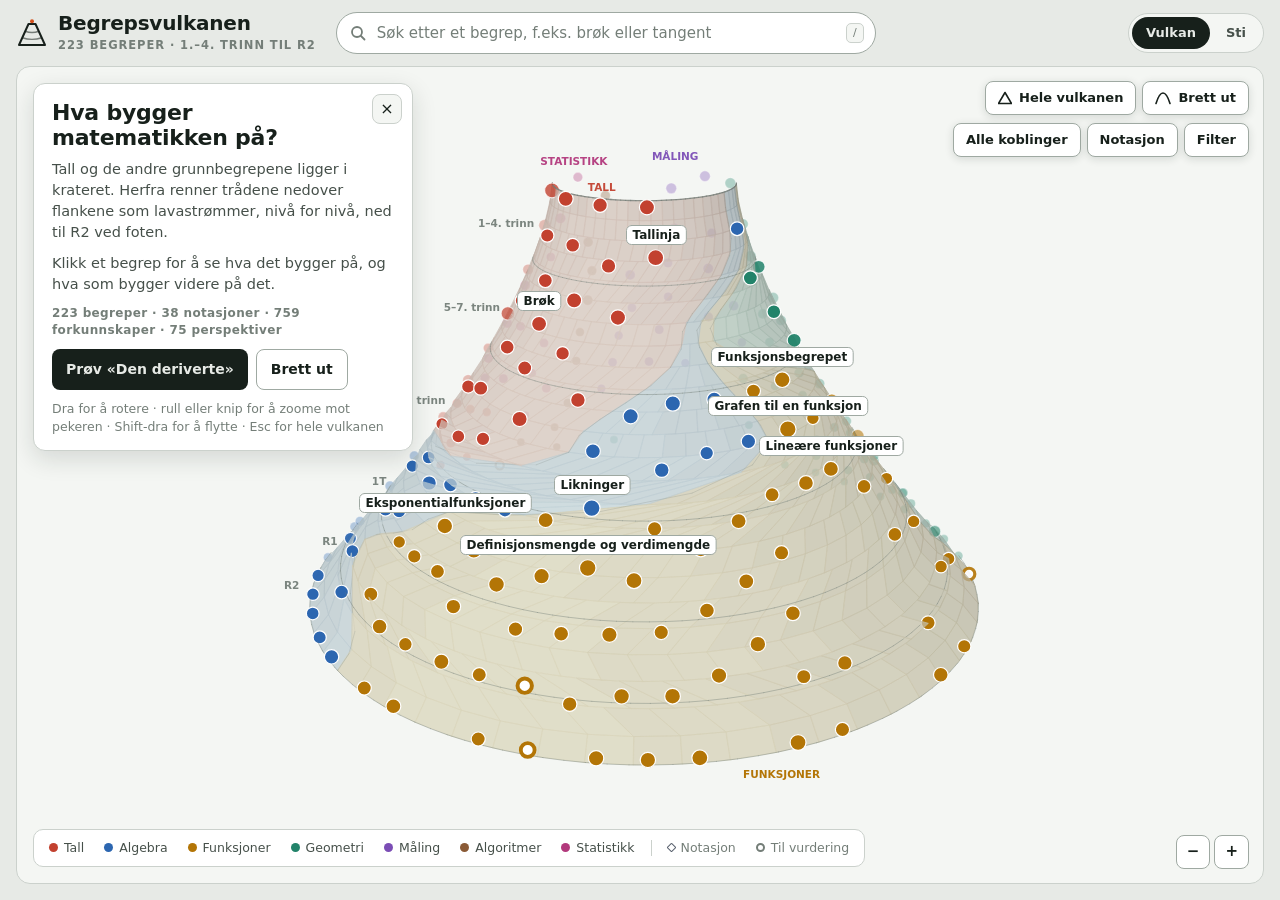
==== Begrepsvulkanen/index.html @ 9641c972 "Create index.html" ====
<!doctype html>
<html lang="nb">
<head>
<meta charset="utf-8">
<meta name="viewport" content="width=device-width,initial-scale=1,viewport-fit=cover">
<title>Begrepsvulkanen</title>
<style>
/* Begrepsvulkanen: 3D-vulkan med lavastrømmer per tråd, utbretting til fjellside,
   og 2D-sti med panel når et begrep velges. Alt i én fil, uten eksterne ressurser. */
:root{
  --bg:#E7EAE6; --surface:#F4F6F3; --raised:#FFFFFF; --ink:#17201B; --ink-2:#46504A; --ink-3:#747E78;
  --line:#CBD1CC; --line-2:#9FA9A2; --sel:#17201B; --focus:#2C66B0; --shadow:rgba(23,32,27,.14);
  --mount:#D3D9D1; --mount-a:.74; --lava:#D4511C; --ice:#1F6FB8;
  --T:#C2412F; --M:#7B4DB5; --G:#22836A; --A:#2C66B0; --F:#B37506; --S:#B2397C; --P:#8A5A36; --N:#59616E;
  --f-display:ui-sans-serif,system-ui,-apple-system,"Segoe UI",Roboto,"Helvetica Neue",Arial,sans-serif;
  --f-body:ui-sans-serif,system-ui,-apple-system,"Segoe UI",Roboto,"Helvetica Neue",Arial,sans-serif;
  --f-math:"STIX Two Text","Cambria Math","Cambria","Times New Roman",serif;
  color-scheme:light;
}
@media (prefers-color-scheme: dark){
  :root:not([data-theme="light"]){
    --bg:#0F1311; --surface:#161B18; --raised:#1D2420; --ink:#E2E8E3; --ink-2:#AEB8B1; --ink-3:#7D8881;
    --line:#2B332F; --line-2:#4C5751; --sel:#F2F6F3; --focus:#6EA3EA; --shadow:rgba(0,0,0,.45);
    --mount:#26302B; --mount-a:.72; --lava:#FF7A45; --ice:#6CB4F0;
    --T:#EC6E5E; --M:#AA8CE4; --G:#4DC29D; --A:#6EA3EA; --F:#E6B047; --S:#E57AB5; --P:#C99A72; --N:#A6AEBA;
    color-scheme:dark;
  }
}
:root[data-theme="dark"]{
  --bg:#0F1311; --surface:#161B18; --raised:#1D2420; --ink:#E2E8E3; --ink-2:#AEB8B1; --ink-3:#7D8881;
  --line:#2B332F; --line-2:#4C5751; --sel:#F2F6F3; --focus:#6EA3EA; --shadow:rgba(0,0,0,.45);
  --mount:#26302B; --mount-a:.72; --lava:#FF7A45; --ice:#6CB4F0;
  --T:#EC6E5E; --M:#AA8CE4; --G:#4DC29D; --A:#6EA3EA; --F:#E6B047; --S:#E57AB5; --P:#C99A72; --N:#A6AEBA;
  color-scheme:dark;
}
*{box-sizing:border-box}
html,body{height:100%;margin:0}
body{background:var(--bg);color:var(--ink);font-family:var(--f-body);font-size:15px;line-height:1.45}
button{font:inherit;color:inherit}
:focus-visible{outline:2px solid var(--focus);outline-offset:2px}
[hidden]{display:none!important}
.sr{position:absolute;width:1px;height:1px;overflow:hidden;clip:rect(0 0 0 0);white-space:nowrap}

.app{height:100%;display:grid;grid-template-rows:auto minmax(0,1fr);gap:12px;
  padding-left:max(16px,env(safe-area-inset-left,0px));padding-right:max(16px,env(safe-area-inset-right,0px));padding-block:12px 16px}

/* Topplinje */
.bar{display:flex;align-items:center;gap:12px 20px;flex-wrap:wrap}
.brand{display:flex;align-items:center;gap:10px;min-width:0;border:0;background:none;padding:0;cursor:pointer;text-align:left}
.brand svg{flex:none;color:var(--ink)}
.wordmark{font-family:var(--f-display);font-weight:780;font-size:20px;letter-spacing:-.01em;line-height:1}
.sub{font-family:var(--f-display);font-weight:600;font-size:11.5px;letter-spacing:.08em;text-transform:uppercase;color:var(--ink-3);margin-top:4px}
.search{position:relative;flex:1 1 300px;max-width:540px;min-width:0}
.search input{width:100%;height:42px;border-radius:999px;border:1px solid var(--line-2);background:var(--raised);color:var(--ink);font:inherit;font-size:15px;padding:0 44px 0 40px}
.search input::placeholder{color:var(--ink-3)}
.search .ico{position:absolute;left:14px;top:50%;transform:translateY(-50%);color:var(--ink-3);pointer-events:none}
.search kbd{position:absolute;right:12px;top:50%;transform:translateY(-50%);font-family:var(--f-display);font-size:11px;color:var(--ink-3);border:1px solid var(--line);border-radius:5px;padding:1px 6px;background:var(--surface)}
.treff{position:absolute;top:48px;left:0;right:0;z-index:40;background:var(--raised);border:1px solid var(--line-2);border-radius:12px;list-style:none;margin:0;padding:6px;box-shadow:0 14px 34px var(--shadow);max-height:60vh;overflow:auto}
.treff li{display:flex;gap:10px;align-items:center;padding:8px 10px;border-radius:8px;cursor:pointer}
.treff li[aria-selected="true"]{background:var(--surface);outline:1px solid var(--line)}
.treff li.tom{cursor:default;color:var(--ink-3);font-size:14px}
.dot{flex:none;width:9px;height:9px;border-radius:50%;background:var(--c)}
.dot.n{border-radius:1px;transform:rotate(45deg);background:none;border:1.6px solid var(--N);width:7px;height:7px}
.dot.v{background:none;border:2px solid var(--c)}
.treff .nm{flex:1;min-width:0;font-weight:600}
.treff .via{font-weight:400;color:var(--ink-3);font-size:13px}
.treff .lv{font-family:var(--f-display);font-size:11px;font-weight:650;color:var(--ink-3);letter-spacing:.04em}
.views{display:flex;gap:2px;padding:3px;border-radius:999px;background:var(--surface);border:1px solid var(--line);margin-left:auto}
.views button{border:0;background:none;padding:7px 14px;border-radius:999px;cursor:pointer;font-family:var(--f-display);font-weight:650;font-size:13px;color:var(--ink-2)}
.views button[aria-pressed="true"]{background:var(--ink);color:var(--bg)}

/* Scene */
.stage{position:relative;min-height:0;display:grid;gap:12px}
.frame{position:relative;border:1px solid var(--line);border-radius:14px;background:var(--surface);overflow:hidden;min-height:0;min-width:0}
.app[data-view="vulkan"] .stage{grid-template-columns:minmax(0,1fr)}
.app[data-view="vulkan"] #kart,.app[data-view="vulkan"] #panel{display:none}
.app[data-view="kart"] .stage{grid-template-columns:minmax(0,1fr) minmax(290px,360px)}
.app[data-view="kart"] #vulkanFull{display:none}

.vwrap{position:absolute;inset:0}
.vwrap canvas{display:block;width:100%;height:100%;touch-action:none;cursor:grab}
.vwrap canvas.pek{cursor:pointer}
.vwrap canvas.dra{cursor:grabbing}

.intro{position:absolute;top:16px;left:16px;width:min(380px,calc(100% - 32px));background:var(--raised);border:1px solid var(--line);border-radius:12px;padding:16px 18px 14px;box-shadow:0 8px 24px var(--shadow)}
.intro h1{font-family:var(--f-display);font-weight:780;font-size:22px;line-height:1.15;letter-spacing:-.01em;margin:0 30px 8px 0;text-wrap:balance}
.intro p{margin:0 0 10px;color:var(--ink-2);font-size:14.5px}
.intro .stats{font-family:var(--f-display);font-size:12px;font-weight:600;letter-spacing:.03em;color:var(--ink-3);font-variant-numeric:tabular-nums}
.intro .x{position:absolute;right:10px;top:10px;width:30px;height:30px;border-radius:8px;border:1px solid var(--line);background:var(--surface);cursor:pointer;font-size:16px;line-height:1}
.btn{display:inline-flex;align-items:center;gap:8px;border:0;border-radius:8px;padding:9px 14px;background:var(--ink);color:var(--bg);font-family:var(--f-display);font-weight:650;font-size:14px;cursor:pointer}
.btn.ghost{background:none;color:var(--ink);border:1px solid var(--line-2)}
.btns{display:flex;flex-wrap:wrap;gap:8px}
.hint{font-size:12.5px;color:var(--ink-3);margin-top:10px}

.vcard{position:absolute;right:14px;bottom:60px;width:min(340px,calc(100% - 28px));background:var(--raised);border:1px solid var(--line);border-radius:12px;padding:14px 16px;box-shadow:0 8px 24px var(--shadow);z-index:5}
.vcard .x{position:absolute;right:10px;top:10px;width:30px;height:30px;border-radius:8px;border:1px solid var(--line);background:var(--surface);cursor:pointer;font-size:16px;line-height:1}
.vcard h2{font-family:var(--f-display);font-weight:780;font-size:19px;line-height:1.15;letter-spacing:-.01em;margin:4px 36px 10px 0;text-wrap:balance}
.vcard h2 .sym{font-family:var(--f-math);font-weight:400;color:var(--N);margin-right:6px}
.vcard .badge{margin:-4px 0 10px}
.vcard .d{margin:10px 0 6px;color:var(--ink-2);font-size:14px;display:-webkit-box;-webkit-line-clamp:3;-webkit-box-orient:vertical;overflow:hidden}
.vcard .cnt{margin:0 0 12px;font-family:var(--f-display);font-size:12px;font-weight:600;letter-spacing:.03em;color:var(--ink-3);font-variant-numeric:tabular-nums}
.vtools{position:absolute;top:14px;right:14px;display:flex;flex-direction:column;align-items:flex-end;gap:8px;z-index:5}
.vtools .row{display:flex;flex-wrap:wrap;justify-content:flex-end;gap:6px}
.tb{display:inline-flex;align-items:center;gap:7px;height:34px;border-radius:8px;border:1px solid var(--line-2);background:var(--raised);cursor:pointer;font-family:var(--f-display);font-weight:650;font-size:13px;padding:0 12px;color:var(--ink);box-shadow:0 2px 8px var(--shadow)}
.tb[aria-pressed="true"]{background:var(--ink);color:var(--bg);border-color:var(--ink)}
.tb svg{flex:none}
.pop{background:var(--raised);border:1px solid var(--line-2);border-radius:12px;padding:12px 14px;box-shadow:0 14px 34px var(--shadow);width:300px;max-width:calc(100vw - 60px)}
.pop h4{font-family:var(--f-display);font-size:11px;letter-spacing:.1em;text-transform:uppercase;color:var(--ink-3);margin:0 0 8px;font-weight:700}
.pop h4+*{margin-bottom:12px}
.pop .seg{flex-wrap:wrap}
.tlist{display:flex;flex-wrap:wrap;gap:6px}

.legend{position:absolute;left:16px;bottom:16px;display:flex;flex-wrap:wrap;align-items:center;gap:4px 6px;max-width:calc(100% - 140px);font-size:12.5px;color:var(--ink-2);background:var(--raised);border:1px solid var(--line);border-radius:10px;padding:6px 8px;z-index:4}
.legend button{display:inline-flex;align-items:center;gap:6px;border:0;background:none;border-radius:6px;padding:3px 7px;cursor:pointer;font-size:12.5px;color:var(--ink-2)}
.legend button:hover{background:var(--surface);color:var(--ink)}
.legend .k{display:inline-flex;align-items:center;gap:6px;padding:3px 7px;color:var(--ink-3)}
.legend i{width:9px;height:9px;border-radius:50%;background:var(--c);display:inline-block}
.legend i.n{background:none;border:1.6px solid var(--N);transform:rotate(45deg);width:7px;height:7px;border-radius:1px}
.legend i.v{background:none;border:2px solid var(--ink-3)}
.legend .sep{width:1px;height:16px;background:var(--line);margin:0 3px}
.zoom3{position:absolute;right:14px;bottom:14px;display:flex;gap:4px;z-index:4}
.zoom3 button,.zoom button{min-width:34px;height:34px;border-radius:8px;border:1px solid var(--line-2);background:var(--raised);cursor:pointer;font-family:var(--f-display);font-weight:700;font-size:15px;padding:0 10px}

/* Kart (2D-sti) */
#kart{display:grid;grid-template-rows:auto auto minmax(0,1fr)}
.kbar{display:flex;flex-wrap:wrap;gap:8px 14px;align-items:center;padding:10px 12px;border-bottom:1px solid var(--line);background:var(--raised)}
.seg{display:inline-flex;align-items:center;gap:2px;border:1px solid var(--line);border-radius:8px;padding:2px;background:var(--surface)}
.seg-l{font-family:var(--f-display);font-weight:700;font-size:10.5px;letter-spacing:.08em;text-transform:uppercase;color:var(--ink-3);padding:0 6px}
.seg button{border:0;background:none;border-radius:6px;padding:4px 9px;cursor:pointer;font-family:var(--f-display);font-weight:650;font-size:12.5px;color:var(--ink-2);font-variant-numeric:tabular-nums}
.seg button[aria-pressed="true"]{background:var(--ink);color:var(--bg)}
.tog{border:1px solid var(--line-2);background:var(--raised);border-radius:999px;padding:4px 11px 4px 8px;cursor:pointer;font-family:var(--f-display);font-weight:600;font-size:12.5px;color:var(--ink-3);display:inline-flex;align-items:center;gap:6px}
.tog::before{content:"";width:12px;height:12px;border-radius:3px;border:1.5px solid var(--line-2);box-sizing:border-box}
.tog[aria-pressed="true"]{color:var(--ink)}
.tog[aria-pressed="true"]::before{background:var(--ink);border-color:var(--ink);box-shadow:inset 0 0 0 2px var(--raised)}
.tog .sw{display:inline-block;width:8px;height:8px;border-radius:50%;background:var(--c)}
.toggles{display:flex;flex-wrap:wrap;gap:6px}
.strip{display:flex;flex-wrap:wrap;align-items:center;gap:6px 14px;padding:8px 12px;border-bottom:1px solid var(--line);font-size:13px;color:var(--ink-2)}
.strip .sum{font-variant-numeric:tabular-nums}
.strip .sum b{color:var(--ink);font-weight:700}
.lnk{border:0;background:none;padding:0;color:var(--focus);font-weight:600;cursor:pointer;text-decoration:underline;text-underline-offset:2px}
.strip .key{margin-left:auto;display:flex;gap:12px;align-items:center;font-size:12px;color:var(--ink-3)}
.strip .key svg{vertical-align:middle;margin-right:4px}
.key-line{stroke:var(--ink-2);stroke-width:1.6}
.key-soft{stroke:var(--ink-2);stroke-width:1.6;stroke-dasharray:4 3}
.key-persp{stroke:var(--ink-3);stroke-width:1.8;stroke-dasharray:1.5 4;stroke-linecap:round}
.mapbox{position:relative;min-height:0;overflow:hidden}
#map{position:absolute;inset:0;width:100%;height:100%;display:block;touch-action:none;cursor:default;user-select:none;-webkit-user-select:none}
.zoom{position:absolute;right:12px;bottom:12px;display:flex;gap:4px}
.mini{position:absolute;left:12px;bottom:12px;width:250px;height:180px;border:1px solid var(--line-2);border-radius:10px;background:var(--surface);overflow:hidden;box-shadow:0 6px 18px var(--shadow)}
.mini-host{position:absolute;inset:0}
.mini .mini-btn{position:absolute;right:6px;top:6px;z-index:2;border:1px solid var(--line-2);background:var(--raised);border-radius:6px;font-family:var(--f-display);font-weight:650;font-size:11.5px;padding:3px 8px;cursor:pointer}
.mini .mini-tag{position:absolute;left:8px;top:7px;z-index:2;font-family:var(--f-display);font-weight:700;font-size:10px;letter-spacing:.1em;text-transform:uppercase;color:var(--ink-3);pointer-events:none}

.rowline{stroke:var(--line);stroke-width:1;stroke-dasharray:2 6}
.rowlbl{font-family:var(--f-display);font-weight:700;font-size:10px;letter-spacing:.1em;text-transform:uppercase;fill:var(--ink-3)}
.edge{fill:none;stroke:var(--line-2);stroke-width:1.4}
.edge.soft{stroke-dasharray:5 4}
.edge.near{stroke:var(--ink-2);stroke-width:1.9}
.edge.hot{stroke:var(--ink);stroke-width:2.4}
.edge.persp{stroke:var(--ink-3);stroke-dasharray:1.5 5;stroke-width:2;stroke-linecap:round}
.pbadge circle{fill:var(--raised);stroke:var(--ink-3);stroke-width:1}
.pbadge text{font-family:var(--f-math);font-size:14px;fill:var(--ink-2)}
.node{cursor:pointer;outline:none}
.n-box{fill:var(--raised);stroke:var(--line-2);stroke-width:1}
.node:hover .n-box{stroke:var(--ink-2)}
.node:focus-visible .n-box{stroke:var(--focus);stroke-width:2.5}
.node.is-n .n-box{fill:var(--bg);stroke:var(--N);stroke-dasharray:3 3}
.node.is-v .n-box{stroke-dasharray:6 3}
.node.is-sel .n-box{stroke:var(--sel);stroke-width:2.2;stroke-dasharray:none}
.n-halo{fill:none;stroke-width:4;opacity:.4;display:none}
.node.is-sel .n-halo{display:inline}
.n-label{font-family:var(--f-body);font-size:13.5px;font-weight:600;fill:var(--ink)}
.node.is-sel .n-label{font-weight:700}
.n-sym{font-family:var(--f-math);font-size:15px;fill:var(--N)}
.n-lvl{font-family:var(--f-display);font-size:10px;font-weight:650;letter-spacing:.04em;fill:var(--ink-3)}
.n-dia{fill:none;stroke:var(--N);stroke-width:1.6}
.n-ring{fill:none;stroke-width:2.4}
.pie{stroke:var(--raised);stroke-width:1}

/* Panel */
.panel{overflow:auto;padding:20px 20px 16px}
.eyebrow{font-family:var(--f-display);font-size:11.5px;letter-spacing:.1em;text-transform:uppercase;color:var(--ink-3);font-weight:700}
.ptitle{font-family:var(--f-display);font-weight:780;font-size:25px;line-height:1.12;margin:6px 0 14px;text-wrap:balance;letter-spacing:-.01em}
.ptitle .sym{font-family:var(--f-math);font-weight:400;color:var(--N);margin-right:8px}
.badge{display:inline-block;font-family:var(--f-display);font-size:11px;font-weight:700;letter-spacing:.06em;text-transform:uppercase;border:1px dashed var(--ink-3);color:var(--ink-2);border-radius:999px;padding:2px 9px;margin:-6px 0 12px}
.mixbar{display:flex;height:8px;border-radius:4px;overflow:hidden;gap:2px}
.mixbar span{background:var(--c)}
.mixlegend{display:flex;flex-wrap:wrap;gap:4px 12px;margin-top:6px;font-size:12.5px;color:var(--ink-2);font-variant-numeric:tabular-nums}
.mixlegend i{display:inline-block;width:8px;height:8px;border-radius:2px;background:var(--c);margin-right:5px}
.pdesc{margin:14px 0 4px;font-size:15.5px;line-height:1.5}
.pkw{font-size:13px;color:var(--ink-3);margin:6px 0 0}
.psec{border-top:1px solid var(--line);padding-top:12px;margin-top:14px}
.psec h3{font-family:var(--f-display);font-size:11.5px;letter-spacing:.1em;text-transform:uppercase;color:var(--ink-3);font-weight:700;margin:0 0 8px}
.chips{display:flex;flex-wrap:wrap;gap:6px}
.chip{display:inline-flex;align-items:center;gap:6px;font-size:13.5px;padding:5px 10px;border-radius:999px;border:1px solid var(--line-2);background:var(--raised);color:var(--ink);cursor:pointer;text-align:left}
.chip:hover{border-color:var(--ink-2)}
.chip.soft{border-style:dashed}
.chip .dot{width:8px;height:8px}
.chip.n .dot{width:6px;height:6px}
.chip .csym{font-family:var(--f-math);color:var(--N)}
.chip .tag{font-size:11px;color:var(--ink-3)}
.none{font-size:13.5px;color:var(--ink-3);margin:0}
.cone{display:grid;grid-template-columns:1fr 1fr;gap:10px}
.cone div{border:1px solid var(--line);border-radius:10px;padding:10px 12px;background:var(--raised)}
.cone b{display:block;font-family:var(--f-display);font-weight:780;font-size:26px;line-height:1;font-variant-numeric:tabular-nums}
.cone span{font-size:12.5px;color:var(--ink-2)}
.roots{font-size:13px;color:var(--ink-2);margin:10px 0 0}
.pnote{font-size:12.5px;color:var(--ink-3);border-top:1px solid var(--line);margin-top:18px;padding-top:12px}

/* Læringssti */
.dlg{position:fixed;inset:0;z-index:100;background:rgba(10,14,12,.45);display:grid;place-items:center;padding:16px}
.dlg-box{background:var(--raised);color:var(--ink);border-radius:14px;border:1px solid var(--line-2);box-shadow:0 24px 60px rgba(0,0,0,.3);width:min(680px,100%);max-height:min(86vh,900px);display:grid;grid-template-rows:auto auto minmax(0,1fr) auto}
.dlg-h{padding:18px 20px 6px;position:relative}
.dlg-h h2{font-family:var(--f-display);font-weight:780;font-size:22px;line-height:1.15;margin:4px 40px 4px 0}
.dlg-h p{margin:0;color:var(--ink-2);font-size:14px}
.dlg-x{position:absolute;right:14px;top:14px;width:32px;height:32px;border-radius:8px;border:1px solid var(--line);background:var(--surface);cursor:pointer;font-size:16px}
.dlg-opts{display:flex;flex-wrap:wrap;gap:8px;padding:8px 20px 10px;border-bottom:1px solid var(--line)}
.dlg-body{overflow:auto;padding:6px 20px 14px}
.dlg-f{display:flex;flex-wrap:wrap;gap:8px;justify-content:flex-end;padding:12px 20px;border-top:1px solid var(--line)}
.sti-lv{font-family:var(--f-display);font-size:11.5px;letter-spacing:.1em;text-transform:uppercase;color:var(--ink-3);font-weight:700;margin:14px 0 6px;display:flex;justify-content:space-between}
.sti-ol{margin:0;padding:0 0 0 1.9em}
.sti-ol li{padding:3px 0;font-size:14.5px}
.sti-ol li button{border:0;background:none;padding:0;cursor:pointer;text-align:left;font-weight:600;color:var(--ink)}
.sti-ol li button:hover{text-decoration:underline}
.sti-ol .dot{display:inline-block;margin-right:7px;vertical-align:1px}
.sti-ol .meta{color:var(--ink-3);font-size:12.5px;margin-left:6px}
.sti-ol .csym{font-family:var(--f-math);color:var(--N);margin-right:5px}
.sti-goal{margin-top:16px;padding:10px 12px;border:1.5px solid var(--ink);border-radius:10px;font-weight:700}

@media (max-width:760px){
  html,body{height:auto}
  .app{height:auto;min-height:100%}
  .search{order:3;flex-basis:100%;max-width:none}
  .search kbd{display:none}
  .app[data-view="vulkan"] .stage{height:calc(100svh - 150px);min-height:460px}
  .app[data-view="kart"] .stage{grid-template-columns:minmax(0,1fr)}
  #kart{height:66svh;min-height:420px}
  .mini{display:none}
  .intro{top:auto;bottom:48px;left:8px;width:calc(100% - 16px);padding:12px 14px;z-index:6}
  .intro h1{font-size:19px}
  .intro p:not(.stats){font-size:13.5px}
  .hint{display:none}
  .legend{left:8px;bottom:8px;max-width:calc(100% - 16px);padding:4px 6px;gap:2px}
  .legend button{font-size:11.5px;padding:2px 5px;gap:4px}
  .legend .k,.legend .sep{display:none}
  .vtools{top:8px;right:8px;left:8px;align-items:stretch}
  .vtools .row{justify-content:flex-end;gap:4px}
  .tb{height:30px;font-size:12px;padding:0 9px;gap:5px}
  .vtools .pop{align-self:flex-end}
  .zoom3{display:none}
  .vcard{left:8px;right:8px;bottom:48px;width:auto;z-index:7;padding:12px 14px}
  .vcard .d{-webkit-line-clamp:2}
  #vulkanFull.has-card .intro{display:none}
  .strip .key{margin-left:0}
}
@media print{
  body{background:#fff;color:#000}
  .app{display:none!important}
  .dlg{position:static;background:none;padding:0;display:block}
  .dlg-box{box-shadow:none;border:0;max-height:none;width:100%;display:block}
  .dlg-x,.dlg-opts,.dlg-f{display:none!important}
  .dlg-body{overflow:visible}
}
</style>
</head>
<body>
<div class="app" id="app" data-view="vulkan">
  <header class="bar">
    <button class="brand" id="home" aria-label="Til hele vulkanen">
      <svg width="32" height="30" viewBox="0 0 32 30" aria-hidden="true"><path d="M12.5 6h7L29 27H3z" fill="none" stroke="currentColor" stroke-width="2" stroke-linejoin="round"/><path d="M10 13.5c3 1.4 9 1.4 12 0M7.2 20c4.5 1.8 13.1 1.8 17.6 0" fill="none" stroke="currentColor" stroke-width="1.4" stroke-linecap="round" opacity=".55"/><circle cx="16" cy="3.2" r="2" fill="var(--lava)"/></svg>
      <div><div class="wordmark">Begrepsvulkanen</div><div class="sub" id="sub"></div></div>
    </button>
    <div class="search" role="combobox" aria-haspopup="listbox" aria-owns="treff" aria-expanded="false" id="searchBox">
      <svg class="ico" width="16" height="16" viewBox="0 0 16 16" aria-hidden="true"><circle cx="7" cy="7" r="5" fill="none" stroke="currentColor" stroke-width="1.8"/><path d="M11 11l3.5 3.5" stroke="currentColor" stroke-width="1.8" stroke-linecap="round"/></svg>
      <label for="sok" class="sr">Søk etter begrep</label>
      <input id="sok" type="search" autocomplete="off" spellcheck="false" placeholder="Søk etter et begrep, f.eks. brøk eller tangent" aria-autocomplete="list" aria-controls="treff">
      <kbd>/</kbd>
      <ul class="treff" id="treff" role="listbox" hidden></ul>
    </div>
    <nav class="views" aria-label="Visning">
      <button id="vBtn" aria-pressed="true">Vulkan</button>
      <button id="kBtn" aria-pressed="false">Sti</button>
    </nav>
  </header>

  <main class="stage">
    <section class="frame" id="vulkanFull" aria-label="3D-vulkan">
      <div id="fullHost" style="position:absolute;inset:0"><div class="vwrap" id="vwrap"></div></div>
      <div class="intro" id="intro">
        <button class="x" id="introX" aria-label="Lukk">×</button>
        <h1>Hva bygger matematikken på?</h1>
        <p>Tall og de andre grunnbegrepene ligger i krateret. Herfra renner trådene nedover flankene som lavastrømmer, nivå for nivå, ned til R2 ved foten.</p>
        <p>Klikk et begrep for å se hva det bygger på, og hva som bygger videre på det.</p>
        <p class="stats" id="stats"></p>
        <div class="btns"><button class="btn" id="startBtn">Prøv «Den deriverte»</button><button class="btn ghost" id="introUnroll">Brett ut</button></div>
        <div class="hint">Dra for å rotere · rull eller knip for å zoome mot pekeren · Shift-dra for å flytte · Esc for hele vulkanen</div>
      </div>
      <div class="vtools" id="vtools">
        <div class="row">
          <button class="tb" id="tReset" title="Hele vulkanen (Esc)"><svg width="14" height="14" viewBox="0 0 14 14" aria-hidden="true"><path d="M6 1.5L12.5 12.5H-.5z" transform="translate(1 0)" fill="none" stroke="currentColor" stroke-width="1.6" stroke-linejoin="round"/></svg>Hele vulkanen</button>
          <button class="tb" id="tUnroll" aria-pressed="false" title="Rull vulkanen ut til en fjellside (B)"><svg width="16" height="14" viewBox="0 0 16 14" aria-hidden="true"><path d="M1 12.5C3 6 5.5 2 8 2s5 4 7 10.5" fill="none" stroke="currentColor" stroke-width="1.6" stroke-linecap="round"/></svg>Brett ut</button>
        </div>
        <div class="row">
          <button class="tb" id="tEdges" aria-pressed="false" title="Vis alle koblinger svakt">Alle koblinger</button>
          <button class="tb" id="tNota" aria-pressed="false" title="Vis notasjonslaget">Notasjon</button>
          <button class="tb" id="tFilter" aria-pressed="false" aria-expanded="false" aria-controls="filterPop">Filter</button>
        </div>
        <div class="pop" id="filterPop" hidden>
          <h4>Vis nivå til og med</h4>
          <div class="seg" id="lvlSeg" role="group" aria-label="Høyeste nivå"></div>
          <h4>Tråder</h4>
          <div class="tlist" id="thrList"></div>
        </div>
      </div>
      <div class="legend" id="legend" aria-label="Tråder. Klikk for å snu tråden mot deg."></div>
      <div class="zoom3"><button id="z3Out" aria-label="Zoom ut">−</button><button id="z3In" aria-label="Zoom inn">+</button></div>
      <div class="vcard" id="vcard" hidden aria-live="polite"></div>
    </section>

    <section class="frame" id="kart" aria-label="2D-sti">
      <div class="kbar">
        <div class="seg" role="group" aria-label="Forkunnskaper oppover"><span class="seg-l">Oppover</span>
          <button data-up="1">1</button><button data-up="2">2</button><button data-up="3">3</button><button data-up="99">Alle</button></div>
        <div class="seg" role="group" aria-label="Begreper nedover"><span class="seg-l">Nedover</span>
          <button data-down="0">0</button><button data-down="1">1</button><button data-down="2">2</button><button data-down="99">Alle</button></div>
        <div class="toggles">
          <button class="tog" data-tog="soft">Hjelpsomme koblinger</button>
          <button class="tog" data-tog="persp">Perspektiver</button>
          <button class="tog" data-tog="nota">Notasjon</button>
        </div>
      </div>
      <div class="strip" id="strip"></div>
      <div class="mapbox" id="mapbox">
        <svg id="map" role="img" aria-label="Sti med forkunnskaper over og videre begreper under"><g id="vp"><g id="gRows"></g><g id="gEdges"></g><g id="gNodes"></g></g></svg>
        <div class="zoom"><button id="zOut" aria-label="Zoom ut">−</button><button id="zIn" aria-label="Zoom inn">+</button><button id="zFit">Tilpass</button></div>
        <div class="mini" id="mini"><span class="mini-tag">Plassering i vulkanen</span><div class="mini-host" id="miniHost"></div><button class="mini-btn" id="miniBtn">Utvid</button></div>
      </div>
    </section>

    <aside class="frame panel" id="panel" aria-live="polite">
      <div id="panelBody"></div>
      <div class="pnote">Heltrukket linje betyr nødvendig forkunnskap, stiplet betyr hjelpsom, og ≈ betyr et annet perspektiv på samme idé. Begreper med stiplet ramme er til vurdering og ligger utenfor læreplanen.</div>
    </aside>
  </main>
</div>

<div class="dlg" id="sti" hidden role="dialog" aria-modal="true" aria-labelledby="stiTitle">
  <div class="dlg-box">
    <div class="dlg-h"><button class="dlg-x" id="stiX" aria-label="Lukk">×</button>
      <div class="eyebrow">Læringssti</div><h2 id="stiTitle"></h2><p id="stiSub"></p></div>
    <div class="dlg-opts"><button class="tog" id="stiSoft" aria-pressed="false">Ta med hjelpsomme</button><button class="tog" id="stiNota" aria-pressed="true">Ta med notasjon</button></div>
    <div class="dlg-body" id="stiBody"></div>
    <div class="dlg-f"><button class="btn ghost" id="stiCopy">Kopier som tekst</button><button class="btn" id="stiPrint">Skriv ut</button></div>
  </div>
</div>

<script>
(function(){
"use strict";
const DATA={"geo":{"rTop":0.34,"rBot":1.36,"H":1.62,"exp":1.45,"levels":["1–4","5–7","8–10","1T","R1","R2"],"threads":["Algoritmer og programmering","Statistikk og sannsynlighet","Tall og operasjoner","Algebra","Funksjoner og endring","Geometri og rom","Måling og størrelser"],"bandEdge":[0.0,0.2818,0.6216,0.9916,1.2646,1.4716,1.62],"bandMid":[0.1409,0.4517,0.8066,1.1281,1.3681,1.5458],"bounds":[[-3.1416,-2.8202,-2.1774,0.7151,1.0365,1.2132,1.856,3.1416],[-3.1416,-2.5544,-1.9672,-0.0098,0.0979,0.2055,1.9672,3.1416],[-3.1416,-2.8798,-2.0944,-0.6545,0.3927,1.4399,2.0944,3.1416],[-3.1416,-3.0079,-2.7405,-2.4732,-1.27,1.4037,3.0079,3.1416],[-3.1416,-2.8566,-2.7783,-2.3509,-1.6385,1.211,3.0632,3.1416],[-3.1416,-2.7987,-2.7044,-2.6101,-1.2386,1.3329,3.0473,3.1416]]},"nodes":[{"id":"addisjon","n":"Addisjon og subtraksjon","t":"b","sym":"","s":"Tall og operasjoner","s2":[],"l":"1–4","st":"Koblet (prototype)","d":"Å slå sammen og ta fra mengder, og å se subtraksjon som avstand eller differanse.","k":["pluss","minus","legge sammen","trekke fra","differanse"],"th":-1.7344,"v":0.0225,"dp":2},{"id":"multiplikasjon","n":"Multiplikasjon","t":"b","sym":"","s":"Tall og operasjoner","s2":[],"l":"1–4","st":"Koblet (prototype)","d":"Gjentatt addisjon, like grupper og skalering: 3 · 4 som tre grupper med fire.","k":["gange","ganging","gangetabell"],"th":-1.9481,"v":0.1685,"dp":3},{"id":"partall","n":"Partall og oddetall","t":"b","sym":"","s":"Tall og operasjoner","s2":[],"l":"1–4","st":"Koblet","d":"Partall kan deles i to like store grupper, oddetall får én til overs. Sistesifferet avgjør.","k":["partall","oddetall","delelig med 2","annenhver"],"th":-1.4967,"v":0.1692,"dp":4},{"id":"plassverdi","n":"Posisjonssystemet og plassverdi","t":"b","sym":"","s":"Tall og operasjoner","s2":[],"l":"1–4","st":"Koblet","d":"Verdien til et siffer avhenger av plassen: i 352 betyr 3 tre hundrere. Ti på én plass blir én på neste.","k":["posisjonssystem","plassverdi","enere","tiere","hundrere","siffer","titallsystemet"],"th":-1.2428,"v":0.0225,"dp":2},{"id":"hoderegning","n":"Regnestrategier og hoderegning","t":"b","sym":"","s":"Tall og operasjoner","s2":[],"l":"1–4","st":"Koblet","d":"Å regne fleksibelt ved å dele opp, runde av og kompensere, for eksempel 39 + 26 = 40 + 25.","k":["hoderegning","regnestrategier","tierovergang","dobling","kompensering","dele opp tall"],"th":-1.0165,"v":0.1704,"dp":3},{"id":"sammenligne","n":"Sammenligne og ordne tall","t":"b","sym":"","s":"Tall og operasjoner","s2":[],"l":"1–4","st":"Koblet","d":"Å avgjøre hvilket tall som er størst, og ordne tall i stigende eller synkende rekkefølge.","k":["størst","minst","ordne tall","stigende","synkende","rekkefølge"],"th":-0.6001,"v":0.2213,"dp":3},{"id":"tall","n":"Tallforståelse","t":"b","sym":"","s":"Tall og operasjoner","s2":[],"l":"1–4","st":"Koblet (prototype)","d":"Å forstå at et tall beskriver en mengde, og at tall kan sammenlignes, ordnes og deles opp.","k":["tall og mengder","antall","mengder","tallbegrep"],"th":-0.7484,"v":0.0225,"dp":1},{"id":"tallinja","n":"Tallinja","t":"b","sym":"","s":"Tall og operasjoner","s2":["Geometri og rom"],"l":"1–4","st":"Koblet (prototype)","d":"Tall som punkter på en linje, der rekkefølge og avstand har mening.","k":["tallinje","tallinjen"],"th":-0.1758,"v":0.1901,"dp":2},{"id":"telling","n":"Telling og antall","t":"b","sym":"","s":"Tall og operasjoner","s2":[],"l":"1–4","st":"Koblet","d":"Å telle med én-til-én-korrespondanse og forstå at det siste tallordet gir antallet.","k":["telle","telling","antall","tallord","telle videre","telle bakover"],"th":-0.2527,"v":0.0225,"dp":0},{"id":"avrunding","n":"Avrunding og overslag","t":"b","sym":"","s":"Tall og operasjoner","s2":[],"l":"5–7","st":"Koblet","d":"Å erstatte et tall med et enklere tall i nærheten, og bruke det til å anslå svaret før man regner.","k":["avrunde","avrunding","overslag","anslag","gjeldende siffer","desimaler"],"th":-1.4118,"v":0.5623,"dp":7},{"id":"brok","n":"Brøk","t":"b","sym":"","s":"Tall og operasjoner","s2":[],"l":"5–7","st":"Koblet (prototype)","d":"Brøk som del av en helhet, som divisjon og som et eget tall på tallinja.","k":["brøker","teller","nevner"],"th":-1.1453,"v":0.4476,"dp":5},{"id":"delelighet","n":"Delelighet og faktorer","t":"b","sym":"","s":"Tall og operasjoner","s2":[],"l":"5–7","st":"Koblet","d":"Et tall er delelig med et annet når divisjonen går opp. Faktorene i et tall er tallene som går opp i det.","k":["delelig","faktor","divisor","går opp","delelighetsregler"],"th":-1.2571,"v":0.309,"dp":5},{"id":"desimaltall","n":"Desimaltall","t":"b","sym":"","s":"Tall og operasjoner","s2":[],"l":"5–7","st":"Koblet (prototype)","d":"Posisjonssystemet utvidet til tideler og hundredeler, og at det alltid finnes et tall mellom to tall.","k":["komma","tideler","hundredeler"],"th":-0.8658,"v":0.3463,"dp":6},{"id":"divisjon","n":"Divisjon","t":"b","sym":"","s":"Tall og operasjoner","s2":[],"l":"5–7","st":"Koblet (prototype)","d":"Å dele i like store deler, og å spørre hvor mange ganger noe går opp i noe annet.","k":["dele","deling"],"th":-1.8471,"v":0.3287,"dp":4},{"id":"mfm","n":"Felles faktorer og felles multiplum","t":"b","sym":"","s":"Tall og operasjoner","s2":[],"l":"5–7","st":"Koblet","d":"Største felles faktor og minste felles multiplum, brukt blant annet til forkorting og fellesnevner.","k":["SFF","MFM","felles faktor","felles multiplum","fellesnevner"],"th":-0.8491,"v":0.5184,"dp":6},{"id":"brokekv","n":"Likeverdige brøker og forkorting","t":"b","sym":"","s":"Tall og operasjoner","s2":[],"l":"5–7","st":"Koblet","d":"Ulike brøker kan beskrive samme tall: 2/4 = 1/2. Å utvide eller forkorte er å gange eller dele teller og nevner med samme tall.","k":["likeverdige brøker","forkorte","utvide","forkorting","utviding"],"th":-1.5324,"v":0.4091,"dp":7},{"id":"negative","n":"Negative tall","t":"b","sym":"","s":"Tall og operasjoner","s2":[],"l":"5–7","st":"Koblet (prototype)","d":"Tall til venstre for null, og regning der fortegnet betyr retning.","k":["minustall","fortegn"],"th":-0.4775,"v":0.385,"dp":3},{"id":"prosent","n":"Prosent","t":"b","sym":"","s":"Tall og operasjoner","s2":[],"l":"5–7","st":"Koblet","d":"Prosent betyr hundredeler: 25 % = 25/100 = 0,25. En prosent er alltid prosent av noe.","k":["prosent","%","hundredeler"],"th":-1.1202,"v":0.5944,"dp":8},{"id":"regnealgoritmer","n":"Skriftlige regnemetoder","t":"b","sym":"","s":"Tall og operasjoner","s2":[],"l":"5–7","st":"Koblet","d":"Oppstilte metoder for de fire regneartene, der plassverdi forklarer hvorfor man veksler og låner.","k":["oppstilling","skriftlig regning","låne","minnetall","lang divisjon","algoritme"],"th":-1.8101,"v":0.4956,"dp":5},{"id":"forhold","n":"Forhold og proporsjonalitet","t":"b","sym":"","s":"Tall og operasjoner","s2":["Funksjoner og endring"],"l":"8–10","st":"Koblet (prototype)","d":"Å sammenligne størrelser multiplikativt, og se at dobbelt så mye av den ene gir dobbelt så mye av den andre.","k":["proporsjonal","proporsjonalitet","forholdstall","skalering"],"th":-1.0027,"v":0.7467,"dp":9},{"id":"irrasjonale","n":"Irrasjonale tall","t":"b","sym":"","s":"Tall og operasjoner","s2":[],"l":"8–10","st":"Koblet","d":"Tall som ikke kan skrives som en brøk av to hele tall, som √2 og π. Desimalene verken stopper eller gjentar seg.","k":["irrasjonal","irrasjonalt tall","√2","π","ikke-periodisk"],"th":-1.9668,"v":0.962,"dp":11},{"id":"rot","n":"Kvadratrot og andre røtter","t":"b","sym":"","s":"Tall og operasjoner","s2":["Algebra"],"l":"8–10","st":"Koblet","d":"√a er det ikke-negative tallet som ganget med seg selv gir a. Generelt er ⁿ√a tallet som opphøyd i n gir a.","k":["kvadratrot","rot","tredjerot","n-te rot","kvadrattall"],"th":-0.6672,"v":0.6517,"dp":5},{"id":"omvprop","n":"Omvendt proporsjonalitet","t":"b","sym":"","s":"Tall og operasjoner","s2":["Funksjoner og endring"],"l":"8–10","st":"Koblet","d":"To størrelser er omvendt proporsjonale når produktet er konstant: dobles den ene, halveres den andre.","k":["omvendt proporsjonal","omvendt proporsjonalitet","konstant produkt","x · y = k"],"th":-1.7666,"v":0.9308,"dp":10},{"id":"potenser","n":"Potenser","t":"b","sym":"","s":"Tall og operasjoner","s2":["Algebra"],"l":"8–10","st":"Koblet (prototype)","d":"Gjentatt multiplikasjon, aⁿ, og regnereglene som følger direkte av det.","k":["eksponent","opphøyd i","kvadrat"],"th":-1.9744,"v":0.8029,"dp":4},{"id":"potensregler","n":"Potensreglene","t":"b","sym":"","s":"Tall og operasjoner","s2":["Algebra"],"l":"8–10","st":"Koblet","d":"Reglene aᵐ · aⁿ = aᵐ⁺ⁿ, aᵐ / aⁿ = aᵐ⁻ⁿ og (aᵐ)ⁿ = aᵐⁿ, og hvorfor de gir a⁰ = 1 og a⁻ⁿ = 1/aⁿ.","k":["potensregler","regneregler for potenser","negativ eksponent","null som eksponent","a^0"],"th":-1.4811,"v":0.7233,"dp":7},{"id":"primtall","n":"Primtall og primtallsfaktorisering","t":"b","sym":"","s":"Tall og operasjoner","s2":[],"l":"8–10","st":"Koblet","d":"Et primtall har nøyaktig to faktorer, 1 og seg selv. Alle hele tall større enn 1 kan skrives som et produkt av primtall på én måte.","k":["primtall","primtallsfaktorisering","primfaktor","faktortre"],"th":-1.9037,"v":0.6512,"dp":6},{"id":"prosentregning","n":"Prosentregning og prosentpoeng","t":"b","sym":"","s":"Tall og operasjoner","s2":[],"l":"8–10","st":"Koblet","d":"Å finne prosentdelen, det hele eller prosenten, og skille prosentvis endring fra endring i prosentpoeng.","k":["prosentregning","prosentpoeng","prosentvis endring","finne det hele","rabatt"],"th":-1.4189,"v":0.8851,"dp":9},{"id":"brokregning","n":"Regning med brøk","t":"b","sym":"","s":"Tall og operasjoner","s2":[],"l":"8–10","st":"Koblet","d":"De fire regneartene med brøk: fellesnevner ved addisjon, teller ganger teller ved multiplikasjon og divisjon som multiplikasjon med den omvendte brøken.","k":["regning med brøk","brøkregning","fellesnevner","gange brøk","dele brøk","omvendt brøk"],"th":-2.1693,"v":0.962,"dp":8},{"id":"standardform","n":"Tall på standardform","t":"b","sym":"","s":"Tall og operasjoner","s2":[],"l":"8–10","st":"Koblet","d":"Tall skrevet som a · 10ⁿ med 1 ≤ a < 10, for å håndtere svært store og svært små tall.","k":["standardform","tierpotens","vitenskapelig notasjon","10^n","E-notasjon"],"th":-1.7212,"v":0.768,"dp":8},{"id":"vekstfaktor","n":"Vekstfaktor","t":"b","sym":"","s":"Tall og operasjoner","s2":["Funksjoner og endring"],"l":"8–10","st":"Koblet","d":"Tallet man ganger med ved en prosentvis endring: 1 + p/100 ved økning og 1 − p/100 ved nedgang. Endres verdien n ganger, ganger man med kⁿ.","k":["vekstfaktor","prosentvis endring","renters rente","rente","økning","nedgang"],"th":-1.1992,"v":0.8451,"dp":10},{"id":"log","n":"Logaritmer","t":"b","sym":"","s":"Tall og operasjoner","s2":["Funksjoner og endring"],"l":"R1","st":"Koblet (prototype)","d":"Logaritmen svarer på spørsmålet «hvilken eksponent gir dette tallet?».","k":["lg","ln","logaritme"],"th":-2.4671,"v":1.2812,"dp":16},{"id":"logregler","n":"Logaritmereglene","t":"b","sym":"","s":"Tall og operasjoner","s2":["Algebra"],"l":"R1","st":"Koblet","d":"lg(a · b) = lg a + lg b, lg(a/b) = lg a − lg b og lg aˣ = x · lg a. Reglene er potensreglene sett fra eksponentens side.","k":["logaritmeregler","regneregler for logaritmer","lg ab","lg a^x"],"th":-2.6578,"v":1.4551,"dp":19},{"id":"tallmengder","n":"Tallmengder","t":"b","sym":"","s":"Tall og operasjoner","s2":[],"l":"1T","st":"Koblet","d":"Naturlige tall, hele tall, rasjonale tall og reelle tall, der hver mengde utvider den forrige.","k":["tallmengder","naturlige tall","hele tall","rasjonale tall","reelle tall"],"th":-2.5914,"v":1.1438,"dp":12},{"id":"eulertall","n":"Tallet e","t":"b","sym":"","s":"Tall og operasjoner","s2":["Funksjoner og endring"],"l":"R1","st":"Koblet","d":"Det irrasjonale tallet e ≈ 2,718, grunntallet der eˣ har stigningstall 1 i x = 0. Kan også sees som grensen for (1 + 1/n)ⁿ.","k":["e","Eulers tall","naturlig grunntall","2","718","kontinuerlig forrentning"],"th":-2.5174,"v":1.4413,"dp":15},{"id":"lengde","n":"Lengde og avstand","t":"b","sym":"","s":"Måling og størrelser","s2":["Geometri og rom"],"l":"1–4","st":"Koblet (prototype)","d":"Å måle lengde med en enhet, og at avstanden mellom to tall på tallinja er en lengde.","k":["meter","avstand"],"th":2.5564,"v":0.0866,"dp":3},{"id":"masse","n":"Masse og vekt","t":"b","sym":"","s":"Måling og størrelser","s2":[],"l":"1–4","st":"Koblet","d":"Å måle hvor tungt noe er i gram og kilogram, og sammenligne masser med skålvekt.","k":["masse","vekt","gram","kilogram","g","kg","veie"],"th":2.5623,"v":0.2564,"dp":2},{"id":"maling","n":"Størrelser og måling","t":"b","sym":"","s":"Måling og størrelser","s2":[],"l":"1–4","st":"Koblet (prototype)","d":"Å forstå at en størrelse måles ved å sammenligne med en enhet. Målet sier hvor mange enheter som får plass.","k":["måling","enheter","størrelser","måle"],"th":2.1045,"v":0.0225,"dp":1},{"id":"tid","n":"Tid og klokka","t":"b","sym":"","s":"Måling og størrelser","s2":[],"l":"1–4","st":"Koblet","d":"Å lese analog og digital klokke og regne med tidsintervaller, der 60 minutter er én time.","k":["klokka","tid","timer","minutter","sekunder","tidsintervall"],"th":2.1489,"v":0.2592,"dp":2},{"id":"areal","n":"Areal","t":"b","sym":"","s":"Måling og størrelser","s2":["Geometri og rom"],"l":"5–7","st":"Koblet (prototype)","d":"Hvor mange enhetskvadrater som dekker en flate. Lengde ganger bredde er en opptelling av ruter.","k":["flateinnhold","kvadratmeter"],"th":2.2927,"v":0.4277,"dp":4},{"id":"arealformler","n":"Arealformler for mangekanter","t":"b","sym":"","s":"Måling og størrelser","s2":["Geometri og rom"],"l":"5–7","st":"Koblet","d":"Formler for areal av rektangel, parallellogram, trekant og trapes, utledet ved å klippe og flytte deler av figuren.","k":["arealformel","areal av trekant","grunnlinje","høyde","parallellogram","trapes"],"th":2.1593,"v":0.5944,"dp":6},{"id":"enheter","n":"Måleenheter og omgjøring","t":"b","sym":"","s":"Måling og størrelser","s2":[],"l":"5–7","st":"Koblet","d":"Å velge passende enhet og gjøre om ved å gange eller dele med 10, 100 eller 1000.","k":["måleenheter","omgjøring","gjøre om","mm","cm","m","km","dl","l","kilo","milli"],"th":2.9767,"v":0.4812,"dp":7},{"id":"malestokk","n":"Målestokk","t":"b","sym":"","s":"Måling og størrelser","s2":["Geometri og rom"],"l":"5–7","st":"Koblet","d":"Forholdet mellom lengder på et kart eller en tegning og lengdene i virkeligheten, skrevet som 1 : 50 000.","k":["målestokk","kart","tegning","1:100","forminskning","forstørrelse"],"th":2.6577,"v":0.4207,"dp":8},{"id":"omkrets","n":"Omkrets","t":"b","sym":"","s":"Måling og størrelser","s2":["Geometri og rom"],"l":"5–7","st":"Koblet","d":"Lengden rundt en figur, funnet ved å legge sammen sidelengdene.","k":["omkrets","lengden rundt","sidelengder"],"th":2.6841,"v":0.5897,"dp":4},{"id":"volummal","n":"Volum og hulmål","t":"b","sym":"","s":"Måling og størrelser","s2":[],"l":"5–7","st":"Koblet","d":"Hvor mange enhetskuber som fyller en gjenstand, og hulmål som liter og desiliter.","k":["volum","hulmål","liter","desiliter","enhetskube","cm³"],"th":2.9455,"v":0.3118,"dp":5},{"id":"fart","n":"Fart som strekning per tid","t":"b","sym":"","s":"Måling og størrelser","s2":["Funksjoner og endring"],"l":"8–10","st":"Koblet (prototype)","d":"Fart som en sammensatt størrelse: meter per sekund. For mange elever den første vekstfarten de møter.","k":["hastighet","km/h","m/s"],"th":3.0378,"v":0.962,"dp":10},{"id":"sirkelmal","n":"Omkrets og areal av sirkel","t":"b","sym":"","s":"Måling og størrelser","s2":["Geometri og rom"],"l":"8–10","st":"Koblet","d":"O = 2πr og A = πr². Arealformelen kan begrunnes ved å dele sirkelen i sektorer og legge dem som et parallellogram.","k":["omkrets av sirkel","areal av sirkel","2πr","πr²","radius","diameter"],"th":2.4084,"v":0.6788,"dp":11},{"id":"overflate","n":"Overflate av romfigurer","t":"b","sym":"","s":"Måling og størrelser","s2":["Geometri og rom"],"l":"8–10","st":"Koblet","d":"Summen av arealene av alle sideflatene til en romfigur, ofte funnet fra utbrettingen.","k":["overflate","overflateareal","utbretting","sideflater"],"th":2.215,"v":0.7901,"dp":12},{"id":"sammensatte","n":"Sammensatte størrelser","t":"b","sym":"","s":"Måling og størrelser","s2":["Tall og operasjoner"],"l":"8–10","st":"Koblet","d":"Størrelser som er et forhold mellom to andre størrelser, som km/h, kr/kg og g/cm³. Enheten forteller hvordan de regnes ut.","k":["sammensatte størrelser","enhetspris","tetthet","kr per kg","per"],"th":2.7656,"v":0.7713,"dp":11},{"id":"pi","n":"Tallet π","t":"b","sym":"","s":"Måling og størrelser","s2":["Tall og operasjoner"],"l":"8–10","st":"Koblet","d":"Forholdet mellom omkretsen og diameteren i enhver sirkel, π ≈ 3,14. Tallet er irrasjonalt.","k":["pi","π","3","14","omkrets delt på diameter"],"th":2.9486,"v":0.6512,"dp":10},{"id":"volumkjegle","n":"Volum av kjegle, pyramide og kule","t":"b","sym":"","s":"Måling og størrelser","s2":["Geometri og rom"],"l":"8–10","st":"Koblet","d":"V = G · h/3 for kjegle og pyramide og V = 4πr³/3 for kule. En kjegle er en tredel av sylinderen med samme grunnflate og høyde.","k":["volum av kjegle","volum av pyramide","volum av kule","G · h/3"],"th":2.6321,"v":0.962,"dp":13},{"id":"volum","n":"Volum av prismer og sylindre","t":"b","sym":"","s":"Måling og størrelser","s2":["Geometri og rom"],"l":"8–10","st":"Koblet","d":"V = G · h for prismer og sylindre: grunnflaten stablet lag på lag opp til høyden.","k":["volum av prisme","volum av sylinder","grunnflate","G · h","πr²h"],"th":2.835,"v":0.962,"dp":12},{"id":"oyeblikksfart","n":"Fart i et øyeblikk","t":"b","sym":"","s":"Måling og størrelser","s2":["Funksjoner og endring"],"l":"1T","st":"Koblet (prototype)","d":"Det speedometeret viser: farten akkurat nå, ikke snittet over hele turen. Den fysiske versjonen av den deriverte.","k":["speedometer","momentan fart","øyeblikksfart"],"th":3.0747,"v":1.1277,"dp":12},{"id":"former","n":"Geometriske former","t":"b","sym":"","s":"Geometri og rom","s2":[],"l":"1–4","st":"Koblet","d":"Å kjenne igjen og beskrive figurer og gjenstander ut fra egenskaper som sider, hjørner og flater, ikke bare utseendet. En snudd trekant er fortsatt en trekant.","k":["former","figurer","trekant","firkant","sirkel","kube","kule","hjørner","sider"],"th":1.6075,"v":0.0225,"dp":1},{"id":"symmetri","n":"Symmetri","t":"b","sym":"","s":"Geometri og rom","s2":[],"l":"1–4","st":"Koblet","d":"En figur er speilsymmetrisk når den kan brettes langs en symmetrilinje slik at halvdelene dekker hverandre, og rotasjonssymmetrisk når den ser lik ut etter en dreining.","k":["symmetri","symmetrilinje","speilsymmetri","speilakse","rotasjonssymmetri"],"th":1.4208,"v":0.1654,"dp":2},{"id":"firkanter","n":"Firkanter og egenskaper","t":"b","sym":"","s":"Geometri og rom","s2":[],"l":"5–7","st":"Koblet","d":"Kvadrat, rektangel, parallellogram, rombe og trapes defineres ved egenskaper ved sider, vinkler og diagonaler. Et kvadrat er derfor også et rektangel og en rombe.","k":["firkant","kvadrat","rektangel","parallellogram","rombe","trapes","diagonal"],"th":1.0291,"v":0.4568,"dp":5},{"id":"koordinat","n":"Koordinatsystemet","t":"b","sym":"","s":"Geometri og rom","s2":["Funksjoner og endring"],"l":"5–7","st":"Koblet (prototype)","d":"To tallinjer på tvers gir hvert punkt et tallpar (x, y).","k":["koordinater","akser","punkt"],"th":1.2126,"v":0.5944,"dp":4},{"id":"parvink","n":"Parallelle og vinkelrette linjer","t":"b","sym":"","s":"Geometri og rom","s2":[],"l":"5–7","st":"Koblet","d":"To linjer er parallelle når de har samme retning og aldri møtes, og vinkelrette når de danner en vinkel på 90°.","k":["parallell","parallelle linjer","vinkelrett","normal","rett vinkel","90°"],"th":0.8312,"v":0.3116,"dp":4},{"id":"punktlinje","n":"Punkt, linje og plan","t":"b","sym":"","s":"Geometri og rom","s2":[],"l":"5–7","st":"Koblet","d":"Grunnbegrepene punkt, linje, linjestykke, stråle og plan. En linje er uendelig lang, mens et linjestykke har to endepunkter.","k":["punkt","linje","linjestykke","stråle","plan","endepunkt"],"th":1.2076,"v":0.309,"dp":2},{"id":"romfigurer","n":"Romfigurer og utbrettinger","t":"b","sym":"","s":"Geometri og rom","s2":[],"l":"5–7","st":"Koblet","d":"Prisme, sylinder, pyramide, kjegle og kule beskrevet ved flater, kanter og hjørner, og sammenhengen mellom en romfigur og utbrettingen av den.","k":["romfigur","prisme","sylinder","pyramide","kjegle","kule","kube","utbretting","kant","hjørne","sideflate"],"th":1.5742,"v":0.5747,"dp":6},{"id":"sirkel","n":"Sirkelen","t":"b","sym":"","s":"Geometri og rom","s2":[],"l":"5–7","st":"Koblet","d":"Alle punkter med samme avstand, radien, fra et sentrum. Diameteren er to radier, og en korde forbinder to punkter på sirkelen.","k":["sirkel","radius","diameter","sentrum","korde","sirkelbue","passer"],"th":1.794,"v":0.4374,"dp":4},{"id":"transform","n":"Speiling, rotasjon og parallellforskyvning","t":"b","sym":"","s":"Geometri og rom","s2":[],"l":"5–7","st":"Koblet","d":"Å flytte en figur ved speiling, rotasjon eller parallellforskyvning, slik at form og størrelse bevares. Kan også gjøres i koordinatsystemet.","k":["speiling","rotasjon","parallellforskyvning","translasjon","avbildning","flytte figur"],"th":1.8641,"v":0.5925,"dp":5},{"id":"trekanter","n":"Trekanter og egenskaper","t":"b","sym":"","s":"Geometri og rom","s2":[],"l":"5–7","st":"Koblet","d":"Trekanter sortert etter sider (likesidet, likebeint, ulikesidet) og vinkler (spiss, rett, stump). Høyden står vinkelrett på grunnlinjen og kan ligge utenfor trekanten.","k":["trekant","likesidet","likebeint","rettvinklet","spissvinklet","stumpvinklet","høyde","hypotenus","katet"],"th":1.3767,"v":0.4508,"dp":5},{"id":"vinkel","n":"Vinkler","t":"b","sym":"","s":"Geometri og rom","s2":["Måling og størrelser"],"l":"5–7","st":"Koblet (prototype)","d":"Vinkel som mål på dreiningen mellom to linjer, målt i grader.","k":["grader","vinkel"],"th":1.5954,"v":0.309,"dp":3},{"id":"formlikhet","n":"Formlikhet","t":"b","sym":"","s":"Geometri og rom","s2":[],"l":"8–10","st":"Koblet","d":"To figurer er formlike når vinklene er parvis like og forholdet mellom samsvarende sider er det samme. For trekanter holder det at to vinkler er like.","k":["formlik","formlikhet","samsvarende sider","skalafaktor","forstørrelse","forminskning"],"th":1.8109,"v":0.8662,"dp":10},{"id":"kongruens","n":"Kongruens","t":"b","sym":"","s":"Geometri og rom","s2":[],"l":"8–10","st":"Koblet","d":"To figurer er kongruente når de har samme form og størrelse, slik at den ene kan flyttes over i den andre med speiling, rotasjon og parallellforskyvning.","k":["kongruent","kongruens","kongruenssetninger","dekker hverandre","like store"],"th":1.9573,"v":0.7444,"dp":6},{"id":"pytagoras","n":"Pytagoras' setning","t":"b","sym":"","s":"Geometri og rom","s2":[],"l":"8–10","st":"Koblet","d":"I en rettvinklet trekant er a² + b² = c², der c er hypotenusen. Den omvendte setningen avgjør om en trekant er rettvinklet.","k":["Pytagoras","pytagorassetningen","hypotenus","katet","a² + b² = c²","pytagoreiske tripler"],"th":1.5527,"v":0.8512,"dp":9},{"id":"vinkelsum","n":"Vinkelsum i mangekanter","t":"b","sym":"","s":"Geometri og rom","s2":[],"l":"8–10","st":"Koblet","d":"Vinkelsummen i en trekant er 180°. En n-kant kan deles i n − 2 trekanter, så vinkelsummen er (n − 2) · 180°.","k":["vinkelsum","180°","360°","mangekant","n-kant","regulær mangekant"],"th":1.6975,"v":0.7215,"dp":6},{"id":"arealsetning","n":"Arealsetningen","t":"b","sym":"","s":"Geometri og rom","s2":[],"l":"1T","st":"Koblet","d":"Arealet av en trekant er ½ · a · b · sin C, der C er vinkelen mellom sidene a og b. Det er grunnlinje ganger høyde, der høyden er b · sin C.","k":["arealformel for trekant","½ab sin C","areal av trekant"],"th":2.3292,"v":1.1819,"dp":13},{"id":"avstandkoord","n":"Avstand mellom punkter i planet","t":"b","sym":"","s":"Geometri og rom","s2":["Algebra"],"l":"1T","st":"Koblet","d":"Avstanden mellom (x₁, y₁) og (x₂, y₂) er √((x₂ − x₁)² + (y₂ − y₁)²), altså Pytagoras brukt på koordinatforskjellene.","k":["avstandsformelen","avstand mellom to punkter","Pytagoras i koordinatsystemet"],"th":2.1184,"v":1.0134,"dp":10},{"id":"cosinussetning","n":"Cosinussetningen","t":"b","sym":"","s":"Geometri og rom","s2":[],"l":"1T","st":"Koblet","d":"c² = a² + b² − 2ab · cos C knytter sammen tre sider og én vinkel i en vilkårlig trekant. Når C = 90°, blir den Pytagoras' setning.","k":["cosinus-setningen","tre sider","generalisert Pytagoras"],"th":1.9911,"v":1.1642,"dp":13},{"id":"zoom","n":"Lokal linearitet","t":"b","sym":"","s":"Geometri og rom","s2":["Funksjoner og endring"],"l":"1T","st":"Koblet (prototype)","d":"Zoomer man langt nok inn på en glatt graf, ser den ut som en rett linje. Den deriverte er stigningstallet til den linja.","k":["zoome inn","grafen ser rett ut","lokalt lineær"],"th":1.7422,"v":1.0134,"dp":15},{"id":"sekant","n":"Sekant","t":"b","sym":"","s":"Geometri og rom","s2":["Funksjoner og endring"],"l":"1T","st":"Koblet (prototype)","d":"En rett linje gjennom to punkter på grafen. Stigningstallet er den gjennomsnittlige vekstfarten mellom punktene.","k":["sekantlinje"],"th":1.4772,"v":1.1674,"dp":15},{"id":"trigrett","n":"Sinus, cosinus og tangens i rettvinklet trekant","t":"b","sym":"","s":"Geometri og rom","s2":[],"l":"1T","st":"Koblet","d":"Sinus, cosinus og tangens til en spiss vinkel er forholdene mellom sidene i en rettvinklet trekant. Forholdene er like i alle formlike trekanter, så de avhenger bare av vinkelen.","k":["sinus","cosinus","tangens","katet","hypotenus","sin","cos","tan"],"th":1.603,"v":1.2427,"dp":11},{"id":"sinussetning","n":"Sinussetningen","t":"b","sym":"","s":"Geometri og rom","s2":[],"l":"1T","st":"Koblet","d":"I enhver trekant er forholdet mellom en side og sinus til motstående vinkel det samme: a/sin A = b/sin B = c/sin C. Når man finner en vinkel, kan det finnes to mulige trekanter.","k":["sinus-setningen","motstående vinkel","to løsninger"],"th":1.9275,"v":1.0134,"dp":14},{"id":"tangent","n":"Tangent til en kurve","t":"b","sym":"","s":"Geometri og rom","s2":["Funksjoner og endring"],"l":"1T","st":"Koblet (prototype)","d":"Linjen som berører grafen i ett punkt og har samme retning som grafen der.","k":["tangentlinje","berøringslinje"],"th":1.6463,"v":1.1174,"dp":16},{"id":"vektoraddisjon","n":"Addisjon og subtraksjon av vektorer","t":"b","sym":"","s":"Geometri og rom","s2":[],"l":"R1","st":"Koblet","d":"Å legge vektorer etter hverandre, pil etter pil, slik at summen går fra start til slutt. a − b er vektoren man må legge til b for å få a.","k":["vektorsum","sum av vektorer","differanse","hode til hale","parallellogramregelen"],"th":1.5774,"v":1.4551,"dp":13},{"id":"vektorlengde","n":"Lengden av en vektor","t":"b","sym":"","s":"Geometri og rom","s2":[],"l":"R1","st":"Koblet","d":"Lengden av [x, y] er √(x² + y²), funnet med Pytagoras. En enhetsvektor har lengde 1.","k":["lengde","|a|","absoluttverdi","enhetsvektor"],"th":2.2035,"v":1.317,"dp":15},{"id":"parallellort","n":"Parallelle og ortogonale vektorer","t":"b","sym":"","s":"Geometri og rom","s2":[],"l":"R1","st":"Koblet","d":"To vektorer er parallelle når den ene er et tall ganget med den andre, og ortogonale når skalarproduktet er 0.","k":["parallell","vinkelrett","ortogonal","normalvektor"],"th":1.8456,"v":1.4551,"dp":17},{"id":"fartsvektor","n":"Fartsvektor og akselerasjonsvektor","t":"b","sym":"","s":"Geometri og rom","s2":["Funksjoner og endring"],"l":"R1","st":"Koblet","d":"Fartsvektoren [x′(t), y′(t)] er den deriverte av posisjonsvektoren og peker i bevegelsesretningen langs banen. Lengden er banefarten, og akselerasjonsvektoren er den deriverte av fartsvektoren.","k":["fartsvektor","akselerasjonsvektor","banefart","vektorfunksjon","derivert av vektor"],"th":1.48,"v":1.3451,"dp":23},{"id":"paramkurve","n":"Parameterframstilling av kurver og bevegelse","t":"b","sym":"","s":"Geometri og rom","s2":["Funksjoner og endring"],"l":"R1","st":"Koblet","d":"En kurve der x og y begge er funksjoner av en parameter t, slik at punktet (x(t), y(t)) beveger seg langs kurven når t endrer seg.","k":["parameter","banekurve","bevegelse","posisjonsvektor"],"th":2.0496,"v":1.3164,"dp":16},{"id":"paramlinje","n":"Parameterframstilling av linjer","t":"b","sym":"","s":"Geometri og rom","s2":["Funksjoner og endring"],"l":"R1","st":"Koblet","d":"En linje skrevet som et startpunkt pluss t ganger en retningsvektor: x = x₀ + at, y = y₀ + bt.","k":["retningsvektor","parameter t","linje"],"th":1.7462,"v":1.299,"dp":15},{"id":"sirkellikning","n":"Sirkelens likning","t":"b","sym":"","s":"Geometri og rom","s2":["Algebra"],"l":"R1","st":"Koblet","d":"(x − a)² + (y − b)² = r² sier at avstanden fra (x, y) til sentrum (a, b) er r.","k":["sirkel","sentrum","radius"],"th":2.3945,"v":1.3359,"dp":11},{"id":"skalarprodukt","n":"Skalarprodukt","t":"b","sym":"","s":"Geometri og rom","s2":["Algebra"],"l":"R1","st":"Koblet","d":"a · b = |a| · |b| · cos v, eller x₁x₂ + y₁y₂ på koordinatform. Et tall som sier hvor mye vektorene peker samme vei.","k":["prikkprodukt","vinkel mellom vektorer","a · b"],"th":2.1231,"v":1.4551,"dp":16},{"id":"skalarmult","n":"Vektor multiplisert med tall","t":"b","sym":"","s":"Geometri og rom","s2":[],"l":"R1","st":"Koblet","d":"t · a er parallell med a og t ganger så lang. Er t negativ, snur retningen.","k":["skalar","tall ganger vektor","motsatt vektor"],"th":1.3483,"v":1.2812,"dp":14},{"id":"vektor","n":"Vektorbegrepet","t":"b","sym":"","s":"Geometri og rom","s2":[],"l":"R1","st":"Koblet","d":"En størrelse med både lengde og retning, tegnet som en pil. To piler med samme lengde og retning er samme vektor, uansett hvor de står.","k":["pil","retning","størrelse med retning"],"th":2.2734,"v":1.4551,"dp":11},{"id":"vektorkoord","n":"Vektorer på koordinatform","t":"b","sym":"","s":"Geometri og rom","s2":["Algebra"],"l":"R1","st":"Koblet","d":"En vektor skrevet som [x, y]: hvor langt man går bortover og oppover. Vektoren fra A til B er koordinatene til B minus koordinatene til A.","k":["koordinater","komponenter","vektor AB"],"th":1.8987,"v":1.3018,"dp":14},{"id":"avstandrom","n":"Avstander mellom punkt, linje og plan","t":"b","sym":"","s":"Geometri og rom","s2":[],"l":"R2","st":"Koblet","d":"Korteste avstand fra et punkt til en linje eller et plan, målt langs normalen.","k":["avstand punkt plan","avstand punkt linje","avstandsformel","korteste avstand"],"th":1.6448,"v":1.6081,"dp":20},{"id":"enhetssirkel","n":"Enhetssirkelen","t":"b","sym":"","s":"Geometri og rom","s2":[],"l":"1T","st":"Koblet (prototype)","d":"Sirkelen med radius 1, der cos v og sin v er koordinatene til punktet på sirkelen.","k":["sinus","cosinus","sirkel"],"th":2.3148,"v":1.0134,"dp":12},{"id":"romkoord","n":"Koordinatsystemet i rommet","t":"b","sym":"","s":"Geometri og rom","s2":[],"l":"R2","st":"Koblet","d":"Tre akser som står vinkelrett på hverandre gir hvert punkt i rommet tre koordinater (x, y, z).","k":["tredimensjonal","z-akse","3D"],"th":1.5203,"v":1.6081,"dp":11},{"id":"kuleflate","n":"Kuleflater","t":"b","sym":"","s":"Geometri og rom","s2":["Algebra"],"l":"R2","st":"Koblet","d":"(x − a)² + (y − b)² + (z − c)² = r²: alle punkter med avstand r fra sentrum.","k":["kule","sentrum","radius"],"th":2.0649,"v":1.6081,"dp":18},{"id":"planlikning","n":"Likningen for et plan","t":"b","sym":"","s":"Geometri og rom","s2":["Algebra"],"l":"R2","st":"Koblet","d":"a(x − x₀) + b(y − y₀) + c(z − z₀) = 0, der [a, b, c] er en normalvektor som står vinkelrett på planet.","k":["plan","normalvektor","ax + by + cz + d = 0"],"th":2.317,"v":1.6081,"dp":19},{"id":"radianer","n":"Radianer","t":"b","sym":"","s":"Geometri og rom","s2":["Måling og størrelser"],"l":"R2","st":"Koblet (prototype)","d":"Vinkel målt som buelengde på enhetssirkelen. Det er dette som gjør at (sin x)′ = cos x.","k":["radian","buemål"],"th":2.9814,"v":1.5154,"dp":13},{"id":"skjaeringrom","n":"Skjæring mellom linjer og plan","t":"b","sym":"","s":"Geometri og rom","s2":["Algebra"],"l":"R2","st":"Koblet","d":"Å finne felles punkter for linjer og plan, og avgjøre om to linjer i rommet skjærer hverandre, er parallelle eller vindskjeve.","k":["skjæringspunkt","skjæringslinje","vindskjeve"],"th":1.3959,"v":1.6081,"dp":20},{"id":"vektorrom","n":"Vektorer i rommet","t":"b","sym":"","s":"Geometri og rom","s2":[],"l":"R2","st":"Koblet","d":"Vektorer med tre koordinater [x, y, z]. Sum, lengde og skalarprodukt regnes som i planet, med én koordinat til.","k":["3D-vektorer","romvektor"],"th":1.9808,"v":1.4835,"dp":17},{"id":"vektorprodukt","n":"Vektorprodukt","t":"b","sym":"","s":"Geometri og rom","s2":["Algebra"],"l":"R2","st":"Koblet","d":"a × b er en vektor som står vinkelrett på både a og b, med lengde lik arealet av parallellogrammet de utspenner.","k":["kryssprodukt","a × b","normalvektor","areal av parallellogram"],"th":1.7697,"v":1.6081,"dp":18},{"id":"monster","n":"Mønstre og regelmessighet","t":"b","sym":"","s":"Algebra","s2":[],"l":"1–4","st":"Koblet","d":"Å oppdage og fortsette mønstre med figurer og tall, og å beskrive regelen med ord.","k":["mønster","regelmessighet","figurtall"],"th":0.8758,"v":0.1397,"dp":3},{"id":"uttrykk","n":"Algebraiske uttrykk","t":"b","sym":"","s":"Algebra","s2":[],"l":"8–10","st":"Koblet (prototype)","d":"Å regne med uttrykk som 3x + 2, og se at det samme uttrykket kan skrives på flere måter.","k":["bokstavuttrykk","forenkle","trekke sammen"],"th":-0.3525,"v":0.6879,"dp":7},{"id":"formler","n":"Formler og formelregning","t":"b","sym":"","s":"Algebra","s2":[],"l":"8–10","st":"Koblet","d":"Å sette inn verdier i en formel og regne ut, og å lese formelen som en sammenheng mellom størrelser.","k":["formel","sette inn","formelregning"],"th":0.2707,"v":0.794,"dp":8},{"id":"generalisering","n":"Generalisering med algebra","t":"b","sym":"","s":"Algebra","s2":[],"l":"8–10","st":"Koblet","d":"Å skrive en regel som gjelder alle tilfeller med bokstaver, for eksempel at figur n har 2n + 1 klosser.","k":["generalisere","figur n","generell regel"],"th":0.1337,"v":0.6512,"dp":8},{"id":"likninger","n":"Likninger","t":"b","sym":"","s":"Algebra","s2":[],"l":"8–10","st":"Koblet (prototype)","d":"Å finne verdiene som gjør to uttrykk like store, ved å gjøre det samme på begge sider.","k":["likning","løse likninger","førstegradslikning"],"th":-0.5,"v":0.9618,"dp":8},{"id":"likningssett","n":"Likningssett med to ukjente","t":"b","sym":"","s":"Algebra","s2":[],"l":"8–10","st":"Koblet","d":"To likninger med to ukjente som skal stemme samtidig. Løses ved innsetting, addisjon eller som skjæringspunktet mellom to linjer.","k":["likningssystem","innsettingsmetoden","addisjonsmetoden"],"th":-0.1965,"v":0.8468,"dp":9},{"id":"omforming","n":"Omforming av formler","t":"b","sym":"","s":"Algebra","s2":[],"l":"8–10","st":"Koblet","d":"Å løse en formel med hensyn på en annen størrelse, for eksempel å gå fra s = v · t til t = s/v.","k":["snu formel","løse med hensyn på"],"th":0.0313,"v":0.807,"dp":9},{"id":"ulikheter","n":"Ulikheter","t":"b","sym":"","s":"Algebra","s2":[],"l":"8–10","st":"Koblet","d":"Å finne alle verdier som gjør et uttrykk større eller mindre enn et annet. Ganger eller deler man med et negativt tall, snur tegnet.","k":["ulikhet","snu tegnet","løsningsmengde"],"th":-0.5329,"v":0.7981,"dp":9},{"id":"variabel","n":"Variabelbegrepet","t":"b","sym":"","s":"Algebra","s2":[],"l":"8–10","st":"Koblet (prototype)","d":"At en bokstav kan stå for et ukjent tall, et tall som varierer eller et hvilket som helst tall.","k":["variabel","ukjent","bokstav","bokstavregning"],"th":-0.1157,"v":0.6512,"dp":4},{"id":"andregradslikning","n":"Andregradslikninger og abc-formelen","t":"b","sym":"","s":"Algebra","s2":[],"l":"1T","st":"Koblet","d":"Likninger på formen ax² + bx + c = 0, løst ved faktorisering eller abc-formelen. Diskriminanten avgjør antall løsninger.","k":["abc-formelen","diskriminant"],"th":-1.0597,"v":1.0134,"dp":11},{"id":"andregradsulikhet","n":"Andregradsulikheter","t":"b","sym":"","s":"Algebra","s2":[],"l":"1T","st":"Koblet","d":"Løses ved å faktorisere og lage fortegnslinje, eller ved å se hvor grafen ligger over eller under x-aksen.","k":["fortegnsskjema","ulikhet med x²"],"th":-1.5136,"v":1.1895,"dp":14},{"id":"eksplikninger","n":"Eksponentiallikninger","t":"b","sym":"","s":"Algebra","s2":["Funksjoner og endring"],"l":"1T","st":"Koblet","d":"Likninger der den ukjente står i eksponenten, som 3 · 2ˣ = 48. Løses ved å isolere potensen og ta lg på begge sider.","k":["eksponentiallikning","ukjent i eksponenten","ta lg på begge sider","2^x"],"th":-1.9288,"v":1.124,"dp":15},{"id":"faktorisering","n":"Faktorisering og kvadratsetningene","t":"b","sym":"","s":"Algebra","s2":[],"l":"1T","st":"Koblet (prototype)","d":"Å skrive et uttrykk som et produkt, for eksempel x² − 4 = (x − 2)(x + 2).","k":["kvadratsetninger","faktorisere","fellesfaktor","konjugatsetningen"],"th":-1.4216,"v":1.054,"dp":9},{"id":"kvadratkomplettering","n":"Fullstendige kvadrater","t":"b","sym":"","s":"Algebra","s2":[],"l":"1T","st":"Koblet","d":"Å skrive x² + bx + c som (x + b/2)² + d. Gir toppunktet direkte og ligger bak abc-formelen.","k":["fullstendig kvadrat","toppunktform"],"th":-1.7528,"v":1.101,"dp":10},{"id":"rasjonalelikninger","n":"Likninger med rasjonale uttrykk","t":"b","sym":"","s":"Algebra","s2":[],"l":"1T","st":"Koblet","d":"Likninger med x i nevneren, løst ved å gange med fellesnevneren. Løsninger som gjør en nevner lik null, må forkastes.","k":["brøklikning","x i nevneren","falsk løsning"],"th":-1.5963,"v":1.0134,"dp":15},{"id":"moteksempel","n":"Moteksempler","t":"b","sym":"","s":"Algebra","s2":[],"l":"1T","st":"Koblet","d":"Ett eksempel som ikke stemmer, er nok til å vise at en generell påstand er usann. Eksempler som stemmer, beviser ingenting.","k":["motbevise","påstand"],"th":-0.8856,"v":1.0134,"dp":9},{"id":"brokuttrykk","n":"Rasjonale uttrykk","t":"b","sym":"","s":"Algebra","s2":["Tall og operasjoner"],"l":"1T","st":"Koblet (prototype)","d":"Brøker med bokstaver i, og å forkorte ved å faktorisere teller og nevner.","k":["brøkuttrykk","forkorte","brøk med bokstaver"],"th":-1.6629,"v":1.2427,"dp":10},{"id":"bevis","n":"Direkte bevis","t":"b","sym":"","s":"Algebra","s2":[],"l":"R1","st":"Koblet","d":"Å vise at en påstand gjelder generelt med en kjede av slutninger, for eksempel at summen av to oddetall er et partall.","k":["direkte bevis","bevise","argumentere"],"th":-1.9738,"v":1.2825,"dp":12},{"id":"logikk","n":"Implikasjon og ekvivalens","t":"b","sym":"","s":"Algebra","s2":[],"l":"R1","st":"Koblet","d":"Forskjellen på «hvis A, så B» og «A hvis og bare hvis B», og at en implikasjon ikke kan snus uten videre.","k":["implikasjon","ekvivalens","nødvendig og tilstrekkelig"],"th":-1.6627,"v":1.4127,"dp":10},{"id":"kontrapos","n":"Kontrapositive bevis og motsigelsesbevis","t":"b","sym":"","s":"Algebra","s2":[],"l":"R1","st":"Koblet","d":"Å bevise «hvis A, så B» ved å vise «hvis ikke B, så ikke A», eller ved å anta det motsatte og få en selvmotsigelse.","k":["indirekte bevis","motsigelsesbevis"],"th":-1.8158,"v":1.2812,"dp":13},{"id":"loglikninger","n":"Logaritmelikninger","t":"b","sym":"","s":"Algebra","s2":[],"l":"R1","st":"Koblet","d":"Likninger der den ukjente står inni en logaritme, som ln(2x − 1) = 3. Løses ved å bruke eˣ eller 10ˣ på begge sider og kontrollere mot definisjonsmengden.","k":["logaritmelikning","ln-likning","lg-likning","falske løsninger"],"th":-1.9635,"v":1.447,"dp":20},{"id":"polynomdivisjon","n":"Polynomdivisjon","t":"b","sym":"","s":"Algebra","s2":[],"l":"R1","st":"Koblet","d":"Å dele polynomer med samme oppstilling som skriftlig divisjon. Går divisjonen med x − a opp, er a et nullpunkt.","k":["dele polynomer","rest","faktor x − a"],"th":-1.8206,"v":1.4447,"dp":14},{"id":"aritmetisk","n":"Aritmetiske følger og rekker","t":"b","sym":"","s":"Algebra","s2":[],"l":"R2","st":"Koblet","d":"Følger der differansen d mellom to naboledd er konstant: aₙ = a₁ + (n − 1)d. Summen er antall ledd ganger gjennomsnittet av første og siste ledd.","k":["aritmetisk følge","aritmetisk rekke","differanse","d","sum"],"th":-1.4214,"v":1.6081,"dp":12},{"id":"geometrisk","n":"Geometriske følger og rekker","t":"b","sym":"","s":"Algebra","s2":[],"l":"R2","st":"Koblet","d":"Følger der forholdet k mellom to naboledd er konstant: aₙ = a₁ · kⁿ⁻¹. Summen av de n første leddene er a₁(kⁿ − 1)/(k − 1).","k":["geometrisk følge","geometrisk rekke","kvotient","k","sum"],"th":-1.813,"v":1.6081,"dp":12},{"id":"induksjon","n":"Induksjonsbevis","t":"b","sym":"","s":"Algebra","s2":[],"l":"R2","st":"Koblet","d":"Å bevise en påstand for alle naturlige tall n: vis at den gjelder for n = 1, og at den gjelder for n = k + 1 hvis den gjelder for n = k.","k":["induksjon","induksjonsbevis","induksjonssteget","induksjonsantakelse","basissteg"],"th":-1.937,"v":1.6081,"dp":13},{"id":"rekursjon","n":"Rekursive formler","t":"b","sym":"","s":"Algebra","s2":["Algoritmer og programmering"],"l":"R2","st":"Koblet","d":"En formel som gir neste ledd ut fra det forrige, som aₙ₊₁ = aₙ + 3, sammen med et startledd.","k":["rekursiv","rekursjon","startverdi","neste ledd","rekursiv formel"],"th":-2.075,"v":1.5439,"dp":11},{"id":"rekkesum","n":"Summen av en rekke","t":"b","sym":"","s":"Algebra","s2":[],"l":"R2","st":"Koblet","d":"En rekke er summen av leddene i en følge, a₁ + a₂ + … + aₙ. Sₙ er summen av de n første leddene.","k":["rekke","delsum","Sₙ","sum av ledd"],"th":-1.6905,"v":1.6081,"dp":11},{"id":"tallfolge","n":"Tallfølger","t":"b","sym":"","s":"Algebra","s2":["Funksjoner og endring"],"l":"R2","st":"Koblet","d":"En ordnet liste av tall a₁, a₂, a₃, …, der hvert ledd har en fast plass n. Kan ses som en funksjon som bare er definert for n = 1, 2, 3, …","k":["følge","ledd","n-te ledd","aₙ","eksplisitt formel"],"th":-1.4943,"v":1.4835,"dp":9},{"id":"uendeligrekke","n":"Uendelige geometriske rekker og konvergens","t":"b","sym":"","s":"Algebra","s2":["Funksjoner og endring"],"l":"R2","st":"Koblet","d":"En uendelig geometrisk rekke konvergerer når −1 < k < 1, og summen er da a₁/(1 − k). Ellers divergerer den.","k":["konvergens","divergens","konvergensområde","uendelig sum","sum av uendelig rekke"],"th":-1.5691,"v":1.6081,"dp":18},{"id":"funksjon","n":"Funksjonsbegrepet","t":"b","sym":"","s":"Funksjoner og endring","s2":[],"l":"8–10","st":"Koblet (prototype)","d":"En regel som gir nøyaktig én utverdi for hver innverdi. Kan vises som formel, tabell, graf og situasjon.","k":["funksjon","funksjoner","sammenheng"],"th":0.6891,"v":0.6512,"dp":10},{"id":"graf","n":"Grafen til en funksjon","t":"b","sym":"","s":"Funksjoner og endring","s2":["Geometri og rom"],"l":"8–10","st":"Koblet (prototype)","d":"Alle punktene (x, f(x)) samlet: et bilde av hele funksjonen på én gang.","k":["graf","kurve","tegne graf"],"th":0.5487,"v":0.7951,"dp":11},{"id":"konstantledd","n":"Konstantledd og skjæring med y-aksen","t":"b","sym":"","s":"Funksjoner og endring","s2":[],"l":"8–10","st":"Koblet","d":"Verdien funksjonen har når x = 0, altså der grafen skjærer y-aksen. I y = ax + b er det tallet b.","k":["konstantledd","b","skjæring med y-aksen","startverdi","fast ledd"],"th":0.798,"v":0.8049,"dp":12},{"id":"lineaer","n":"Lineære funksjoner","t":"b","sym":"","s":"Funksjoner og endring","s2":["Algebra"],"l":"8–10","st":"Koblet (prototype)","d":"Funksjoner med konstant vekst, y = ax + b, der grafen er en rett linje.","k":["rett linje","y = ax + b","lineær","konstantledd"],"th":0.7143,"v":0.962,"dp":13},{"id":"omvpropfunk","n":"Omvendt proporsjonale funksjoner","t":"b","sym":"","s":"Funksjoner og endring","s2":[],"l":"8–10","st":"Koblet","d":"Funksjoner på formen y = k/x, der x · y alltid er k. Grafen er en hyperbel som nærmer seg aksene uten å treffe dem.","k":["omvendt proporsjonal","y = k/x","hyperbel","x · y = k"],"th":0.4115,"v":0.6512,"dp":12},{"id":"propfunk","n":"Proporsjonale funksjoner","t":"b","sym":"","s":"Funksjoner og endring","s2":[],"l":"8–10","st":"Koblet","d":"Funksjoner på formen y = kx, der dobbelt så stor x gir dobbelt så stor y. Grafen er en rett linje gjennom origo.","k":["proporsjonal funksjon","y = kx","gjennom origo","proporsjonalitetskonstant"],"th":0.3021,"v":0.9614,"dp":12},{"id":"stigningstall","n":"Stigningstall","t":"b","sym":"","s":"Funksjoner og endring","s2":["Geometri og rom"],"l":"8–10","st":"Koblet (prototype)","d":"Hvor mye y endrer seg når x øker med 1. På en rett linje er det likt overalt.","k":["stigning","helning","a i ax + b"],"th":0.5078,"v":0.962,"dp":14},{"id":"verditabell","n":"Verditabell","t":"b","sym":"","s":"Funksjoner og endring","s2":[],"l":"8–10","st":"Koblet (prototype)","d":"Funksjonen som en liste over innverdier og utverdier. Gjør endringen fra rad til rad synlig.","k":["tabell","verdier"],"th":1.2663,"v":0.8482,"dp":11},{"id":"andregrad","n":"Andregradsfunksjoner","t":"b","sym":"","s":"Funksjoner og endring","s2":["Algebra"],"l":"1T","st":"Koblet (prototype)","d":"Funksjoner på formen ax² + bx + c, med en parabel som graf og ett topp- eller bunnpunkt.","k":["parabel","kvadratisk funksjon","andregradslikning"],"th":0.0833,"v":1.1801,"dp":12},{"id":"defmengde","n":"Definisjonsmengde og verdimengde","t":"b","sym":"","s":"Funksjoner og endring","s2":[],"l":"1T","st":"Koblet","d":"Definisjonsmengden er alle x-verdiene funksjonen er definert for, og verdimengden er alle verdiene den kan få. Den begrenses av formelen, som nevner ≠ 0, eller av situasjonen.","k":["definisjonsmengde","verdimengde","Df","Vf","gyldighetsområde"],"th":-0.4826,"v":1.1283,"dp":14},{"id":"derivert","n":"Den deriverte","t":"b","sym":"","s":"Funksjoner og endring","s2":[],"l":"1T","st":"Koblet (prototype)","d":"f′(a) er vekstfarten til f i x = a, og samtidig stigningstallet til tangenten der. Som funksjon gir f′(x) denne verdien for hver x.","k":["derivasjon","derivert","derivere","f'"],"th":-0.3139,"v":1.1554,"dp":18},{"id":"regler","n":"Derivasjonsregler for polynomer","t":"b","sym":"","s":"Funksjoner og endring","s2":["Algebra"],"l":"1T","st":"Koblet (prototype)","d":"(xⁿ)′ = n · xⁿ⁻¹, og at summer og konstanter deriveres ledd for ledd.","k":["derivere","potensregelen","derivasjonsregler"],"th":-0.0631,"v":1.0761,"dp":19},{"id":"drofting","n":"Drøfting med den deriverte","t":"b","sym":"","s":"Funksjoner og endring","s2":[],"l":"1T","st":"Koblet (prototype)","d":"Å bruke fortegnet til f′ for å avgjøre hvor f stiger, synker og har topp- og bunnpunkter.","k":["monotoniegenskaper","stiger og synker","drøfte"],"th":0.1118,"v":1.0134,"dp":20},{"id":"eksp","n":"Eksponentialfunksjoner","t":"b","sym":"","s":"Funksjoner og endring","s2":["Tall og operasjoner"],"l":"1T","st":"Koblet (prototype)","d":"Funksjoner som a · bˣ, der veksten er proporsjonal med verdien selv.","k":["eksponentiell vekst","vekstfaktor","e^x"],"th":-1.1526,"v":1.1221,"dp":14},{"id":"fortegn","n":"Fortegnslinje","t":"b","sym":"","s":"Funksjoner og endring","s2":["Algebra"],"l":"1T","st":"Koblet (prototype)","d":"Å lese av hvor et faktorisert uttrykk er positivt og negativt ved å se på fortegnet til hver faktor.","k":["fortegnsskjema","fortegnsdiagram"],"th":-0.6871,"v":1.0134,"dp":13},{"id":"parameter","n":"Funksjoner med parameter","t":"b","sym":"","s":"Funksjoner og endring","s2":["Algebra"],"l":"1T","st":"Koblet","d":"Funksjoner der et tall i uttrykket kan varieres, som a og b i f(x) = ax² + b. Å undersøke hvordan grafen endrer seg når parameteren endres.","k":["parameter","glider","glidebryter","funksjonsfamilie"],"th":0.8901,"v":1.0728,"dp":14},{"id":"gjsvekst","n":"Gjennomsnittlig vekstfart","t":"b","sym":"","s":"Funksjoner og endring","s2":[],"l":"1T","st":"Koblet (prototype)","d":"(f(b) − f(a))/(b − a): hvor fort funksjonen i snitt endrer seg over et intervall.","k":["gjennomsnittlig endring","vekstfart","endringsrate"],"th":1.315,"v":1.0136,"dp":16},{"id":"grenseverdi","n":"Grenseverdi (intuitiv)","t":"b","sym":"","s":"Funksjoner og endring","s2":["Tall og operasjoner"],"l":"1T","st":"Koblet (prototype)","d":"Hvilken verdi f(x) nærmer seg når x kommer vilkårlig nær et tall, også der f selv ikke er definert.","k":["limes","grense","nærme seg"],"th":-0.8054,"v":1.2164,"dp":11},{"id":"tangentlikning","n":"Likningen for tangenten","t":"b","sym":"","s":"Funksjoner og endring","s2":["Algebra"],"l":"1T","st":"Koblet (prototype)","d":"y − f(a) = f′(a)(x − a): tangenten skrevet som en lineær funksjon.","k":["tangentlikning","ettpunktsformelen"],"th":1.2278,"v":1.1636,"dp":20},{"id":"modellering","n":"Matematisk modellering","t":"b","sym":"","s":"Funksjoner og endring","s2":["Statistikk og sannsynlighet"],"l":"1T","st":"Koblet","d":"Å lage en funksjon som beskriver en virkelig situasjon, bruke den til å svare på spørsmål og vurdere hvor godt og hvor lenge den gjelder.","k":["modell","modellering","gyldighetsområde","vurdere modell","praktisk situasjon"],"th":0.8782,"v":1.2427,"dp":15},{"id":"momentan","n":"Momentan vekstfart","t":"b","sym":"","s":"Funksjoner og endring","s2":[],"l":"1T","st":"Koblet (prototype)","d":"Vekstfarten i ett enkelt punkt: verdien gjennomsnittlig vekstfart nærmer seg når intervallet krymper mot null.","k":["vekstfart i et punkt","øyeblikkelig vekstfart"],"th":-0.0726,"v":1.2427,"dp":17},{"id":"nullpunkt","n":"Nullpunkter","t":"b","sym":"","s":"Funksjoner og endring","s2":[],"l":"1T","st":"Koblet","d":"x-verdiene der f(x) = 0, altså der grafen skjærer x-aksen. Finnes ved å løse likningen eller lese av grafen.","k":["nullpunkt","skjæring med x-aksen","f(x) = 0","røtter"],"th":-0.9532,"v":1.1484,"dp":12},{"id":"polynom","n":"Polynomfunksjoner","t":"b","sym":"","s":"Funksjoner og endring","s2":["Algebra"],"l":"1T","st":"Koblet (prototype)","d":"Summer av potenser av x, som x³ − 2x + 1. Graden styrer hvor mange ganger grafen kan snu.","k":["polynom","tredjegradsfunksjon","grad"],"th":-1.0703,"v":1.2427,"dp":13},{"id":"potensfunk","n":"Potensfunksjoner","t":"b","sym":"","s":"Funksjoner og endring","s2":[],"l":"1T","st":"Koblet","d":"Funksjoner på formen f(x) = a · xᵇ, der variabelen står i grunntallet. Eksempler er x², √x = x^(1/2) og 1/x = x⁻¹.","k":["potensfunksjon","a · x^b","x i grunntallet","kvadratrotfunksjon"],"th":-1.2225,"v":1.2427,"dp":12},{"id":"rasjonalefunk","n":"Rasjonale funksjoner og asymptoter","t":"b","sym":"","s":"Funksjoner og endring","s2":[],"l":"1T","st":"Koblet","d":"En brøk av to polynomer, som (2x + 1)/(x − 3). Der nevneren er null, har grafen ofte en loddrett asymptote, og for store |x| kan den nærme seg en vannrett asymptote.","k":["rasjonal funksjon","asymptote","loddrett asymptote","vannrett asymptote","vertikal","horisontal","brøkfunksjon"],"th":-0.6462,"v":1.1672,"dp":16},{"id":"skjaering","n":"Skjæringspunkter mellom grafer","t":"b","sym":"","s":"Funksjoner og endring","s2":[],"l":"1T","st":"Koblet","d":"Punktene der to grafer møtes, funnet ved å løse f(x) = g(x). x-verdien sier hvor, og y-verdien er den felles funksjonsverdien.","k":["skjæringspunkt","f(x) = g(x)","der grafene møtes","grafisk løsning"],"th":0.2526,"v":1.1254,"dp":12},{"id":"toppunkt","n":"Topp- og bunnpunkter","t":"b","sym":"","s":"Funksjoner og endring","s2":[],"l":"1T","st":"Koblet (prototype)","d":"Punkter der grafen snur. I et toppunkt er alle funksjonsverdier i nærheten lavere.","k":["ekstremalpunkt","maksimum","minimum","bunnpunkt"],"th":-0.237,"v":1.0134,"dp":13},{"id":"andrederivert","n":"Den andrederiverte","t":"b","sym":"","s":"Funksjoner og endring","s2":[],"l":"R1","st":"Koblet (prototype)","d":"Hvordan vekstfarten selv endrer seg, og hva det sier om krumning og vendepunkter.","k":["f''","vendepunkt","krumning"],"th":0.1821,"v":1.4551,"dp":21},{"id":"derivekspln","n":"Derivasjon av eˣ og ln x","t":"b","sym":"","s":"Funksjoner og endring","s2":[],"l":"R1","st":"Koblet (prototype)","d":"eˣ er sin egen deriverte, og (ln x)′ = 1/x.","k":["e^x derivert","ln x derivert","naturlig logaritme"],"th":-1.1846,"v":1.4551,"dp":21},{"id":"definisjon","n":"Derivasjon fra definisjonen","t":"b","sym":"","s":"Funksjoner og endring","s2":["Algebra"],"l":"R1","st":"Koblet (prototype)","d":"f′(x) = lim h→0 (f(x + h) − f(x))/h, regnet ut algebraisk.","k":["definisjonen av den deriverte","h går mot 0","derivasjon ved definisjon"],"th":-0.9351,"v":1.3102,"dp":19},{"id":"deriverbarhet","n":"Deriverbarhet","t":"b","sym":"","s":"Funksjoner og endring","s2":[],"l":"R1","st":"Koblet","d":"f er deriverbar i a når grenseverdien for differansekvotienten finnes der. Knekkpunkter, sprang og loddrette tangenter gir punkter uten derivert.","k":["deriverbar","knekkpunkt","spiss","ikke deriverbar","differansekvotient"],"th":-0.3857,"v":1.3006,"dp":20},{"id":"fartaks","n":"Fart og akselerasjon","t":"b","sym":"","s":"Funksjoner og endring","s2":["Måling og størrelser"],"l":"R1","st":"Koblet (prototype)","d":"Fart er den deriverte av posisjon, og akselerasjon er den deriverte av fart.","k":["akselerasjon","bevegelse","posisjon"],"th":1.1297,"v":1.3005,"dp":22},{"id":"grensuendelig","n":"Grenseverdier mot uendelig","t":"b","sym":"","s":"Funksjoner og endring","s2":[],"l":"R1","st":"Koblet","d":"Hva f(x) nærmer seg når x vokser over alle grenser. Gir vannrette asymptoter og viser hvilket ledd som dominerer for store x.","k":["x går mot uendelig","lim x→∞","vannrett asymptote","dominerende ledd"],"th":-0.8912,"v":1.4551,"dp":17},{"id":"kjerneregel","n":"Kjerneregelen","t":"b","sym":"","s":"Funksjoner og endring","s2":["Algebra"],"l":"R1","st":"Koblet (prototype)","d":"(g(u))′ = g′(u) · u′: endringene ganges sammen gjennom kjeden.","k":["kjernen","indre og ytre funksjon"],"th":-0.3395,"v":1.4551,"dp":20},{"id":"kontinuitet","n":"Kontinuitet","t":"b","sym":"","s":"Funksjoner og endring","s2":[],"l":"R1","st":"Koblet","d":"f er kontinuerlig i a når lim x→a f(x) = f(a). Da har grafen ingen brudd eller sprang der.","k":["kontinuerlig","diskontinuitet","sprang","brudd","sammenhengende graf"],"th":-0.2011,"v":1.4551,"dp":18},{"id":"logfunk","n":"Logaritmefunksjoner","t":"b","sym":"","s":"Funksjoner og endring","s2":[],"l":"R1","st":"Koblet","d":"Funksjoner som f(x) = ln x, definert for x > 0, med graf som er eˣ speilet om linja y = x. Vokser stadig saktere, men over alle grenser.","k":["logaritmefunksjon","ln x","lg x","grafen til ln","naturlig logaritme"],"th":-1.3215,"v":1.4074,"dp":19},{"id":"optimering","n":"Optimering","t":"b","sym":"","s":"Funksjoner og endring","s2":["Måling og størrelser"],"l":"R1","st":"Koblet (prototype)","d":"Å finne den største eller minste verdien i en praktisk situasjon ved å drøfte en funksjon.","k":["maksimere","minimere","optimalisering","størst mulig"],"th":1.0452,"v":1.4405,"dp":21},{"id":"produkt","n":"Produkt- og kvotientregelen","t":"b","sym":"","s":"Funksjoner og endring","s2":["Algebra"],"l":"R1","st":"Koblet (prototype)","d":"Hvordan man deriverer et produkt og en brøk av to funksjoner.","k":["produktregelen","kvotientregelen"],"th":-0.756,"v":1.4551,"dp":20},{"id":"sammensatt","n":"Sammensatte funksjoner","t":"b","sym":"","s":"Funksjoner og endring","s2":[],"l":"R1","st":"Koblet (prototype)","d":"Funksjoner inni funksjoner, g(u(x)), der utverdien fra den ene blir innverdien til den andre.","k":["kjerne","funksjon i funksjon"],"th":-0.2252,"v":1.2924,"dp":12},{"id":"stykkevis","n":"Stykkevis definerte funksjoner","t":"b","sym":"","s":"Funksjoner og endring","s2":[],"l":"R1","st":"Koblet","d":"Funksjoner med ulike uttrykk på ulike deler av definisjonsmengden, som en fraktpris med ulike satser. I overgangene må kontinuitet og deriverbarhet sjekkes.","k":["stykkevis definert","delt forskrift","sammensatt forskrift","overgang"],"th":-0.0653,"v":1.4127,"dp":15},{"id":"fundamentalteorem","n":"Analysens fundamentalteorem","t":"b","sym":"","s":"Funksjoner og endring","s2":[],"l":"R2","st":"Koblet","d":"∫ₐᵇ f(x) dx = F(b) − F(a): arealet under grafen kan regnes ut med en antiderivert. Integrasjon og derivasjon er motsatte operasjoner.","k":["fundamentalteoremet","F(b) − F(a)","bestemt integral","analysens fundamentalteorem"],"th":-0.394,"v":1.6081,"dp":23},{"id":"antiderivert","n":"Antiderivert","t":"b","sym":"","s":"Funksjoner og endring","s2":[],"l":"R2","st":"Koblet (prototype)","d":"Å gå baklengs: finne F når F′ = f.","k":["antiderivasjon","ubestemt integral","integrasjon"],"th":-0.1437,"v":1.6081,"dp":20},{"id":"arealmellom","n":"Areal mellom grafer","t":"b","sym":"","s":"Funksjoner og endring","s2":["Måling og størrelser"],"l":"R2","st":"Koblet","d":"Arealet mellom to grafer er integralet av øvre minus nedre funksjon, mellom skjæringspunktene.","k":["areal mellom kurver","areal mellom grafer","øvre minus nedre"],"th":0.2386,"v":1.6081,"dp":24},{"id":"integral","n":"Bestemt integral og areal","t":"b","sym":"","s":"Funksjoner og endring","s2":["Måling og størrelser"],"l":"R2","st":"Koblet (prototype)","d":"Integralet fra a til b som grensen for summen av mange smale rektangler under grafen.","k":["integral","areal under graf","riemannsum"],"th":0.6361,"v":1.6081,"dp":22},{"id":"delvis","n":"Delvis integrasjon","t":"b","sym":"","s":"Funksjoner og endring","s2":["Algebra"],"l":"R2","st":"Koblet","d":"∫ u′v dx = uv − ∫ uv′ dx: produktregelen for derivasjon brukt baklengs.","k":["delvis integrasjon","partiell integrasjon","integral av produkt"],"th":-0.6989,"v":1.6081,"dp":21},{"id":"derivtrig","n":"Derivasjon av sin x og cos x","t":"b","sym":"","s":"Funksjoner og endring","s2":[],"l":"R2","st":"Koblet (prototype)","d":"(sin x)′ = cos x og (cos x)′ = −sin x, ofte kombinert med kjerneregelen.","k":["sin derivert","cos derivert"],"th":-0.2692,"v":1.6081,"dp":21},{"id":"diff","n":"Differensiallikninger","t":"b","sym":"","s":"Funksjoner og endring","s2":["Algebra"],"l":"R2","st":"Koblet (prototype)","d":"Likninger der det ukjente er en funksjon, og der likningen sier noe om funksjonens vekstfart.","k":["difflikning","differensiallikning"],"th":-0.976,"v":1.6081,"dp":22},{"id":"harmonisk","n":"Harmoniske svingninger","t":"b","sym":"","s":"Funksjoner og endring","s2":["Geometri og rom"],"l":"R2","st":"Koblet","d":"Svingninger som f(t) = A sin(ct + φ) + d, med amplitude, periode, faseforskyvning og likevektslinje. Beskriver for eksempel tidevann, temperatur og fjærer.","k":["amplitude","periode","likevektslinje","faseforskyvning","svingning","sinusmodell"],"th":0.1088,"v":1.6081,"dp":22},{"id":"delbrok","n":"Integrasjon ved delbrøkoppspalting","t":"b","sym":"","s":"Funksjoner og endring","s2":["Algebra"],"l":"R2","st":"Koblet","d":"Å dele en brøk med faktorisert nevner opp i en sum av enklere brøker, som hver kan integreres til en ln-funksjon.","k":["delbrøk","delbrøkoppspalting","rasjonal funksjon","ln"],"th":-1.1023,"v":1.6081,"dp":22},{"id":"substitusjon","n":"Integrasjon ved substitusjon","t":"b","sym":"","s":"Funksjoner og endring","s2":["Algebra"],"l":"R2","st":"Koblet","d":"Å erstatte en indre funksjon med en ny variabel u, slik at integralet blir enklere. Kjerneregelen brukt baklengs.","k":["substitusjon","u = g(x)","du","kjerneregelen baklengs"],"th":-0.4779,"v":1.4835,"dp":21},{"id":"logistisk","n":"Logistisk vekst","t":"b","sym":"","s":"Funksjoner og endring","s2":["Algebra"],"l":"R1","st":"Til vurdering","d":"Vekst som er nesten eksponentiell i starten og flater ut mot en bæreevne.","k":["bæreevne","logistisk modell","S-kurve"],"th":-0.6128,"v":1.4551,"dp":21},{"id":"retningsfelt","n":"Retningsdiagram","t":"b","sym":"","s":"Funksjoner og endring","s2":["Geometri og rom"],"l":"R2","st":"Til vurdering","d":"Små linjestykker som viser stigningstallet y′ i mange punkter, slik at løsningskurvene kan skisseres.","k":["retningsfelt","retningsdiagram","løsningskurve"],"th":-0.565,"v":1.6081,"dp":0},{"id":"trig","n":"Trigonometriske funksjoner","t":"b","sym":"","s":"Funksjoner og endring","s2":["Geometri og rom"],"l":"R2","st":"Koblet (prototype)","d":"sin x og cos x som funksjoner med periodiske grafer.","k":["sinus","cosinus","sin x","cos x","periodisk"],"th":0.7255,"v":1.4835,"dp":14},{"id":"omdreining","n":"Volum av omdreiningslegemer","t":"b","sym":"","s":"Funksjoner og endring","s2":["Måling og størrelser"],"l":"R2","st":"Koblet","d":"Volumet når en graf roteres om x-aksen, funnet som summen av tynne sirkelskiver: V = π ∫ₐᵇ (f(x))² dx.","k":["omdreiningslegeme","rotasjonsvolum","skivemetoden","volum"],"th":1.1805,"v":1.4835,"dp":23},{"id":"sortering","n":"Sortering og kategorisering","t":"b","sym":"","s":"Statistikk og sannsynlighet","s2":[],"l":"1–4","st":"Koblet","d":"Å gruppere ting etter en egenskap, og se at samme mengde kan sorteres på flere måter.","k":["sortere","kategorier","gruppere","egenskaper","klassifisere"],"th":-2.5717,"v":0.0225,"dp":0},{"id":"tabeller","n":"Tabeller og diagrammer","t":"b","sym":"","s":"Statistikk og sannsynlighet","s2":[],"l":"1–4","st":"Koblet","d":"Å telle opp og vise data i tabell, søylediagram og andre enkle diagrammer, og å lese av hva de viser.","k":["tabell","søylediagram","piktogram","tellestreker","linjediagram","sektordiagram","diagram"],"th":-2.3933,"v":0.1759,"dp":1},{"id":"datainnsamling","n":"Datainnsamling og undersøkelser","t":"b","sym":"","s":"Statistikk og sannsynlighet","s2":[],"l":"5–7","st":"Koblet","d":"Å stille et spørsmål som kan besvares med data, samle inn svar og presentere resultatet. Hvordan og hvem man spør, påvirker svaret.","k":["undersøkelse","spørreundersøkelse","spørreskjema","data","datasett","kildekritikk"],"th":-2.4408,"v":0.3413,"dp":2},{"id":"sentralmal","n":"Gjennomsnitt, median og typetall","t":"b","sym":"","s":"Statistikk og sannsynlighet","s2":[],"l":"5–7","st":"Koblet","d":"Tre mål på det typiske i et datasett: gjennomsnittet jevner ut, medianen er den midterste verdien og typetallet er den vanligste. Hvilket mål som passer, avhenger av dataene.","k":["gjennomsnitt","median","typetall","sentralmål","middelverdi"],"th":-2.1446,"v":0.4285,"dp":5},{"id":"sjanse","n":"Sjanse og sannsynlighet","t":"b","sym":"","s":"Statistikk og sannsynlighet","s2":[],"l":"5–7","st":"Koblet","d":"Å vurdere hvor sannsynlig noe er, fra umulig til sikkert, og å uttrykke sannsynlighet som en brøk mellom 0 og 1.","k":["sjanse","tilfeldighet","sannsynlighet","umulig","sikkert","terning"],"th":-2.1729,"v":0.5944,"dp":6},{"id":"kombinatorikk","n":"Enkel kombinatorikk","t":"b","sym":"","s":"Statistikk og sannsynlighet","s2":[],"l":"8–10","st":"Koblet","d":"Systematisk opptelling av muligheter med lister, tabeller og valgtre. Multiplikasjonsprinsippet: m valg etterfulgt av n valg gir m · n muligheter.","k":["kombinatorikk","valgtre","multiplikasjonsprinsippet","antall muligheter","kombinasjoner"],"th":-2.2135,"v":0.7615,"dp":4},{"id":"frekvens","n":"Frekvens og relativ frekvens","t":"b","sym":"","s":"Statistikk og sannsynlighet","s2":[],"l":"8–10","st":"Koblet","d":"Frekvens er hvor mange ganger noe forekommer. Relativ frekvens er andelen: frekvensen delt på totalt antall.","k":["frekvens","relativ frekvens","frekvenstabell","andel","hyppighet"],"th":-2.5623,"v":0.9457,"dp":9},{"id":"sammensatteforsok","n":"Sammensatte forsøk","t":"b","sym":"","s":"Statistikk og sannsynlighet","s2":[],"l":"8–10","st":"Koblet","d":"Forsøk i flere trinn, der sannsynligheten for et utfall finnes ved å multiplisere langs greinene i et valgtre eller ved å telle i en tabell. Omfatter trekning med og uten tilbakelegging.","k":["sammensatte forsøk","valgtre","med tilbakelegging","uten tilbakelegging","to terninger","produktsetningen"],"th":-2.7688,"v":0.9611,"dp":11},{"id":"sannmodell","n":"Sannsynlighetsmodeller","t":"b","sym":"","s":"Statistikk og sannsynlighet","s2":[],"l":"8–10","st":"Koblet","d":"En modell med utfallsrom og en sannsynlighet for hvert utfall, der sannsynlighetene summerer til 1. Uniform modell gir P = gunstige/mulige, og P(ikke A) = 1 − P(A).","k":["utfallsrom","utfall","hendelse","gunstige på mulige","uniform modell","komplementær hendelse"],"th":-2.3606,"v":0.8923,"dp":10},{"id":"spredning","n":"Spredningsmål","t":"b","sym":"","s":"Statistikk og sannsynlighet","s2":[],"l":"8–10","st":"Koblet","d":"Hvor mye dataene varierer. På dette nivået variasjonsbredden, altså forskjellen mellom største og minste verdi. Kvartiler og standardavvik hører til 1P og 2P.","k":["spredning","variasjonsbredde","variasjon","største og minste verdi"],"th":-2.4395,"v":0.6544,"dp":6},{"id":"regresjon","n":"Regresjon og modeller fra data","t":"b","sym":"","s":"Statistikk og sannsynlighet","s2":["Funksjoner og endring"],"l":"1T","st":"Koblet","d":"Å la et digitalt verktøy finne parameterne i den funksjonen av en valgt type som passer best til målte data.","k":["regresjon","lineær regresjon","eksponentiell regresjon","regresjonsanalyse","modell fra data","kurvetilpasning","GeoGebra"],"th":-2.9068,"v":1.081,"dp":15},{"id":"algoritme","n":"Algoritmer og trinnvise oppskrifter","t":"b","sym":"","s":"Algoritmer og programmering","s2":[],"l":"1–4","st":"Koblet","d":"En endelig rekke entydige steg som løser en oppgave og kan følges uten egne valg. Rekkefølgen på stegene betyr noe.","k":["algoritme","oppskrift","trinnvis instruksjon","steg for steg","koding","programmering"],"th":-2.9809,"v":0.113,"dp":0},{"id":"betingelser","n":"Betingelser og valg","t":"b","sym":"","s":"Algoritmer og programmering","s2":[],"l":"5–7","st":"Koblet","d":"Å velge mellom handlinger ut fra om en påstand er sann eller usann: hvis …, ellers ….","k":["hvis","ellers","if","else","vilkår","betingelse","sant og usant"],"th":-2.9709,"v":0.4473,"dp":6},{"id":"lokker","n":"Løkker","t":"b","sym":"","s":"Algoritmer og programmering","s2":[],"l":"5–7","st":"Koblet","d":"Å gjenta en blokk med steg et bestemt antall ganger, eller så lenge en betingelse er sann.","k":["løkke","gjenta","repetisjon","for-løkke","while-løkke","iterasjon"],"th":-2.9946,"v":0.5944,"dp":7},{"id":"progvariabel","n":"Variabler i programmering","t":"b","sym":"","s":"Algoritmer og programmering","s2":["Algebra"],"l":"5–7","st":"Koblet","d":"Et navn på en verdi som kan endres underveis, slik x = x + 1 øker x med 1.","k":["variabel","tilordning","verdi","teller","oppdatere","lagre"],"th":-2.8677,"v":0.309,"dp":1},{"id":"progfunk","n":"Funksjoner i programmering","t":"b","sym":"","s":"Algoritmer og programmering","s2":["Funksjoner og endring"],"l":"8–10","st":"Koblet","d":"En navngitt kodebit som tar inn verdier og gir tilbake et resultat. def f(x): return x**2 tilsvarer f(x) = x².","k":["funksjon","def","return","parameter","argument","gjenbruk"],"th":-2.9993,"v":0.7644,"dp":2},{"id":"simulering","n":"Simulering","t":"b","sym":"","s":"Algoritmer og programmering","s2":["Statistikk og sannsynlighet"],"l":"8–10","st":"Koblet","d":"Å la datamaskinen gjenta et tilfeldig forsøk mange ganger for å anslå en sannsynlighet eller se hvordan et system oppfører seg.","k":["simulering","tilfeldige tall","random","mange forsøk","eksperimentell sannsynlighet","Monte Carlo"],"th":-3.03,"v":0.9328,"dp":10},{"id":"halvering","n":"Halveringsmetoden","t":"b","sym":"","s":"Algoritmer og programmering","s2":["Funksjoner og endring"],"l":"1T","st":"Koblet","d":"Å finne et nullpunkt ved å starte i et intervall der f skifter fortegn, og halvere intervallet til det er smalt nok.","k":["halveringsmetoden","biseksjon","nullpunkt","intervall","fortegnsskifte","tilnærming"],"th":-3.0556,"v":1.2054,"dp":14},{"id":"newton","n":"Newtons metode","t":"b","sym":"","s":"Algoritmer og programmering","s2":["Funksjoner og endring"],"l":"R1","st":"Koblet","d":"Å finne et nullpunkt ved å følge tangenten fra en startverdi ned til x-aksen og gjenta: xₙ₊₁ = xₙ − f(xₙ)/f′(xₙ).","k":["Newtons metode","Newton-Raphson","nullpunkt","tangent","iterasjon","startverdi"],"th":-3.033,"v":1.3728,"dp":21},{"id":"numderiv","n":"Numerisk derivasjon","t":"b","sym":"","s":"Algoritmer og programmering","s2":["Funksjoner og endring"],"l":"R1","st":"Koblet","d":"Å tilnærme f′(x) med stigningstallet til en kort sekant, for eksempel (f(x + h) − f(x))/h for en liten h.","k":["numerisk derivasjon","tilnærmet derivert","liten h","differansekvotient","sekant"],"th":-2.9031,"v":1.4468,"dp":19},{"id":"eulermetode","n":"Eulers metode","t":"b","sym":"","s":"Algoritmer og programmering","s2":["Funksjoner og endring"],"l":"R2","st":"Til vurdering","d":"Å løse y′ = f(x, y) tilnærmet ved å ta små steg langs tangenten: yₙ₊₁ = yₙ + h · f(xₙ, yₙ).","k":["Eulers metode","steglengde","numerisk løsning","differensiallikning","tilnærming"],"th":-2.8617,"v":1.6081,"dp":23},{"id":"numint","n":"Numerisk integrasjon","t":"b","sym":"","s":"Algoritmer og programmering","s2":["Funksjoner og endring"],"l":"R2","st":"Koblet","d":"Å tilnærme et bestemt integral med summen av arealene til mange smale rektangler eller trapeser.","k":["numerisk integrasjon","rektangelmetoden","trapesmetoden","venstresum","høyresum","Riemannsum"],"th":-3.0753,"v":1.5345,"dp":23},{"id":"likhet","n":"Likhetstegnet","t":"n","sym":"=","s":"Språk og notasjon","s2":[],"l":"1–4","st":"Koblet (prototype)","d":"At = betyr «har samme verdi som», ikke «og svaret blir». Den relasjonelle forståelsen er grunnlaget for likningsløsning.","k":["likhet","er lik"],"th":-0.5006,"v":0.0225,"dp":3},{"id":"regnetegn","n":"Regnetegnene","t":"n","sym":"+ − · :","s":"Språk og notasjon","s2":[],"l":"1–4","st":"Koblet","d":"Symbolene for de fire regneartene. Kolon og brøkstrek betyr begge divisjon, og prikken brukes som gangetegn.","k":["pluss","minus","gangetegn","deletegn","regnetegn","kolon"],"th":-2.1545,"v":0.0372,"dp":4},{"id":"ulikhetstegn","n":"Ulikhetstegn","t":"n","sym":"< >","s":"Språk og notasjon","s2":[],"l":"1–4","st":"Koblet","d":"Tegnene <, >, ≤ og ≥, og at a < b betyr at a ligger til venstre for b på tallinja.","k":["større enn","mindre enn"],"th":-0.9456,"v":0.259,"dp":4},{"id":"brokstrek","n":"Brøkstreken som divisjon","t":"n","sym":"a/b","s":"Språk og notasjon","s2":[],"l":"5–7","st":"Koblet","d":"Brøkstreken betyr divisjon og virker som en parentes rundt teller og nevner: (a + b)/c.","k":["brøkstrek","a/b","teller","nevner","skråstrek"],"th":-1.7342,"v":0.401,"dp":6},{"id":"regnerekkefolge","n":"Regnerekkefølge og parenteser","t":"n","sym":"( )","s":"Språk og notasjon","s2":[],"l":"5–7","st":"Koblet (prototype)","d":"Konvensjonene som bestemmer hva som regnes først. Uten dem kan 2 + 3 · 4 leses på to måter.","k":["parentes","rekkefølge","prioritering"],"th":-0.4908,"v":0.5378,"dp":5},{"id":"tilnaermet","n":"Tilnærmet lik","t":"n","sym":"≈","s":"Språk og notasjon","s2":[],"l":"5–7","st":"Koblet","d":"≈ brukes når et svar er avrundet eller anslått, og = bare når verdien er eksakt.","k":["tilnærmet lik","≈","omtrent","cirka","avrundet svar"],"th":-1.6172,"v":0.545,"dp":8},{"id":"potensnot","n":"Potensnotasjon","t":"n","sym":"aⁿ","s":"Språk og notasjon","s2":[],"l":"8–10","st":"Koblet","d":"aⁿ med grunntall a og eksponent n. −2² = −4, mens (−2)² = 4.","k":["grunntall","eksponent","opphøyd i","i andre","a^n"],"th":-1.6684,"v":0.6512,"dp":6},{"id":"rotnot","n":"Rottegnet","t":"n","sym":"√","s":"Språk og notasjon","s2":[],"l":"8–10","st":"Koblet","d":"√a for kvadratrot og ⁿ√a for n-te rot. Rottegnet virker som en parentes over alt under streken.","k":["rottegn","√","kvadratrot","³√","roten av"],"th":-1.2619,"v":0.7068,"dp":6},{"id":"fderiv","n":"Derivasjonsnotasjon","t":"n","sym":"f′(x)","s":"Språk og notasjon","s2":[],"l":"1T","st":"Koblet (prototype)","d":"Merket betyr «den deriverte av». f′(2) er et tall, mens f′(x) er en ny funksjon.","k":["f merket","apostrof","f derivert"],"th":0.0107,"v":1.1262,"dp":19},{"id":"delta","n":"Endringsnotasjon","t":"n","sym":"Δy/Δx","s":"Språk og notasjon","s2":[],"l":"1T","st":"Koblet (prototype)","d":"Δ betyr «endring i». Δy/Δx er en kort måte å skrive «endring i y delt på endring i x».","k":["delta","endring i"],"th":0.4132,"v":1.0911,"dp":15},{"id":"fnot","n":"Funksjonsnotasjon","t":"n","sym":"f(x)","s":"Språk og notasjon","s2":[],"l":"1T","st":"Koblet (prototype)","d":"At f(3) betyr «verdien til f når x = 3», og at f(x) ikke er f ganget med x.","k":["f av x","funksjonsuttrykk","formel"],"th":0.1612,"v":1.0964,"dp":11},{"id":"lnnot","n":"Naturlig logaritme","t":"n","sym":"ln","s":"Språk og notasjon","s2":[],"l":"R1","st":"Koblet","d":"ln x er logaritmen med grunntall e, så ln x = y betyr at eʸ = x. Den leses som lg, men med e som grunntall.","k":["ln","naturlig logaritme","grunntall e","log_e"],"th":-2.1213,"v":1.3695,"dp":18},{"id":"mengdenot","n":"Mengde- og intervallnotasjon","t":"n","sym":"[a, b⟩, ∈","s":"Språk og notasjon","s2":[],"l":"1T","st":"Koblet","d":"[a, b⟩ er alle tall fra og med a til, men ikke med, b, og [a, →⟩ har ingen øvre grense. x ∈ M betyr at x er med i mengden M.","k":["intervall","intervallnotasjon","element i","∈","åpent intervall","lukket intervall","hakeparentes"],"th":-0.7496,"v":1.1023,"dp":10},{"id":"limnot","n":"Grenseverdinotasjon","t":"n","sym":"lim","s":"Språk og notasjon","s2":[],"l":"R1","st":"Koblet (prototype)","d":"lim x→a f(x) leses «grenseverdien av f(x) når x går mot a».","k":["lim","limes","x går mot"],"th":-0.6842,"v":1.4551,"dp":12},{"id":"leibniz","n":"Leibniz-notasjon","t":"n","sym":"dy/dx","s":"Språk og notasjon","s2":[],"l":"R1","st":"Koblet (prototype)","d":"dy/dx ligner Δy/Δx med svært små endringer. Nyttig i fysikk og sammen med kjerneregelen.","k":["dy dx","d over dx"],"th":-0.444,"v":1.3866,"dp":19},{"id":"logikknot","n":"Logiske symboler","t":"n","sym":"⇒ ⇔","s":"Språk og notasjon","s2":[],"l":"R1","st":"Koblet","d":"Pilene ⇒ og ⇔, og når de kan stå mellom linjene i en utregning.","k":["implikasjonspil","ekvivalenspil"],"th":-1.7392,"v":1.352,"dp":11},{"id":"uendnot","n":"Uendelig","t":"n","sym":"∞","s":"Språk og notasjon","s2":[],"l":"R1","st":"Koblet","d":"∞ er ikke et tall, men en måte å si at noe vokser over alle grenser. x → ∞ leses «x går mot uendelig».","k":["uendelig","∞","går mot uendelig","minus uendelig"],"th":-0.8236,"v":1.4551,"dp":3},{"id":"vektornot","n":"Vektornotasjon","t":"n","sym":"[x, y]","s":"Språk og notasjon","s2":[],"l":"R1","st":"Koblet","d":"[x, y] med hakeparenteser er en vektor, mens (x, y) er et punkt. En pil over AB viser at det er vektoren fra A til B.","k":["hakeparentes","vektorpil","punkt eller vektor"],"th":1.8028,"v":1.3715,"dp":12},{"id":"indeksnot","n":"Indeksnotasjon","t":"n","sym":"aₙ","s":"Språk og notasjon","s2":[],"l":"R2","st":"Koblet","d":"aₙ betyr ledd nummer n. Indeksen er en plass i følgen, ikke en faktor, og aₙ₊₁ er neste ledd, ikke aₙ + 1.","k":["indeks","senket skrift","n-te ledd","a n"],"th":-1.7357,"v":1.5041,"dp":10},{"id":"intnot","n":"Integralnotasjon","t":"n","sym":"∫ f(x) dx","s":"Språk og notasjon","s2":[],"l":"R2","st":"Koblet (prototype)","d":"∫ er en strukket S for «sum», og dx minner om de smale stripene med bredde Δx.","k":["integraltegn","dx"],"th":-0.0303,"v":1.6081,"dp":21},{"id":"trignot","n":"Notasjon for trigonometriske funksjoner","t":"n","sym":"sin x, sin²x","s":"Språk og notasjon","s2":[],"l":"R2","st":"Koblet","d":"sin x betyr sinus av x, og sin²x betyr (sin x)², ikke sin(x²).","k":["sinus i andre","sin^2","parentes"],"th":0.3522,"v":1.6046,"dp":15},{"id":"sumnot","n":"Summetegnet","t":"n","sym":"Σ","s":"Språk og notasjon","s2":[],"l":"R2","st":"Koblet","d":"Σ betyr «summen av». Det som står under og over Σ, sier hvilke verdier indeksen går gjennom.","k":["summetegn","sigma","sum"],"th":-2.19,"v":1.4986,"dp":12},{"id":"omvtrig","n":"Å finne vinkler fra sinus, cosinus og tangens","t":"b","sym":"","s":"Geometri og rom","s2":[],"l":"1T","st":"Koblet","d":"Å gå baklengs fra en verdi for sin, cos eller tan til vinkelen. Mellom 0° og 180° gir sin v = a ofte to vinkler, men kalkulatoren viser bare én.","k":["finne vinkel","invers","sin⁻¹","shift sin"],"th":1.8214,"v":1.1552,"dp":13},{"id":"eksakteverdier","n":"Eksakte verdier for 30°, 45° og 60°","t":"b","sym":"","s":"Geometri og rom","s2":["Tall og operasjoner"],"l":"1T","st":"Koblet","d":"Sinus, cosinus og tangens til 30°, 45° og 60° som eksakte tall, utledet fra en halv likesidet trekant og en likebeint rettvinklet trekant.","k":["eksakt verdi","spesielle vinkler","√3/2","√2/2"],"th":1.5134,"v":1.0134,"dp":12},{"id":"trigidentitet","n":"Trigonometriske identiteter","t":"b","sym":"","s":"Funksjoner og endring","s2":["Algebra"],"l":"R2","st":"Koblet","d":"Likheter som gjelder for alle x, som sin²x + cos²x = 1 og tan x = sin x / cos x. Den første er Pytagoras' setning i enhetssirkelen.","k":["identitet","enhetsformelen","tan = sin/cos"],"th":0.8148,"v":1.6081,"dp":16},{"id":"triglikning","n":"Trigonometriske likninger","t":"b","sym":"","s":"Algebra","s2":["Funksjoner og endring"],"l":"R2","st":"Koblet","d":"Likninger som sin x = a har uendelig mange løsninger fordi funksjonene er periodiske. Man finner løsningene i én periode og legger til n · 2π (n · π for tan).","k":["sin x = a","generell løsning","periodisk","n · 2π"],"th":-1.3016,"v":1.6081,"dp":17},{"id":"invtrignot","n":"Notasjon for omvendte trigonometriske funksjoner","t":"n","sym":"sin⁻¹, cos⁻¹, tan⁻¹","s":"Språk og notasjon","s2":[],"l":"1T","st":"Koblet","d":"sin⁻¹(a) betyr vinkelen som har sinusverdi a, ikke 1/sin a. Kalkulatorer skriver det også som arcsin.","k":["sin⁻¹","arcsin","invers sinus"],"th":-0.8259,"v":1.1003,"dp":14},{"id":"brokeksp","n":"Potenser med brøk som eksponent","t":"b","sym":"","s":"Tall og operasjoner","s2":["Algebra"],"l":"1T","st":"Koblet","d":"a^(1/n) er n-te roten av a, og a^(m/n) = (ⁿ√a)ᵐ. Definisjonen er valgt slik at potensreglene fortsatt gjelder.","k":["brøkeksponent","rasjonal eksponent","a^(1/2)","rot som potens"],"th":-2.425,"v":1.0728,"dp":8},{"id":"dobling","n":"Doblingstid og halveringstid","t":"b","sym":"","s":"Funksjoner og endring","s2":["Tall og operasjoner"],"l":"1T","st":"Koblet","d":"Tiden det tar før en eksponentielt voksende størrelse dobles, eller en avtagende halveres. Den er den samme uansett hvor man starter.","k":["doblingstid","halveringstid","radioaktivt henfall"],"th":-1.3598,"v":1.2427,"dp":16},{"id":"omvfunk","n":"Omvendte funksjoner","t":"b","sym":"","s":"Funksjoner og endring","s2":["Algebra"],"l":"R1","st":"Koblet","d":"En funksjon g som går motsatt vei av f, slik at g(f(x)) = x. Grafen er speilet om y = x, og definisjonsmengde og verdimengde bytter plass.","k":["omvendt funksjon","invers funksjon","f^-1","speiling om y = x"],"th":0.0701,"v":1.3483,"dp":22},{"id":"enentydig","n":"En-entydige funksjoner","t":"b","sym":"","s":"Funksjoner og endring","s2":[],"l":"R1","st":"Koblet","d":"Funksjoner der hver funksjonsverdi kommer fra nøyaktig én x. Bare de har en omvendt funksjon, og en strengt voksende eller avtagende funksjon er alltid en-entydig.","k":["en-entydig","injektiv","horisontal linjetest","innskrenke definisjonsmengden"],"th":0.3268,"v":1.4551,"dp":21},{"id":"omvderiv","n":"Derivasjon av omvendte funksjoner","t":"b","sym":"","s":"Funksjoner og endring","s2":["Algebra"],"l":"R1","st":"Koblet","d":"(f⁻¹)′(x) = 1 / f′(f⁻¹(x)): stigningstallet til den omvendte funksjonen er det omvendte av stigningstallet i det speilede punktet. Gir blant annet (ln x)′ = 1/x fra (eˣ)′ = eˣ.","k":["derivert av omvendt funksjon","derivasjon av invers"],"th":0.2163,"v":1.2906,"dp":24},{"id":"ensidig","n":"Ensidige grenseverdier","t":"b","sym":"","s":"Funksjoner og endring","s2":[],"l":"R1","st":"Koblet","d":"Grenseverdien når x nærmer seg a bare fra venstre eller bare fra høyre. Den vanlige grenseverdien finnes bare når de to er like.","k":["ensidig grenseverdi","venstregrense","høyregrense","x → a⁺"],"th":-0.5369,"v":1.3096,"dp":17},{"id":"skjaeringssetning","n":"Skjæringssetningen","t":"b","sym":"","s":"Funksjoner og endring","s2":["Algoritmer og programmering"],"l":"R1","st":"Koblet","d":"En kontinuerlig funksjon som skifter fortegn på et intervall, har et nullpunkt der. Setningen er grunnlaget for halveringsmetoden.","k":["skjæringssetningen","mellomverdisetningen","nullpunkt finnes"],"th":-0.6874,"v":1.3188,"dp":19},{"id":"skraasymptote","n":"Skrå asymptoter","t":"b","sym":"","s":"Funksjoner og endring","s2":["Algebra"],"l":"R1","st":"Koblet","d":"En linje y = ax + b som grafen nærmer seg når x → ±∞, typisk når telleren har én grad høyere enn nevneren.","k":["skrå asymptote","asymptote","polynomdivisjon"],"th":-1.0445,"v":1.4551,"dp":18},{"id":"finvnot","n":"Notasjon for omvendt funksjon","t":"n","sym":"f⁻¹(x)","s":"Språk og notasjon","s2":[],"l":"R1","st":"Koblet","d":"f⁻¹(x) betyr den omvendte funksjonen, ikke 1/f(x). Skrivemåten er den samme som i sin⁻¹ x.","k":["f^-1","f invers","minus én i eksponenten"],"th":0.1333,"v":1.2812,"dp":23},{"id":"punktdiagram","n":"Punktdiagram og sammenheng mellom to variabler","t":"b","sym":"","s":"Statistikk og sannsynlighet","s2":["Funksjoner og endring"],"l":"8–10","st":"Koblet","d":"Måleparene i et datasett plottet som punkter i et koordinatsystem, for å se om og hvordan to størrelser henger sammen.","k":["punktdiagram","spredningsdiagram","målepunkter","datapunkter","to variabler","sammenheng"],"th":-2.7569,"v":0.7916,"dp":12},{"id":"modellvalg","n":"Valg og vurdering av modeller","t":"b","sym":"","s":"Statistikk og sannsynlighet","s2":["Funksjoner og endring"],"l":"1T","st":"Koblet","d":"Å velge funksjonstype ut fra hvordan punktene ligger og hva situasjonen tilsier, og å vurdere hvor langt modellen gjelder. Omfatter skillet mellom interpolasjon og ekstrapolasjon.","k":["modellvalg","gyldighet","gyldighetsområde","ekstrapolasjon","interpolasjon","hvor godt passer modellen"],"th":-2.8549,"v":1.2427,"dp":16},{"id":"sannnot","n":"Sannsynlighetsnotasjon","t":"n","sym":"P(A)","s":"Språk og notasjon","s2":[],"l":"8–10","st":"Koblet","d":"P(A) leses «sannsynligheten for A». Hendelsen står i parentesen, så P(A) = 0,3 er et tall, ikke P ganget med A.","k":["P(A)","sannsynlighetsnotasjon","P(ikke A)","P(A og B)"],"th":-2.1097,"v":0.8629,"dp":7},{"id":"tilordning","n":"Tilordning i kode","t":"n","sym":"x = x + 1","s":"Språk og notasjon","s2":["Algoritmer og programmering"],"l":"5–7","st":"Koblet","d":"I kode betyr x = x + 1 «gi x verdien x + 1», ikke at to uttrykk er like. Pseudokode bruker ofte ← eller :=.","k":["tilordning","x = x + 1","oppdatere variabel","←",":="],"th":-2.7392,"v":0.5426,"dp":0},{"id":"tallmengdenot","n":"Symboler for tallmengder","t":"n","sym":"ℕ ℤ ℚ ℝ","s":"Språk og notasjon","s2":[],"l":"1T","st":"Koblet","d":"ℕ, ℤ, ℚ og ℝ for tallmengdene, brukt sammen med ∈ og intervaller: x ∈ ℝ.","k":["N","Z","Q","R","naturlige tall","reelle tall","tallmengdesymboler"],"th":-1.6186,"v":1.1254,"dp":13},{"id":"enhetareal","n":"Omgjøring av areal- og volumenheter","t":"b","sym":"","s":"Måling og størrelser","s2":[],"l":"8–10","st":"Koblet","d":"1 m² = 100 dm² fordi lengden ganges med 10 i begge retninger. For volum blir faktoren 1000.","k":["m²","cm²","m³","dm³","kvadratmeter","kubikkmeter","omgjøring av areal"],"th":3.0216,"v":0.8029,"dp":8},{"id":"vinkelpar","n":"Nabovinkler, toppvinkler og vinkler ved parallelle linjer","t":"b","sym":"","s":"Geometri og rom","s2":[],"l":"8–10","st":"Koblet","d":"Nabovinkler er til sammen 180°, og toppvinkler er like store. Når en linje skjærer to parallelle linjer, blir samsvarende vinkler og vinkler i Z-form like store.","k":["nabovinkler","toppvinkler","samsvarende vinkler","z-vinkler","parallelle linjer","transversal"],"th":1.4123,"v":0.7123,"dp":5},{"id":"tvetydig","n":"To løsninger med sinussetningen","t":"b","sym":"","s":"Geometri og rom","s2":[],"l":"1T","st":"Koblet","d":"Når to sider og en vinkel som ikke ligger mellom dem er gitt, kan to trekanter passe, fordi sin v = sin(180° − v). Begge løsningene må sjekkes mot vinkelsummen.","k":["tvetydig tilfelle","to løsninger","to trekanter","stump vinkel","sinussetningen"],"th":2.1596,"v":1.1663,"dp":15},{"id":"dekomponering","n":"Vektorer som lineærkombinasjon","t":"b","sym":"","s":"Geometri og rom","s2":["Algebra"],"l":"R1","st":"Koblet","d":"Å skrive en vektor som s · u + t · v, der u og v ikke er parallelle. Koeffisientene s og t er da entydige.","k":["lineærkombinasjon","dekomponere","uttrykke en vektor ved to andre","entydige koeffisienter"],"th":1.3397,"v":1.4541,"dp":18},{"id":"vektorbevis","n":"Geometriske bevis med vektorer","t":"b","sym":"","s":"Geometri og rom","s2":["Algebra"],"l":"R1","st":"Koblet","d":"Å bevise geometriske setninger, for eksempel at diagonalene i et parallellogram halverer hverandre, ved å uttrykke samme vektor på to måter og sammenligne koeffisientene.","k":["vektorbevis","bevis med vektorer","diagonaler halverer hverandre","midtpunkt","sammenligne koeffisienter"],"th":1.7105,"v":1.4551,"dp":19},{"id":"vinkelrom","n":"Vinkler mellom linjer og plan","t":"b","sym":"","s":"Geometri og rom","s2":[],"l":"R2","st":"Koblet","d":"Vinkelen mellom to linjer finnes fra retningsvektorene, og vinkelen mellom to plan fra normalvektorene. Vinkelen mellom en linje og et plan er 90° minus vinkelen mellom retningsvektoren og normalvektoren.","k":["vinkel mellom plan","vinkel mellom linje og plan","normalvektor","retningsvektor"],"th":1.8949,"v":1.6081,"dp":20},{"id":"vektorvolum","n":"Volum med vektorproduktet","t":"b","sym":"","s":"Geometri og rom","s2":["Måling og størrelser"],"l":"R2","st":"Koblet","d":"Volumet av parallellepipedet utspent av a, b og c er |(a × b) · c|. Tetraederet med de samme kantene har 1/6 av dette volumet.","k":["parallellepiped","tetraeder","trekantet pyramide","volum med vektorer","(a × b) · c"],"th":2.1897,"v":1.6081,"dp":19},{"id":"tverrsnitt","n":"Volum fra tverrsnittsareal","t":"b","sym":"","s":"Funksjoner og endring","s2":["Måling og størrelser"],"l":"R2","st":"Til vurdering","d":"V = ∫ A(x) dx, der A(x) er arealet av tverrsnittet ved x. Omdreiningslegemer er spesialtilfellet A(x) = π(f(x))².","k":["tverrsnitt","tverrsnittsareal","skivemetoden","volum ved integrasjon"],"th":1.2699,"v":1.6081,"dp":24},{"id":"vinkelnot","n":"Vinkelnotasjon","t":"n","sym":"∠ABC, °","s":"Språk og notasjon","s2":[],"l":"5–7","st":"Koblet","d":"∠ABC er vinkelen med toppunkt i B, mellom vinkelbeina BA og BC. Tegnet ° betyr grader.","k":["vinkeltegn","∠","grader","toppunkt","vinkelbein"],"th":1.4023,"v":0.309,"dp":4},{"id":"parvinknot","n":"Parallell- og normaltegn","t":"n","sym":"∥ ⊥","s":"Språk og notasjon","s2":[],"l":"8–10","st":"Koblet","d":"l ∥ m betyr at linjene er parallelle, og l ⊥ m betyr at de står vinkelrett på hverandre.","k":["parallelltegn","normaltegn","∥","⊥","står normalt på"],"th":1.4099,"v":0.905,"dp":5},{"id":"kongruensnot","n":"Tegn for formlikhet og kongruens","t":"n","sym":"∼ ≅","s":"Språk og notasjon","s2":[],"l":"8–10","st":"Koblet","d":"△ABC ∼ △DEF betyr at trekantene er formlike, og △ABC ≅ △DEF at de er kongruente. Rekkefølgen på hjørnene viser hvilke hjørner som svarer til hverandre.","k":["formlik-tegn","kongruenstegn","∼","≅","samsvarende hjørner"],"th":2.0267,"v":0.8843,"dp":11},{"id":"lgnot","n":"Tierlogaritmen lg","t":"n","sym":"lg","s":"Språk og notasjon","s2":["Tall og operasjoner"],"l":"R1","st":"Koblet","d":"lg x er logaritmen med grunntall 10, så lg 1000 = 3 fordi 10³ = 1000. På kalkulator og i GeoGebra heter den ofte log.","k":["lg","log","tierlogaritme","briggsk logaritme","grunntall 10"],"th":-2.6055,"v":1.3145,"dp":17},{"id":"gangeutelatt","n":"Utelatt gangetegn","t":"n","sym":"2x, ab, 3(x + 1)","s":"Språk og notasjon","s2":["Algebra"],"l":"8–10","st":"Koblet","d":"Mellom tall og bokstav, mellom bokstaver og foran en parentes skrives ikke gangetegnet: 2x betyr 2 · x. Sifre inntil hverandre betyr derimot ikke ganging, for 23 er ikke 2 · 3.","k":["gangetegn","utelatt gangetegn","2x","koeffisient","ab","gange inn i parentes"],"th":-0.8861,"v":0.6512,"dp":6},{"id":"plusminus","n":"Pluss-minus-tegnet","t":"n","sym":"±","s":"Språk og notasjon","s2":["Algebra"],"l":"1T","st":"Koblet","d":"± samler to uttrykk i ett: x = 2 ± 3 betyr x = 5 eller x = −1.","k":["pluss-minus","±","to løsninger","abc-formelen"],"th":2.9136,"v":1.0988,"dp":5},{"id":"punktnot","n":"Koordinater til et punkt","t":"n","sym":"A(2, 3)","s":"Språk og notasjon","s2":["Geometri og rom"],"l":"5–7","st":"Koblet","d":"Et punkt skrives med navn og koordinater i runde parenteser, A(2, 3), med x-koordinaten først. De runde parentesene skiller punkter fra vektorer, som skrives med hakeparenteser.","k":["koordinater","punkt","(x","y)","x-koordinat","y-koordinat","førstekoordinat","andrekoordinat"],"th":0.9247,"v":0.5944,"dp":5},{"id":"vektorpil","n":"Vektor med pil","t":"n","sym":"AB⃗, a⃗","s":"Språk og notasjon","s2":["Geometri og rom"],"l":"R1","st":"Koblet","d":"En pil over navnet viser at det er en vektor: AB⃗ går fra A til B, så BA⃗ har motsatt retning. Små bokstaver med pil, som a⃗, brukes for vektorer uten fast startpunkt.","k":["vektorpil","pil over","AB","vektornavn","retning"],"th":1.9527,"v":1.387,"dp":12},{"id":"absnot","n":"Tallverdi og lengdetegn","t":"n","sym":"|x|, |a⃗|","s":"Språk og notasjon","s2":["Geometri og rom"],"l":"R1","st":"Koblet","d":"|x| er avstanden fra x til 0 på tallinja, så |−3| = 3. Rundt en vektor betyr samme tegn lengden av vektoren.","k":["tallverdi","absoluttverdi","|x|","lengden av en vektor","avstand til null"],"th":-0.0002,"v":1.2915,"dp":13},{"id":"klammenot","n":"Innsettingsklammer","t":"n","sym":"[F(x)]ₐᵇ","s":"Språk og notasjon","s2":["Funksjoner og endring"],"l":"R2","st":"Koblet","d":"[F(x)]ₐᵇ betyr F(b) − F(a) og brukes når et bestemt integral regnes ut. Hakeparentesene her er verken et intervall eller en vektor.","k":["klammer","innsetting","F(b) − F(a)","øvre grense","nedre grense","bestemt integral"],"th":-2.0194,"v":1.6081,"dp":22},{"id":"kodesammenligning","n":"Sammenligning i kode","t":"n","sym":"==, !=, <=","s":"Språk og notasjon","s2":["Algoritmer og programmering"],"l":"5–7","st":"Koblet","d":"I kode spør == om to verdier er like, mens = gir en variabel en verdi. != betyr ulik, og <= og >= betyr ≤ og ≥.","k":["#ERROR!"],"th":1.1012,"v":0.3795,"dp":5},{"id":"sumprodukt","n":"Sum og produkt-metoden","t":"b","sym":"","s":"Algebra","s2":[],"l":"1T","st":"Koblet","d":"Å faktorisere x² + bx + c ved å finne to tall med sum b og produkt c, for eksempel x² + 5x + 6 = (x + 2)(x + 3).","k":["sum og produkt","sum-produkt-metoden","finne to tall","faktorisere andregradsuttrykk","Vietas formler"],"th":-1.2553,"v":1.0134,"dp":8}],"links":[{"f":"tall","to":"addisjon","t":"N","g":""},{"f":"drofting","to":"andrederivert","t":"N","g":""},{"f":"faktorisering","to":"andregrad","t":"N","g":""},{"f":"graf","to":"andregrad","t":"N","g":""},{"f":"regler","to":"antiderivert","t":"N","g":""},{"f":"lengde","to":"areal","t":"N","g":""},{"f":"multiplikasjon","to":"areal","t":"N","g":""},{"f":"divisjon","to":"brok","t":"N","g":""},{"f":"brok","to":"brokuttrykk","t":"N","g":""},{"f":"faktorisering","to":"brokuttrykk","t":"N","g":""},{"f":"brokuttrykk","to":"definisjon","t":"N","g":""},{"f":"derivert","to":"definisjon","t":"N","g":""},{"f":"limnot","to":"definisjon","t":"N","g":""},{"f":"variabel","to":"delta","t":"N","g":""},{"f":"eksp","to":"derivekspln","t":"N","g":""},{"f":"log","to":"derivekspln","t":"N","g":""},{"f":"regler","to":"derivekspln","t":"N","g":""},{"f":"momentan","to":"derivert","t":"N","g":""},{"f":"tangent","to":"derivert","t":"N","g":""},{"f":"kjerneregel","to":"derivtrig","t":"N","g":""},{"f":"radianer","to":"derivtrig","t":"N","g":""},{"f":"trig","to":"derivtrig","t":"N","g":""},{"f":"tallinja","to":"desimaltall","t":"N","g":""},{"f":"antiderivert","to":"diff","t":"N","g":""},{"f":"likninger","to":"diff","t":"N","g":""},{"f":"multiplikasjon","to":"divisjon","t":"N","g":""},{"f":"fderiv","to":"drofting","t":"N","g":""},{"f":"fortegn","to":"drofting","t":"N","g":""},{"f":"regler","to":"drofting","t":"N","g":""},{"f":"toppunkt","to":"drofting","t":"N","g":""},{"f":"graf","to":"eksp","t":"N","g":""},{"f":"potenser","to":"eksp","t":"N","g":""},{"f":"koordinat","to":"enhetssirkel","t":"N","g":""},{"f":"lengde","to":"enhetssirkel","t":"N","g":""},{"f":"vinkel","to":"enhetssirkel","t":"N","g":""},{"f":"uttrykk","to":"faktorisering","t":"N","g":""},{"f":"forhold","to":"fart","t":"N","g":""},{"f":"lengde","to":"fart","t":"N","g":""},{"f":"oyeblikksfart","to":"fartaks","t":"N","g":""},{"f":"regler","to":"fartaks","t":"N","g":""},{"f":"derivert","to":"fderiv","t":"N","g":""},{"f":"fnot","to":"fderiv","t":"N","g":""},{"f":"funksjon","to":"fnot","t":"N","g":""},{"f":"uttrykk","to":"fnot","t":"N","g":""},{"f":"brok","to":"forhold","t":"N","g":""},{"f":"faktorisering","to":"fortegn","t":"N","g":""},{"f":"likninger","to":"fortegn","t":"N","g":""},{"f":"negative","to":"fortegn","t":"N","g":""},{"f":"koordinat","to":"funksjon","t":"N","g":""},{"f":"variabel","to":"funksjon","t":"N","g":""},{"f":"fnot","to":"gjsvekst","t":"N","g":""},{"f":"stigningstall","to":"gjsvekst","t":"N","g":""},{"f":"funksjon","to":"graf","t":"N","g":""},{"f":"desimaltall","to":"grenseverdi","t":"N","g":""},{"f":"funksjon","to":"grenseverdi","t":"N","g":""},{"f":"antiderivert","to":"integral","t":"N","g":""},{"f":"areal","to":"integral","t":"N","g":""},{"f":"antiderivert","to":"intnot","t":"N","g":""},{"f":"leibniz","to":"intnot","t":"N","g":""},{"f":"regler","to":"kjerneregel","t":"N","g":""},{"f":"sammensatt","to":"kjerneregel","t":"N","g":""},{"f":"negative","to":"koordinat","t":"N","g":""},{"f":"tallinja","to":"koordinat","t":"N","g":""},{"f":"delta","to":"leibniz","t":"N","g":""},{"f":"derivert","to":"leibniz","t":"N","g":""},{"f":"maling","to":"lengde","t":"N","g":""},{"f":"addisjon","to":"likhet","t":"N","g":""},{"f":"likhet","to":"likninger","t":"N","g":""},{"f":"uttrykk","to":"likninger","t":"N","g":""},{"f":"fnot","to":"limnot","t":"N","g":""},{"f":"grenseverdi","to":"limnot","t":"N","g":""},{"f":"graf","to":"lineaer","t":"N","g":""},{"f":"likninger","to":"lineaer","t":"N","g":""},{"f":"potenser","to":"log","t":"N","g":""},{"f":"gjsvekst","to":"momentan","t":"N","g":""},{"f":"grenseverdi","to":"momentan","t":"N","g":""},{"f":"addisjon","to":"multiplikasjon","t":"N","g":""},{"f":"addisjon","to":"negative","t":"N","g":""},{"f":"tallinja","to":"negative","t":"N","g":""},{"f":"drofting","to":"optimering","t":"N","g":""},{"f":"fart","to":"oyeblikksfart","t":"N","g":""},{"f":"andregrad","to":"polynom","t":"N","g":""},{"f":"potenser","to":"polynom","t":"N","g":""},{"f":"multiplikasjon","to":"potenser","t":"N","g":""},{"f":"brokuttrykk","to":"produkt","t":"N","g":""},{"f":"regler","to":"produkt","t":"N","g":""},{"f":"enhetssirkel","to":"radianer","t":"N","g":""},{"f":"forhold","to":"radianer","t":"N","g":""},{"f":"derivert","to":"regler","t":"N","g":""},{"f":"polynom","to":"regler","t":"N","g":""},{"f":"multiplikasjon","to":"regnerekkefolge","t":"N","g":""},{"f":"fnot","to":"sammensatt","t":"N","g":""},{"f":"graf","to":"sekant","t":"N","g":""},{"f":"stigningstall","to":"sekant","t":"N","g":""},{"f":"forhold","to":"stigningstall","t":"N","g":""},{"f":"lineaer","to":"stigningstall","t":"N","g":""},{"f":"negative","to":"stigningstall","t":"N","g":""},{"f":"tall","to":"tallinja","t":"N","g":""},{"f":"sekant","to":"tangent","t":"N","g":""},{"f":"lineaer","to":"tangentlikning","t":"N","g":""},{"f":"regler","to":"tangentlikning","t":"N","g":""},{"f":"graf","to":"toppunkt","t":"N","g":""},{"f":"enhetssirkel","to":"trig","t":"N","g":""},{"f":"graf","to":"trig","t":"N","g":""},{"f":"regnerekkefolge","to":"uttrykk","t":"N","g":""},{"f":"variabel","to":"uttrykk","t":"N","g":""},{"f":"tall","to":"variabel","t":"N","g":""},{"f":"funksjon","to":"verditabell","t":"N","g":""},{"f":"maling","to":"vinkel","t":"N","g":""},{"f":"graf","to":"zoom","t":"N","g":""},{"f":"stigningstall","to":"zoom","t":"N","g":""},{"f":"tallinja","to":"brok","t":"H","g":""},{"f":"stigningstall","to":"delta","t":"H","g":""},{"f":"kjerneregel","to":"derivekspln","t":"H","g":""},{"f":"brok","to":"desimaltall","t":"H","g":""},{"f":"derivekspln","to":"diff","t":"H","g":""},{"f":"potenser","to":"faktorisering","t":"H","g":""},{"f":"forhold","to":"funksjon","t":"H","g":""},{"f":"delta","to":"gjsvekst","t":"H","g":""},{"f":"brokuttrykk","to":"grenseverdi","t":"H","g":""},{"f":"grenseverdi","to":"integral","t":"H","g":""},{"f":"tallinja","to":"lengde","t":"H","g":""},{"f":"eksp","to":"log","t":"H","g":""},{"f":"areal","to":"optimering","t":"H","g":""},{"f":"grenseverdi","to":"oyeblikksfart","t":"H","g":""},{"f":"maling","to":"tallinja","t":"H","g":""},{"f":"andregrad","to":"toppunkt","t":"H","g":""},{"f":"radianer","to":"trig","t":"H","g":""},{"f":"likhet","to":"variabel","t":"H","g":""},{"f":"faktorisering","to":"areal","t":"P","g":"(a + b)² som arealet av et kvadrat delt i fire rektangler."},{"f":"regler","to":"definisjon","t":"P","g":"Samme deriverte: regelen gir svaret raskt, definisjonen viser hvorfor."},{"f":"oyeblikksfart","to":"derivert","t":"P","g":"Farten i et øyeblikk er den deriverte av strekningen."},{"f":"zoom","to":"derivert","t":"P","g":"Den deriverte er stigningstallet grafen får når man zoomer inn."},{"f":"fartaks","to":"diff","t":"P","g":"Bevegelseslikninger som s″(t) = −g er differensiallikninger."},{"f":"verditabell","to":"fnot","t":"P","g":"En rad i verditabellen, x = 2 og y = 5, skrives f(2) = 5."},{"f":"sekant","to":"gjsvekst","t":"P","g":"Gjennomsnittlig vekstfart er stigningstallet til sekanten."},{"f":"verditabell","to":"graf","t":"P","g":"Samme funksjon som tallpar i en tabell og som punkter i et koordinatsystem."},{"f":"leibniz","to":"kjerneregel","t":"P","g":"dy/dx = dy/du · du/dx gjør kjerneregelen synlig i notasjonen."},{"f":"fderiv","to":"leibniz","t":"P","g":"f′(x) og dy/dx er to skrivemåter for samme deriverte."},{"f":"tangent","to":"momentan","t":"P","g":"Momentan vekstfart er stigningstallet til tangenten."},{"f":"fart","to":"stigningstall","t":"P","g":"Farten er stigningstallet i en graf for strekning mot tid."},{"f":"lengde","to":"vektor","t":"N","g":""},{"f":"vinkel","to":"vektor","t":"H","g":"Retningen beskrives ofte med en vinkel."},{"f":"transform","to":"vektor","t":"H","g":"En parallellforskyvning er en vektor i praksis: samme flytt for alle punkter."},{"f":"fart","to":"vektor","t":"H","g":"Fart og krefter er naturlige eksempler på størrelser med retning."},{"f":"vektor","to":"vektoraddisjon","t":"N","g":""},{"f":"vektor","to":"skalarmult","t":"N","g":""},{"f":"multiplikasjon","to":"skalarmult","t":"N","g":""},{"f":"negative","to":"skalarmult","t":"N","g":"Negativ t gir motsatt retning."},{"f":"vektoraddisjon","to":"skalarmult","t":"H","g":"2a = a + a gjør multiplikasjon med heltall naturlig."},{"f":"vektor","to":"vektorkoord","t":"N","g":""},{"f":"koordinat","to":"vektorkoord","t":"N","g":""},{"f":"vektoraddisjon","to":"vektorkoord","t":"H","g":"Å se [x, y] som x steg bortover pluss y steg oppover."},{"f":"vektor","to":"vektornot","t":"N","g":""},{"f":"koordinat","to":"vektornot","t":"N","g":"Skillet mellom [x, y] og (x, y) forutsetter at punktnotasjonen er kjent."},{"f":"vektorkoord","to":"vektorlengde","t":"N","g":""},{"f":"pytagoras","to":"vektorlengde","t":"N","g":""},{"f":"avstandkoord","to":"vektorlengde","t":"P","g":"Avstanden AB er lengden av vektoren fra A til B."},{"f":"vektorkoord","to":"skalarprodukt","t":"N","g":""},{"f":"vektorlengde","to":"skalarprodukt","t":"N","g":""},{"f":"trigrett","to":"skalarprodukt","t":"N","g":"Forutsetter at cos v gir mening også for stumpe vinkler."},{"f":"cosinussetning","to":"skalarprodukt","t":"H","g":"Sammenhengen mellom de to formlene for skalarproduktet vises ofte med cosinussetningen."},{"f":"skalarmult","to":"parallellort","t":"N","g":""},{"f":"skalarprodukt","to":"parallellort","t":"N","g":""},{"f":"parvink","to":"parallellort","t":"N","g":""},{"f":"vektorkoord","to":"paramlinje","t":"N","g":""},{"f":"vektoraddisjon","to":"paramlinje","t":"N","g":"Startpunkt pluss en vektor."},{"f":"skalarmult","to":"paramlinje","t":"N","g":"t ganger retningsvektoren."},{"f":"lineaer","to":"paramlinje","t":"P","g":"Samme rette linje, med parameter i stedet for y = ax + b."},{"f":"funksjon","to":"paramkurve","t":"N","g":""},{"f":"vektorkoord","to":"paramkurve","t":"N","g":""},{"f":"paramlinje","to":"paramkurve","t":"H","g":"Linja er det enkleste eksemplet på en parameterkurve."},{"f":"graf","to":"paramkurve","t":"P","g":"Grafen til f er parameterkurven x = t, y = f(t)."},{"f":"avstandkoord","to":"sirkellikning","t":"N","g":""},{"f":"sirkel","to":"sirkellikning","t":"N","g":""},{"f":"kvadratkomplettering","to":"sirkellikning","t":"H","g":"Trengs for å finne sentrum og radius når likningen er ganget ut."},{"f":"vektorlengde","to":"sirkellikning","t":"P","g":"Likningen sier at vektoren fra sentrum til punktet har lengde r."},{"f":"koordinat","to":"romkoord","t":"N","g":""},{"f":"romfigurer","to":"romkoord","t":"H","g":"Hjørnet i en eske gjør tre vinkelrette akser lettere å se for seg."},{"f":"romkoord","to":"vektorrom","t":"N","g":""},{"f":"vektorkoord","to":"vektorrom","t":"N","g":""},{"f":"vektorlengde","to":"vektorrom","t":"N","g":""},{"f":"skalarprodukt","to":"vektorrom","t":"N","g":""},{"f":"vektorrom","to":"vektorprodukt","t":"N","g":""},{"f":"parallellort","to":"vektorprodukt","t":"N","g":""},{"f":"arealsetning","to":"vektorprodukt","t":"P","g":"|a × b| = |a| · |b| · sin v er arealsetningen for parallellogrammet."},{"f":"vektorrom","to":"planlikning","t":"N","g":""},{"f":"skalarprodukt","to":"planlikning","t":"N","g":"Skalarproduktet mellom normalvektoren og en vektor i planet er 0."},{"f":"vektorprodukt","to":"planlikning","t":"H","g":"Gir normalvektoren når planet er gitt ved tre punkter."},{"f":"lineaer","to":"planlikning","t":"P","g":"ax + by + c = 0 er en linje i planet, ax + by + cz + d = 0 er et plan i rommet."},{"f":"paramlinje","to":"skjaeringrom","t":"N","g":""},{"f":"planlikning","to":"skjaeringrom","t":"N","g":""},{"f":"likningssett","to":"skjaeringrom","t":"N","g":"To linjer skjærer hverandre hvis likningssettet i s og t har løsning."},{"f":"planlikning","to":"avstandrom","t":"N","g":""},{"f":"paramlinje","to":"avstandrom","t":"N","g":""},{"f":"vektorprodukt","to":"avstandrom","t":"H","g":"Avstand fra punkt til linje = areal av parallellogram delt på grunnlinjen."},{"f":"optimering","to":"avstandrom","t":"P","g":"Korteste avstand kan også finnes ved å minimere lengden av PQ(t)."},{"f":"vektorrom","to":"kuleflate","t":"N","g":"Avstand i rommet."},{"f":"sirkellikning","to":"kuleflate","t":"H","g":"Samme likning med én koordinat til."},{"f":"paramkurve","to":"fartsvektor","t":"N","g":""},{"f":"regler","to":"fartsvektor","t":"N","g":"Hver koordinat deriveres for seg."},{"f":"fartaks","to":"fartsvektor","t":"N","g":"Samme idé som fart på tallinja, nå i to retninger."},{"f":"vektorlengde","to":"fartsvektor","t":"N","g":"Banefarten er lengden av fartsvektoren."},{"f":"tangent","to":"fartsvektor","t":"P","g":"Fartsvektoren peker langs tangenten til banen."},{"f":"monster","to":"tallfolge","t":"N","g":""},{"f":"variabel","to":"tallfolge","t":"N","g":"n står for et hvilket som helst naturlig tall."},{"f":"funksjon","to":"tallfolge","t":"P","g":"En følge er en funksjon med n som innverdi."},{"f":"tallfolge","to":"indeksnot","t":"N","g":""},{"f":"tallfolge","to":"rekursjon","t":"N","g":""},{"f":"indeksnot","to":"rekursjon","t":"N","g":""},{"f":"lokker","to":"rekursjon","t":"H","g":"En løkke som oppdaterer en variabel er en rekursiv formel i praksis."},{"f":"tallfolge","to":"rekkesum","t":"N","g":""},{"f":"indeksnot","to":"rekkesum","t":"N","g":""},{"f":"rekkesum","to":"sumnot","t":"N","g":""},{"f":"indeksnot","to":"sumnot","t":"N","g":""},{"f":"tallfolge","to":"aritmetisk","t":"N","g":""},{"f":"rekkesum","to":"aritmetisk","t":"N","g":""},{"f":"rekursjon","to":"aritmetisk","t":"H","g":"aₙ₊₁ = aₙ + d."},{"f":"generalisering","to":"aritmetisk","t":"H","g":"Å finne en formel for n-te ledd i et mønster."},{"f":"lineaer","to":"aritmetisk","t":"P","g":"aₙ = a₁ + (n − 1)d er en lineær funksjon av n med stigningstall d."},{"f":"tallfolge","to":"geometrisk","t":"N","g":""},{"f":"rekkesum","to":"geometrisk","t":"N","g":""},{"f":"potenser","to":"geometrisk","t":"N","g":""},{"f":"rekursjon","to":"geometrisk","t":"H","g":"aₙ₊₁ = k · aₙ."},{"f":"vekstfaktor","to":"geometrisk","t":"H","g":"k er vekstfaktoren fra ledd til ledd."},{"f":"eksp","to":"geometrisk","t":"P","g":"aₙ = a₁ · kⁿ⁻¹ er en eksponentialfunksjon av n."},{"f":"geometrisk","to":"uendeligrekke","t":"N","g":""},{"f":"grensuendelig","to":"uendeligrekke","t":"N","g":"Summen er grenseverdien til Sₙ når n går mot uendelig."},{"f":"ulikheter","to":"uendeligrekke","t":"H","g":"Konvergensområdet finnes ved å løse −1 < k < 1 når k avhenger av x."},{"f":"desimaltall","to":"uendeligrekke","t":"P","g":"0,333… er rekka 3/10 + 3/100 + … med sum 1/3."},{"f":"bevis","to":"induksjon","t":"N","g":""},{"f":"logikk","to":"induksjon","t":"N","g":"Induksjonssteget er en implikasjon: gjelder det for k, gjelder det for k + 1."},{"f":"rekkesum","to":"induksjon","t":"H","g":"De fleste induksjonsoppgaver i R2 handler om summeformler."},{"f":"rekursjon","to":"induksjon","t":"P","g":"Steget fra n = k til n = k + 1 har samme form som en rekursiv formel."},{"f":"integral","to":"fundamentalteorem","t":"N","g":""},{"f":"antiderivert","to":"fundamentalteorem","t":"N","g":""},{"f":"intnot","to":"fundamentalteorem","t":"N","g":""},{"f":"integral","to":"arealmellom","t":"N","g":""},{"f":"fundamentalteorem","to":"arealmellom","t":"N","g":""},{"f":"skjaering","to":"arealmellom","t":"N","g":"Skjæringspunktene gir integrasjonsgrensene."},{"f":"antiderivert","to":"delvis","t":"N","g":""},{"f":"produkt","to":"delvis","t":"N","g":"Delvis integrasjon er produktregelen baklengs."},{"f":"antiderivert","to":"substitusjon","t":"N","g":""},{"f":"kjerneregel","to":"substitusjon","t":"N","g":"Substitusjon er kjerneregelen baklengs."},{"f":"leibniz","to":"substitusjon","t":"H","g":"Skrivemåten du = u′ dx gjør byttet mekanisk."},{"f":"antiderivert","to":"delbrok","t":"N","g":""},{"f":"brokuttrykk","to":"delbrok","t":"N","g":""},{"f":"likningssett","to":"delbrok","t":"N","g":"Konstantene A og B finnes med et likningssett."},{"f":"derivekspln","to":"delbrok","t":"N","g":"Hver delbrøk integreres til ln."},{"f":"polynomdivisjon","to":"delbrok","t":"H","g":"Trengs når graden i telleren er minst like høy som i nevneren."},{"f":"integral","to":"omdreining","t":"N","g":""},{"f":"sirkelmal","to":"omdreining","t":"N","g":"Hver skive er en sirkel med radius f(x)."},{"f":"volum","to":"omdreining","t":"H","g":"Hver skive er en tynn sylinder."},{"f":"volumkjegle","to":"omdreining","t":"P","g":"Formlene for kjegle og kule kan utledes som omdreiningslegemer."},{"f":"trig","to":"harmonisk","t":"N","g":""},{"f":"radianer","to":"harmonisk","t":"N","g":"Perioden 2π/c forutsetter radianer."},{"f":"derivtrig","to":"harmonisk","t":"H","g":"Trengs for å finne når svingningen endrer seg raskest."},{"f":"diff","to":"harmonisk","t":"P","g":"Svingningene er løsninger av y″ = −c²y, slik fjærer og pendler beskrives i fysikk."},{"f":"trig","to":"trignot","t":"N","g":""},{"f":"fnot","to":"trignot","t":"N","g":"sin x er funksjonsnotasjon der parentesen ofte sløyfes."},{"f":"formlikhet","to":"trigrett","t":"N","g":"Forklarer hvorfor forholdene bare avhenger av vinkelen."},{"f":"forhold","to":"trigrett","t":"N","g":""},{"f":"vinkel","to":"trigrett","t":"N","g":""},{"f":"trekanter","to":"trigrett","t":"N","g":""},{"f":"likninger","to":"trigrett","t":"H","g":"Trengs for å finne en ukjent side, ikke for å forstå forholdene."},{"f":"trigrett","to":"enhetssirkel","t":"N","g":"I 1T utvides definisjonene fra trekanten til enhetssirkelen."},{"f":"enhetssirkel","to":"skalarprodukt","t":"N","g":"cos v for stumpe vinkler kommer fra enhetssirkelen."},{"f":"trigrett","to":"omvtrig","t":"N","g":""},{"f":"enhetssirkel","to":"omvtrig","t":"H","g":"Forklarer hvorfor sin v = a gir to vinkler mellom 0° og 180°."},{"f":"omvtrig","to":"invtrignot","t":"N","g":""},{"f":"trigrett","to":"eksakteverdier","t":"N","g":""},{"f":"pytagoras","to":"eksakteverdier","t":"N","g":""},{"f":"rot","to":"eksakteverdier","t":"N","g":""},{"f":"trekanter","to":"eksakteverdier","t":"H","g":"Verdiene utledes fra en halv likesidet trekant og en likebeint rettvinklet trekant."},{"f":"trigrett","to":"arealsetning","t":"N","g":""},{"f":"arealformler","to":"arealsetning","t":"N","g":""},{"f":"enhetssirkel","to":"arealsetning","t":"H","g":"Setningen gjelder også når vinkelen er stump."},{"f":"trigrett","to":"sinussetning","t":"N","g":""},{"f":"arealsetning","to":"sinussetning","t":"H","g":"Sinussetningen utledes ofte ved å skrive arealet på tre måter."},{"f":"omvtrig","to":"sinussetning","t":"H","g":"Trengs for å finne vinkler og for tilfellet med to mulige trekanter."},{"f":"enhetssirkel","to":"sinussetning","t":"H","g":"Setningen gjelder også når vinkelen er stump."},{"f":"trigrett","to":"cosinussetning","t":"N","g":""},{"f":"pytagoras","to":"cosinussetning","t":"N","g":"Cosinussetningen er Pytagoras med et korreksjonsledd."},{"f":"enhetssirkel","to":"cosinussetning","t":"H","g":"Gir negativ cos C når C er stump."},{"f":"sirkelmal","to":"radianer","t":"N","g":"En radian er buelengde delt på radius, og en hel omdreining er 2π."},{"f":"enhetssirkel","to":"trigidentitet","t":"N","g":""},{"f":"pytagoras","to":"trigidentitet","t":"N","g":"sin²x + cos²x = 1 er Pytagoras i enhetssirkelen."},{"f":"trignot","to":"trigidentitet","t":"N","g":""},{"f":"trigidentitet","to":"derivtrig","t":"H","g":"Trengs for å derivere tan x og forenkle svar."},{"f":"trig","to":"triglikning","t":"N","g":""},{"f":"enhetssirkel","to":"triglikning","t":"N","g":""},{"f":"omvtrig","to":"triglikning","t":"N","g":"Kalkulatoren gir én løsning. Resten finnes med symmetri og periode."},{"f":"radianer","to":"triglikning","t":"N","g":""},{"f":"likninger","to":"triglikning","t":"N","g":""},{"f":"eksakteverdier","to":"triglikning","t":"H","g":""},{"f":"trigidentitet","to":"triglikning","t":"H","g":"For likninger som sin x = cos x."},{"f":"andregradslikning","to":"triglikning","t":"H","g":"For likninger som 2sin²x − sin x − 1 = 0."},{"f":"triglikning","to":"harmonisk","t":"H","g":"For å finne når svingningen når en gitt verdi."},{"f":"potenser","to":"potensnot","t":"N","g":""},{"f":"regnerekkefolge","to":"potensnot","t":"H","g":"−2² og (−2)² er ulike."},{"f":"potenser","to":"potensregler","t":"N","g":""},{"f":"potensnot","to":"potensregler","t":"N","g":""},{"f":"negative","to":"potensregler","t":"N","g":"Trengs for a⁻ⁿ og for aᵐ/aⁿ når m < n."},{"f":"brok","to":"potensregler","t":"N","g":"a⁻ⁿ = 1/aⁿ."},{"f":"potensregler","to":"brokeksp","t":"N","g":""},{"f":"rot","to":"brokeksp","t":"N","g":""},{"f":"potensregler","to":"logregler","t":"N","g":""},{"f":"potensregler","to":"eksp","t":"H","g":"bˣ⁺¹ = b · bˣ forklarer hvorfor vekstfaktoren er konstant."},{"f":"potensregler","to":"eksplikninger","t":"H","g":"Trengs for likninger som 2ˣ⁺¹ = 40."},{"f":"potensregler","to":"standardform","t":"H","g":"(3 · 10⁴) · (2 · 10⁵) = 6 · 10⁹."},{"f":"brokeksp","to":"eksp","t":"H","g":"Gir mening til bˣ når x ikke er et heltall."},{"f":"prosentregning","to":"vekstfaktor","t":"N","g":""},{"f":"potenser","to":"vekstfaktor","t":"N","g":"Gjentatt endring gir kⁿ."},{"f":"vekstfaktor","to":"eksp","t":"N","g":"b i a · bˣ tolkes som vekstfaktor per tidsenhet."},{"f":"lineaer","to":"eksp","t":"H","g":"Konstant tillegg mot konstant faktor er det viktigste skillet."},{"f":"log","to":"lnnot","t":"N","g":""},{"f":"log","to":"logregler","t":"N","g":""},{"f":"lnnot","to":"logregler","t":"N","g":""},{"f":"eksp","to":"eulertall","t":"N","g":""},{"f":"grenseverdi","to":"eulertall","t":"H","g":"e som grensen for (1 + 1/n)ⁿ."},{"f":"eulertall","to":"derivekspln","t":"N","g":""},{"f":"likninger","to":"eksplikninger","t":"N","g":""},{"f":"eksp","to":"eksplikninger","t":"N","g":""},{"f":"likninger","to":"loglikninger","t":"N","g":""},{"f":"log","to":"loglikninger","t":"N","g":""},{"f":"logregler","to":"loglikninger","t":"N","g":""},{"f":"eulertall","to":"loglikninger","t":"N","g":"I R1 brukes nesten bare ln. Likninger med lg klarer seg uten e."},{"f":"eksplikninger","to":"loglikninger","t":"H","g":"Samme omvending, nå fra logaritme til potens."},{"f":"defmengde","to":"loglikninger","t":"H","g":"Falske løsninger når argumentet blir ≤ 0."},{"f":"log","to":"logfunk","t":"N","g":""},{"f":"lnnot","to":"logfunk","t":"N","g":""},{"f":"eksp","to":"logfunk","t":"N","g":"ln x er den omvendte funksjonen til eˣ, og grafene speiles om y = x."},{"f":"eulertall","to":"logfunk","t":"N","g":""},{"f":"defmengde","to":"logfunk","t":"H","g":"x > 0."},{"f":"logfunk","to":"derivekspln","t":"N","g":""},{"f":"lnnot","to":"derivekspln","t":"N","g":""},{"f":"eksp","to":"dobling","t":"N","g":""},{"f":"eksplikninger","to":"dobling","t":"H","g":"Doblingstid kan også leses av grafen."},{"f":"telling","to":"monster","t":"H","g":""},{"f":"addisjon","to":"monster","t":"H","g":""},{"f":"monster","to":"generalisering","t":"N","g":""},{"f":"uttrykk","to":"formler","t":"N","g":""},{"f":"variabel","to":"formler","t":"N","g":""},{"f":"regnerekkefolge","to":"formler","t":"N","g":""},{"f":"arealformler","to":"formler","t":"H","g":""},{"f":"variabel","to":"generalisering","t":"N","g":""},{"f":"uttrykk","to":"generalisering","t":"N","g":""},{"f":"generalisering","to":"tallfolge","t":"H","g":""},{"f":"generalisering","to":"bevis","t":"N","g":""},{"f":"partall","to":"bevis","t":"H","g":""},{"f":"likninger","to":"likningssett","t":"N","g":""},{"f":"lineaer","to":"likningssett","t":"P","g":""},{"f":"formler","to":"omforming","t":"N","g":""},{"f":"likninger","to":"omforming","t":"N","g":""},{"f":"likninger","to":"ulikheter","t":"N","g":""},{"f":"ulikhetstegn","to":"ulikheter","t":"N","g":""},{"f":"negative","to":"ulikheter","t":"N","g":""},{"f":"tallinja","to":"ulikheter","t":"H","g":""},{"f":"likninger","to":"andregradslikning","t":"N","g":""},{"f":"rot","to":"andregradslikning","t":"N","g":""},{"f":"faktorisering","to":"andregradslikning","t":"H","g":""},{"f":"kvadratkomplettering","to":"andregradslikning","t":"H","g":""},{"f":"andregrad","to":"andregradslikning","t":"P","g":""},{"f":"andregradslikning","to":"nullpunkt","t":"H","g":""},{"f":"ulikheter","to":"andregradsulikhet","t":"N","g":""},{"f":"andregradslikning","to":"andregradsulikhet","t":"N","g":""},{"f":"fortegn","to":"andregradsulikhet","t":"N","g":""},{"f":"andregrad","to":"andregradsulikhet","t":"P","g":""},{"f":"faktorisering","to":"kvadratkomplettering","t":"N","g":""},{"f":"kvadratkomplettering","to":"toppunkt","t":"H","g":""},{"f":"brokuttrykk","to":"rasjonalelikninger","t":"N","g":""},{"f":"likninger","to":"rasjonalelikninger","t":"N","g":""},{"f":"defmengde","to":"rasjonalelikninger","t":"H","g":""},{"f":"rasjonalelikninger","to":"rasjonalefunk","t":"H","g":""},{"f":"generalisering","to":"moteksempel","t":"N","g":""},{"f":"moteksempel","to":"logikk","t":"H","g":""},{"f":"moteksempel","to":"bevis","t":"H","g":""},{"f":"logikk","to":"bevis","t":"H","g":""},{"f":"likninger","to":"logikk","t":"H","g":""},{"f":"logikk","to":"kontrapos","t":"N","g":""},{"f":"bevis","to":"kontrapos","t":"N","g":""},{"f":"logikk","to":"logikknot","t":"N","g":""},{"f":"polynom","to":"polynomdivisjon","t":"N","g":""},{"f":"regnealgoritmer","to":"polynomdivisjon","t":"P","g":""},{"f":"nullpunkt","to":"polynomdivisjon","t":"H","g":""},{"f":"polynomdivisjon","to":"skraasymptote","t":"N","g":""},{"f":"sammenligne","to":"ulikhetstegn","t":"N","g":""},{"f":"brokregning","to":"brokuttrykk","t":"N","g":""},{"f":"primtall","to":"faktorisering","t":"P","g":""},{"f":"graf","to":"konstantledd","t":"N","g":""},{"f":"konstantledd","to":"lineaer","t":"N","g":"b i y = ax + b er skjæringen med y-aksen."},{"f":"funksjon","to":"propfunk","t":"N","g":""},{"f":"graf","to":"propfunk","t":"N","g":""},{"f":"forhold","to":"propfunk","t":"N","g":""},{"f":"propfunk","to":"lineaer","t":"H","g":"Linja gjennom origo er det enkleste tilfellet av y = ax + b."},{"f":"omvprop","to":"omvpropfunk","t":"N","g":""},{"f":"funksjon","to":"omvpropfunk","t":"N","g":""},{"f":"graf","to":"omvpropfunk","t":"N","g":""},{"f":"tallinja","to":"mengdenot","t":"N","g":""},{"f":"ulikhetstegn","to":"mengdenot","t":"N","g":""},{"f":"ulikheter","to":"mengdenot","t":"H","g":"Løsningsmengden til en ulikhet skrives ofte som et intervall."},{"f":"funksjon","to":"defmengde","t":"N","g":""},{"f":"mengdenot","to":"defmengde","t":"N","g":""},{"f":"graf","to":"defmengde","t":"H","g":""},{"f":"brokuttrykk","to":"defmengde","t":"H","g":"Nevneren kan ikke være null."},{"f":"fnot","to":"parameter","t":"N","g":""},{"f":"graf","to":"parameter","t":"N","g":""},{"f":"variabel","to":"parameter","t":"N","g":"Skillet mellom variabelen x og en parameter som holdes fast."},{"f":"lineaer","to":"parameter","t":"H","g":"a og b i y = ax + b er de første parameterne elevene møter."},{"f":"funksjon","to":"modellering","t":"N","g":""},{"f":"graf","to":"modellering","t":"N","g":""},{"f":"defmengde","to":"modellering","t":"H","g":"Gyldighetsområdet til modellen."},{"f":"parameter","to":"modellering","t":"H","g":""},{"f":"graf","to":"nullpunkt","t":"N","g":""},{"f":"likninger","to":"nullpunkt","t":"N","g":""},{"f":"fnot","to":"nullpunkt","t":"H","g":""},{"f":"potenser","to":"potensfunk","t":"N","g":""},{"f":"graf","to":"potensfunk","t":"N","g":""},{"f":"brokeksp","to":"potensfunk","t":"H","g":"Gir mening til √x = x^(1/2)."},{"f":"omvpropfunk","to":"potensfunk","t":"P","g":"k/x = k · x⁻¹."},{"f":"brokuttrykk","to":"rasjonalefunk","t":"N","g":""},{"f":"graf","to":"rasjonalefunk","t":"N","g":""},{"f":"defmengde","to":"rasjonalefunk","t":"N","g":"Loddrett asymptote der x ikke er i definisjonsmengden."},{"f":"grenseverdi","to":"rasjonalefunk","t":"H","g":"Asymptoter er verdier grafen nærmer seg. I 1T holder en intuitiv forståelse."},{"f":"omvpropfunk","to":"rasjonalefunk","t":"H","g":"y = k/x er den enkleste rasjonale funksjonen med asymptoter."},{"f":"graf","to":"skjaering","t":"N","g":""},{"f":"likninger","to":"skjaering","t":"N","g":""},{"f":"likningssett","to":"skjaering","t":"P","g":"To lineære likninger løst grafisk."},{"f":"nullpunkt","to":"skjaering","t":"P","g":"f(x) = g(x) er det samme som nullpunktet til f − g."},{"f":"nullpunkt","to":"fortegn","t":"H","g":"Fortegnet kan bare skifte i nullpunkter og der funksjonen ikke er definert."},{"f":"grenseverdi","to":"ensidig","t":"N","g":""},{"f":"limnot","to":"ensidig","t":"N","g":""},{"f":"rasjonalefunk","to":"ensidig","t":"H","g":"Ved en loddrett asymptote går grafen mot ulike verdier fra hver side."},{"f":"fnot","to":"stykkevis","t":"N","g":""},{"f":"defmengde","to":"stykkevis","t":"N","g":""},{"f":"graf","to":"stykkevis","t":"N","g":""},{"f":"grenseverdi","to":"kontinuitet","t":"N","g":""},{"f":"limnot","to":"kontinuitet","t":"N","g":""},{"f":"graf","to":"kontinuitet","t":"H","g":"«Uten å løfte blyanten» som første bilde."},{"f":"defmengde","to":"kontinuitet","t":"H","g":"1/x er kontinuerlig i hele definisjonsmengden sin."},{"f":"ensidig","to":"kontinuitet","t":"H","g":"Trengs for å sjekke overganger i stykkevis definerte funksjoner."},{"f":"stykkevis","to":"kontinuitet","t":"H","g":"De typiske eksemplene i R1."},{"f":"derivert","to":"deriverbarhet","t":"N","g":""},{"f":"kontinuitet","to":"deriverbarhet","t":"N","g":"Deriverbar medfører kontinuerlig, men ikke omvendt."},{"f":"definisjon","to":"deriverbarhet","t":"H","g":""},{"f":"ensidig","to":"deriverbarhet","t":"H","g":"Ulik stigning fra venstre og høyre gir knekkpunkt."},{"f":"stykkevis","to":"deriverbarhet","t":"H","g":""},{"f":"zoom","to":"deriverbarhet","t":"P","g":"Deriverbar i a betyr at grafen ser rett ut når man zoomer inn der."},{"f":"tallinja","to":"uendnot","t":"N","g":""},{"f":"grenseverdi","to":"grensuendelig","t":"N","g":""},{"f":"limnot","to":"grensuendelig","t":"N","g":""},{"f":"uendnot","to":"grensuendelig","t":"N","g":""},{"f":"rasjonalefunk","to":"grensuendelig","t":"H","g":"Vannrette asymptoter fra 1T gir motivasjonen."},{"f":"grensuendelig","to":"logfunk","t":"H","g":"ln x vokser over alle grenser, men stadig saktere."},{"f":"rasjonalefunk","to":"skraasymptote","t":"N","g":""},{"f":"grensuendelig","to":"skraasymptote","t":"N","g":""},{"f":"kontinuitet","to":"skjaeringssetning","t":"N","g":""},{"f":"nullpunkt","to":"skjaeringssetning","t":"N","g":""},{"f":"fortegn","to":"skjaeringssetning","t":"H","g":""},{"f":"skjaeringssetning","to":"halvering","t":"P","g":"Halveringsmetoden er setningen brukt gjentatte ganger. Metoden er 1T, setningen R1."},{"f":"funksjon","to":"enentydig","t":"N","g":""},{"f":"graf","to":"enentydig","t":"H","g":"Horisontal linjetest."},{"f":"drofting","to":"enentydig","t":"H","g":"Strengt voksende eller avtagende gir en-entydig."},{"f":"defmengde","to":"enentydig","t":"H","g":"Å innskrenke definisjonsmengden kan gjøre en funksjon en-entydig."},{"f":"enentydig","to":"omvfunk","t":"N","g":""},{"f":"defmengde","to":"omvfunk","t":"N","g":"Definisjonsmengde og verdimengde bytter plass."},{"f":"fnot","to":"omvfunk","t":"N","g":""},{"f":"sammensatt","to":"omvfunk","t":"H","g":"g(f(x)) = x er en sammensatt funksjon."},{"f":"transform","to":"omvfunk","t":"H","g":"Grafen speiles om y = x."},{"f":"logfunk","to":"omvfunk","t":"H","g":"ln x og eˣ er eksemplet elevene kjenner fra før."},{"f":"omvfunk","to":"finvnot","t":"N","g":""},{"f":"fnot","to":"finvnot","t":"N","g":""},{"f":"invtrignot","to":"finvnot","t":"H","g":"Samme skrivemåte som sin⁻¹ x."},{"f":"omvfunk","to":"omvderiv","t":"N","g":""},{"f":"derivert","to":"omvderiv","t":"N","g":""},{"f":"finvnot","to":"omvderiv","t":"N","g":""},{"f":"kjerneregel","to":"omvderiv","t":"H","g":"Regelen utledes ved å derivere f(f⁻¹(x)) = x."},{"f":"tangent","to":"omvderiv","t":"H","g":"Tangenten speiles også om y = x."},{"f":"derivekspln","to":"omvderiv","t":"P","g":"(ln x)′ = 1/x kan utledes fra (eˣ)′ = eˣ."},{"f":"parameter","to":"harmonisk","t":"H","g":"A, c, φ og d er parametere."},{"f":"modellering","to":"optimering","t":"H","g":"Å sette opp funksjonen fra situasjonen."},{"f":"modellering","to":"harmonisk","t":"H","g":"Sinusmodeller for tidevann og temperatur."},{"f":"sortering","to":"tabeller","t":"N","g":""},{"f":"telling","to":"tabeller","t":"N","g":""},{"f":"tabeller","to":"datainnsamling","t":"N","g":""},{"f":"addisjon","to":"sentralmal","t":"N","g":""},{"f":"divisjon","to":"sentralmal","t":"N","g":""},{"f":"sammenligne","to":"sentralmal","t":"N","g":"Medianen krever at verdiene ordnes."},{"f":"tabeller","to":"sentralmal","t":"H","g":"Sentralmål lest ut fra en tabell."},{"f":"brok","to":"sjanse","t":"N","g":""},{"f":"tallinja","to":"sjanse","t":"H","g":"Sannsynlighetsskalaen fra 0 til 1."},{"f":"telling","to":"frekvens","t":"N","g":""},{"f":"tabeller","to":"frekvens","t":"N","g":""},{"f":"brok","to":"frekvens","t":"N","g":""},{"f":"prosent","to":"frekvens","t":"H","g":"Relativ frekvens oppgis ofte i prosent."},{"f":"sjanse","to":"sannmodell","t":"N","g":""},{"f":"brokregning","to":"sannmodell","t":"N","g":"Summen er 1, og P(ikke A) = 1 − P(A)."},{"f":"frekvens","to":"sannmodell","t":"H","g":"Relativ frekvens nærmer seg sannsynligheten ved mange forsøk."},{"f":"prosent","to":"sannmodell","t":"H","g":"Sannsynlighet som brøk, desimaltall og prosent."},{"f":"sannnot","to":"sannmodell","t":"H","g":""},{"f":"sjanse","to":"sannnot","t":"N","g":""},{"f":"multiplikasjon","to":"kombinatorikk","t":"N","g":""},{"f":"telling","to":"kombinatorikk","t":"N","g":""},{"f":"sannmodell","to":"sammensatteforsok","t":"N","g":""},{"f":"brokregning","to":"sammensatteforsok","t":"N","g":""},{"f":"kombinatorikk","to":"sammensatteforsok","t":"H","g":"Valgtre og antall utfall. Kan argumenteres som nødvendig."},{"f":"addisjon","to":"spredning","t":"N","g":""},{"f":"sammenligne","to":"spredning","t":"N","g":""},{"f":"sentralmal","to":"spredning","t":"H","g":"Spredning gir mening som tillegg til sentrum, men variasjonsbredden krever det ikke."},{"f":"koordinat","to":"punktdiagram","t":"N","g":""},{"f":"tabeller","to":"punktdiagram","t":"N","g":""},{"f":"verditabell","to":"punktdiagram","t":"H","g":"Samme overgang fra tabell til punkter, men uten en regel bak."},{"f":"punktdiagram","to":"regresjon","t":"N","g":""},{"f":"funksjon","to":"regresjon","t":"N","g":""},{"f":"lineaer","to":"regresjon","t":"N","g":"Lineær regresjon er det første og vanligste tilfellet."},{"f":"eksp","to":"regresjon","t":"H","g":""},{"f":"polynom","to":"regresjon","t":"H","g":""},{"f":"parameter","to":"regresjon","t":"H","g":"Regresjonen bestemmer parameterne i en valgt funksjonstype."},{"f":"modellering","to":"regresjon","t":"P","g":"Modell fra data mot modell satt opp fra situasjonen."},{"f":"regresjon","to":"modellvalg","t":"N","g":""},{"f":"modellering","to":"modellvalg","t":"N","g":""},{"f":"defmengde","to":"modellvalg","t":"H","g":"Gyldighetsområdet til modellen."},{"f":"regresjon","to":"harmonisk","t":"H","g":"Sinusregresjon på data for tidevann og temperatur."},{"f":"sjanse","to":"simulering","t":"N","g":""},{"f":"frekvens","to":"simulering","t":"N","g":"Simuleringen anslår sannsynligheten som relativ frekvens."},{"f":"algoritme","to":"betingelser","t":"N","g":""},{"f":"algoritme","to":"lokker","t":"N","g":""},{"f":"algoritme","to":"progvariabel","t":"N","g":""},{"f":"algoritme","to":"progfunk","t":"N","g":""},{"f":"algoritme","to":"regnealgoritmer","t":"H","g":"Oppstillingene er algoritmer eleven følger for hånd."},{"f":"monster","to":"lokker","t":"H","g":"En løkke gjentar en regel, slik et mønster vokser steg for steg."},{"f":"betingelser","to":"lokker","t":"H","g":"While-løkker gjentar så lenge en betingelse er sann."},{"f":"progvariabel","to":"lokker","t":"H","g":"Tellere og summer som oppdateres i hver runde."},{"f":"ulikhetstegn","to":"betingelser","t":"H","g":"De fleste betingelser i skolekode er sammenligninger som x < 10."},{"f":"tilordning","to":"progvariabel","t":"N","g":""},{"f":"likhet","to":"tilordning","t":"P","g":"Samme tegn, ulik betydning: = påstår at to ting er like, tilordning gir en ny verdi. Kjent kilde til misoppfatninger."},{"f":"progvariabel","to":"variabel","t":"P","g":"I algebra står x for et ukjent eller vilkårlig tall, i kode for en verdi som endres. Navnet er felles, ideen bare delvis."},{"f":"progvariabel","to":"progfunk","t":"N","g":"Parametrene er variabler som får verdi når funksjonen kalles."},{"f":"funksjon","to":"progfunk","t":"P","g":"En programfunksjon med return kan modellere en matematisk funksjon, men kan også utføre handlinger uten å gi en verdi."},{"f":"lokker","to":"simulering","t":"N","g":"Forsøket må gjentas mange ganger, og det er løkka som gjør det."},{"f":"progvariabel","to":"simulering","t":"H","g":"En tellevariabel holder styr på gunstige utfall."},{"f":"simulering","to":"sannmodell","t":"P","g":"Eksperimentell og teoretisk sannsynlighet for samme forsøk."},{"f":"nullpunkt","to":"halvering","t":"N","g":""},{"f":"fortegn","to":"halvering","t":"H","g":"Ideen om at f skifter fortegn rundt et nullpunkt."},{"f":"fnot","to":"halvering","t":"H","g":"Hvert steg regner ut f(a), f(b) og f(m)."},{"f":"avrunding","to":"halvering","t":"H","g":"Ønsket antall desimaler avgjør når metoden stopper."},{"f":"betingelser","to":"halvering","t":"H","g":"Hvert steg velger halvdel ut fra fortegnet til f(m)."},{"f":"lokker","to":"halvering","t":"H","g":"Metoden programmeres som en løkke som halverer til intervallet er smalt nok."},{"f":"progfunk","to":"halvering","t":"H","g":"f defineres som en funksjon i koden."},{"f":"nullpunkt","to":"newton","t":"N","g":""},{"f":"tangentlikning","to":"newton","t":"N","g":""},{"f":"halvering","to":"newton","t":"H","g":"Samme idé om gjentakelse og stoppkriterium. Newton går raskere, men kan feile."},{"f":"lokker","to":"newton","t":"H","g":""},{"f":"newton","to":"rekursjon","t":"P","g":"xₙ₊₁ = xₙ − f(xₙ)/f′(xₙ) er en rekursiv formel."},{"f":"gjsvekst","to":"numderiv","t":"N","g":""},{"f":"derivert","to":"numderiv","t":"N","g":""},{"f":"definisjon","to":"numderiv","t":"P","g":"Definisjonen lar h gå mot 0. Numerisk derivasjon stopper ved en liten h."},{"f":"integral","to":"numint","t":"N","g":""},{"f":"arealformler","to":"numint","t":"H","g":"Rektangel- og trapesarealet er byggesteinene."},{"f":"sumnot","to":"numint","t":"H","g":"Summen skrives Σ f(xᵢ) · Δx."},{"f":"lokker","to":"numint","t":"H","g":"Summen av mange smale arealer regnes ut i en løkke."},{"f":"diff","to":"eulermetode","t":"N","g":""},{"f":"tangentlikning","to":"eulermetode","t":"N","g":"Hvert steg følger tangenten et lite stykke."},{"f":"rekursjon","to":"eulermetode","t":"H","g":"Løsningen bygges opp med en rekursiv formel."},{"f":"lokker","to":"eulermetode","t":"H","g":""},{"f":"numderiv","to":"eulermetode","t":"P","g":"y′ ≈ Δy/h brukt baklengs: Δy ≈ h · y′."},{"f":"retningsfelt","to":"eulermetode","t":"P","g":"Eulers metode følger pilene i retningsdiagrammet steg for steg."},{"f":"telling","to":"tall","t":"N","g":"Antallsforståelse vokser ut av telling. Kan også ses som én idé."},{"f":"telling","to":"addisjon","t":"H","g":"Telle videre og telle bakover er de første strategiene."},{"f":"telling","to":"plassverdi","t":"N","g":""},{"f":"telling","to":"partall","t":"H","g":"Telle annenhver."},{"f":"telling","to":"maling","t":"N","g":"Å måle er å telle hvor mange enheter som får plass."},{"f":"tall","to":"plassverdi","t":"N","g":""},{"f":"tall","to":"sammenligne","t":"N","g":""},{"f":"tallinja","to":"sammenligne","t":"H","g":"Større tall ligger lenger til høyre."},{"f":"plassverdi","to":"sammenligne","t":"H","g":"Flersifrede tall sammenlignes fra høyeste plass."},{"f":"multiplikasjon","to":"partall","t":"H","g":"Partallene er 2-gangen."},{"f":"addisjon","to":"hoderegning","t":"N","g":""},{"f":"plassverdi","to":"hoderegning","t":"N","g":"Strategiene bygger på å dele opp i tiere og enere."},{"f":"plassverdi","to":"desimaltall","t":"N","g":""},{"f":"plassverdi","to":"regnealgoritmer","t":"N","g":""},{"f":"addisjon","to":"regnealgoritmer","t":"N","g":""},{"f":"multiplikasjon","to":"regnealgoritmer","t":"N","g":""},{"f":"divisjon","to":"regnealgoritmer","t":"H","g":"Gjelder bare oppstilt divisjon."},{"f":"plassverdi","to":"avrunding","t":"N","g":""},{"f":"tallinja","to":"avrunding","t":"H","g":"Nærmeste tier er det nærmeste punktet på tallinja."},{"f":"desimaltall","to":"avrunding","t":"H","g":""},{"f":"hoderegning","to":"avrunding","t":"H","g":"Overslag regnes i hodet."},{"f":"multiplikasjon","to":"delelighet","t":"N","g":""},{"f":"divisjon","to":"delelighet","t":"N","g":""},{"f":"partall","to":"delelighet","t":"H","g":"Partall er tall som er delelige med 2."},{"f":"delelighet","to":"mfm","t":"N","g":""},{"f":"delelighet","to":"primtall","t":"N","g":""},{"f":"brok","to":"brokekv","t":"N","g":""},{"f":"multiplikasjon","to":"brokekv","t":"N","g":""},{"f":"mfm","to":"brokekv","t":"H","g":"Forkorting er å dele teller og nevner på en felles faktor."},{"f":"brok","to":"prosent","t":"N","g":""},{"f":"brokekv","to":"prosent","t":"H","g":"3/4 = 75/100 = 75 %."},{"f":"desimaltall","to":"prosent","t":"P","g":""},{"f":"prosent","to":"prosentregning","t":"N","g":""},{"f":"desimaltall","to":"prosentregning","t":"N","g":"Prosentregning gjøres vanligvis ved å gange med desimaltall."},{"f":"brokekv","to":"brokregning","t":"N","g":""},{"f":"mfm","to":"brokregning","t":"N","g":"Fellesnevner."},{"f":"potenser","to":"rot","t":"N","g":"Roten er det motsatte av å opphøye."},{"f":"rot","to":"irrasjonale","t":"N","g":""},{"f":"brok","to":"irrasjonale","t":"N","g":"Definisjonen er at tallet ikke kan skrives som brøk."},{"f":"desimaltall","to":"irrasjonale","t":"N","g":""},{"f":"pi","to":"irrasjonale","t":"H","g":"Det mest kjente eksempelet."},{"f":"irrasjonale","to":"eulertall","t":"H","g":""},{"f":"irrasjonale","to":"tallmengder","t":"N","g":""},{"f":"negative","to":"tallmengder","t":"N","g":""},{"f":"tallmengder","to":"tallmengdenot","t":"N","g":""},{"f":"tallmengder","to":"defmengde","t":"H","g":"Df = ℝ \\ {2} forutsetter at eleven kjenner ℝ."},{"f":"tallmengdenot","to":"defmengde","t":"H","g":""},{"f":"forhold","to":"omvprop","t":"N","g":""},{"f":"multiplikasjon","to":"omvprop","t":"N","g":"Produktet er konstant."},{"f":"potenser","to":"standardform","t":"N","g":""},{"f":"potensnot","to":"standardform","t":"N","g":""},{"f":"plassverdi","to":"standardform","t":"N","g":""},{"f":"desimaltall","to":"standardform","t":"N","g":""},{"f":"avrunding","to":"standardform","t":"H","g":"Gjeldende siffer."},{"f":"maling","to":"masse","t":"N","g":""},{"f":"maling","to":"tid","t":"N","g":""},{"f":"maling","to":"volummal","t":"N","g":""},{"f":"maling","to":"enheter","t":"N","g":""},{"f":"lengde","to":"enheter","t":"N","g":""},{"f":"desimaltall","to":"enheter","t":"N","g":"2,5 m = 250 cm."},{"f":"plassverdi","to":"enheter","t":"H","g":"Å gange med 10, 100 og 1000 flytter sifrene."},{"f":"masse","to":"enheter","t":"H","g":""},{"f":"tid","to":"enheter","t":"H","g":"Tid er unntaket: 60 og ikke 10."},{"f":"tid","to":"fart","t":"N","g":""},{"f":"lengde","to":"omkrets","t":"N","g":""},{"f":"addisjon","to":"omkrets","t":"N","g":""},{"f":"areal","to":"arealformler","t":"N","g":""},{"f":"trekanter","to":"arealformler","t":"N","g":""},{"f":"firkanter","to":"arealformler","t":"N","g":""},{"f":"areal","to":"volummal","t":"H","g":"Volum som lag på lag av enhetskvadrater."},{"f":"lengde","to":"malestokk","t":"N","g":""},{"f":"multiplikasjon","to":"malestokk","t":"N","g":""},{"f":"enheter","to":"malestokk","t":"H","g":"cm på kartet blir km i virkeligheten."},{"f":"malestokk","to":"forhold","t":"H","g":"Ofte elevenes første møte med forhold."},{"f":"malestokk","to":"formlikhet","t":"H","g":"Et kart er en formlik forminskning."},{"f":"sirkel","to":"pi","t":"N","g":""},{"f":"omkrets","to":"pi","t":"N","g":""},{"f":"forhold","to":"pi","t":"N","g":"π er forholdet mellom omkrets og diameter."},{"f":"pi","to":"sirkelmal","t":"N","g":""},{"f":"areal","to":"sirkelmal","t":"N","g":""},{"f":"arealformler","to":"sirkelmal","t":"H","g":"Sektorene kan legges som et parallellogram."},{"f":"volummal","to":"volum","t":"N","g":""},{"f":"arealformler","to":"volum","t":"N","g":""},{"f":"romfigurer","to":"volum","t":"N","g":""},{"f":"sirkelmal","to":"volum","t":"N","g":"Sylinderen trenger sirkelarealet."},{"f":"volum","to":"volumkjegle","t":"N","g":""},{"f":"sirkelmal","to":"volumkjegle","t":"N","g":""},{"f":"arealformler","to":"overflate","t":"N","g":""},{"f":"romfigurer","to":"overflate","t":"N","g":"Overflaten finnes ofte fra utbrettingen."},{"f":"sirkelmal","to":"overflate","t":"H","g":"Sylinderens sideflate er et rektangel med lengde 2πr."},{"f":"overflate","to":"optimering","t":"H","g":"Minst mulig overflate for gitt volum."},{"f":"forhold","to":"sammensatte","t":"N","g":""},{"f":"enheter","to":"sammensatte","t":"N","g":""},{"f":"divisjon","to":"sammensatte","t":"N","g":""},{"f":"fart","to":"sammensatte","t":"H","g":"Fart er for mange det første eksempelet."},{"f":"masse","to":"sammensatte","t":"H","g":"Tetthet i g/cm³."},{"f":"sammensatte","to":"gjsvekst","t":"H","g":"Vekstfart har en sammensatt enhet, som kr per år."},{"f":"rot","to":"pytagoras","t":"N","g":""},{"f":"areal","to":"pytagoras","t":"H","g":"Setningen handler om arealet av kvadratene på sidene."},{"f":"enheter","to":"enhetareal","t":"N","g":""},{"f":"areal","to":"enhetareal","t":"N","g":""},{"f":"volummal","to":"enhetareal","t":"N","g":""},{"f":"potenser","to":"enhetareal","t":"H","g":"Faktorene 10² og 10³."},{"f":"addisjon","to":"regnetegn","t":"N","g":""},{"f":"multiplikasjon","to":"regnetegn","t":"N","g":""},{"f":"regnetegn","to":"regnerekkefolge","t":"N","g":""},{"f":"brok","to":"brokstrek","t":"N","g":""},{"f":"brokstrek","to":"brokregning","t":"N","g":""},{"f":"brokstrek","to":"brokuttrykk","t":"N","g":"Brøkstreken virker som parentes: (x + 1)/2."},{"f":"avrunding","to":"tilnaermet","t":"N","g":""},{"f":"likhet","to":"tilnaermet","t":"N","g":""},{"f":"tilnaermet","to":"irrasjonale","t":"H","g":"√2 ≈ 1,414, men √2 er det eksakte svaret."},{"f":"rot","to":"rotnot","t":"N","g":""},{"f":"rotnot","to":"andregradslikning","t":"N","g":""},{"f":"rotnot","to":"eksakteverdier","t":"N","g":""},{"f":"sortering","to":"former","t":"H","g":""},{"f":"former","to":"symmetri","t":"N","g":""},{"f":"former","to":"punktlinje","t":"H","g":""},{"f":"punktlinje","to":"vinkel","t":"N","g":""},{"f":"punktlinje","to":"parvink","t":"N","g":""},{"f":"vinkel","to":"parvink","t":"N","g":""},{"f":"former","to":"trekanter","t":"N","g":""},{"f":"vinkel","to":"trekanter","t":"N","g":""},{"f":"parvink","to":"trekanter","t":"H","g":""},{"f":"former","to":"firkanter","t":"N","g":""},{"f":"vinkel","to":"firkanter","t":"N","g":""},{"f":"parvink","to":"firkanter","t":"N","g":""},{"f":"former","to":"sirkel","t":"N","g":""},{"f":"lengde","to":"sirkel","t":"N","g":""},{"f":"former","to":"romfigurer","t":"N","g":""},{"f":"trekanter","to":"romfigurer","t":"H","g":""},{"f":"firkanter","to":"romfigurer","t":"H","g":""},{"f":"sirkel","to":"romfigurer","t":"H","g":""},{"f":"symmetri","to":"transform","t":"N","g":""},{"f":"vinkel","to":"transform","t":"N","g":""},{"f":"koordinat","to":"transform","t":"H","g":""},{"f":"vinkel","to":"vinkelpar","t":"N","g":""},{"f":"parvink","to":"vinkelpar","t":"N","g":""},{"f":"vinkel","to":"vinkelsum","t":"N","g":""},{"f":"trekanter","to":"vinkelsum","t":"N","g":""},{"f":"vinkelpar","to":"vinkelsum","t":"H","g":"Beviset for 180° bruker vinkler ved parallelle linjer, men summen kan forstås ved å rive av hjørnene."},{"f":"firkanter","to":"vinkelsum","t":"H","g":""},{"f":"transform","to":"kongruens","t":"N","g":""},{"f":"trekanter","to":"kongruens","t":"N","g":""},{"f":"forhold","to":"formlikhet","t":"N","g":""},{"f":"vinkel","to":"formlikhet","t":"N","g":""},{"f":"trekanter","to":"formlikhet","t":"N","g":""},{"f":"kongruens","to":"formlikhet","t":"H","g":"Formlikhet kan ses som kongruens etter en skalering."},{"f":"vinkelsum","to":"formlikhet","t":"H","g":"Forklarer hvorfor to like vinkler er nok for at trekanter er formlike."},{"f":"trekanter","to":"pytagoras","t":"N","g":""},{"f":"potenser","to":"pytagoras","t":"N","g":""},{"f":"likninger","to":"pytagoras","t":"H","g":""},{"f":"pytagoras","to":"avstandkoord","t":"N","g":""},{"f":"koordinat","to":"avstandkoord","t":"N","g":""},{"f":"sirkel","to":"enhetssirkel","t":"N","g":""},{"f":"symmetri","to":"andregrad","t":"H","g":"Symmetrilinjen gjennom toppunktet gir x = −b/(2a)."},{"f":"romfigurer","to":"omdreining","t":"H","g":""},{"f":"avstandkoord","to":"romkoord","t":"H","g":""},{"f":"sirkellikning","to":"omdreining","t":"H","g":"Kula som omdreiningslegemet til y = √(r² − x²)."},{"f":"sinussetning","to":"tvetydig","t":"N","g":""},{"f":"omvtrig","to":"tvetydig","t":"N","g":""},{"f":"vinkelsum","to":"tvetydig","t":"N","g":""},{"f":"enhetssirkel","to":"tvetydig","t":"H","g":""},{"f":"kongruens","to":"tvetydig","t":"H","g":"To sider og en vinkel som ikke ligger mellom dem, bestemmer ikke trekanten entydig."},{"f":"vektoraddisjon","to":"dekomponering","t":"N","g":""},{"f":"skalarmult","to":"dekomponering","t":"N","g":""},{"f":"parallellort","to":"dekomponering","t":"H","g":""},{"f":"likningssett","to":"dekomponering","t":"H","g":""},{"f":"dekomponering","to":"vektorbevis","t":"N","g":""},{"f":"bevis","to":"vektorbevis","t":"N","g":""},{"f":"firkanter","to":"vektorbevis","t":"H","g":""},{"f":"skalarprodukt","to":"vektorbevis","t":"H","g":""},{"f":"vektorrom","to":"vinkelrom","t":"N","g":""},{"f":"skalarprodukt","to":"vinkelrom","t":"N","g":""},{"f":"planlikning","to":"vinkelrom","t":"N","g":""},{"f":"paramlinje","to":"vinkelrom","t":"N","g":""},{"f":"omvtrig","to":"vinkelrom","t":"N","g":""},{"f":"vektorprodukt","to":"vektorvolum","t":"N","g":""},{"f":"skalarprodukt","to":"vektorvolum","t":"N","g":""},{"f":"volumkjegle","to":"vektorvolum","t":"N","g":"Tetraederet er 1/6 av parallellepipedet fordi pyramidevolumet er G · h/3."},{"f":"volum","to":"vektorvolum","t":"H","g":""},{"f":"integral","to":"tverrsnitt","t":"N","g":""},{"f":"volum","to":"tverrsnitt","t":"H","g":""},{"f":"omdreining","to":"tverrsnitt","t":"H","g":"Omdreiningslegemet er spesialtilfellet A(x) = π(f(x))²."},{"f":"vinkel","to":"vinkelnot","t":"N","g":""},{"f":"punktlinje","to":"vinkelnot","t":"H","g":""},{"f":"parvink","to":"parvinknot","t":"N","g":""},{"f":"parvinknot","to":"parallellort","t":"H","g":""},{"f":"formlikhet","to":"kongruensnot","t":"N","g":""},{"f":"kongruens","to":"kongruensnot","t":"N","g":""},{"f":"log","to":"lgnot","t":"N","g":""},{"f":"lgnot","to":"lnnot","t":"H","g":"ln leses som samme notasjon med grunntall e"},{"f":"eulertall","to":"lnnot","t":"N","g":""},{"f":"regnetegn","to":"gangeutelatt","t":"N","g":""},{"f":"regnerekkefolge","to":"gangeutelatt","t":"H","g":""},{"f":"plassverdi","to":"gangeutelatt","t":"H","g":"Kontrast: 23 er ikke 2 · 3, men 2x er 2 · x"},{"f":"gangeutelatt","to":"uttrykk","t":"N","g":""},{"f":"regnetegn","to":"plusminus","t":"N","g":""},{"f":"plusminus","to":"andregradslikning","t":"N","g":""},{"f":"koordinat","to":"punktnot","t":"N","g":""},{"f":"punktnot","to":"vektornot","t":"H","g":"Kontrast: (x, y) for punkt, [x, y] for vektor"},{"f":"vektor","to":"vektorpil","t":"N","g":""},{"f":"vektorpil","to":"vektoraddisjon","t":"N","g":"AB⃗ + BC⃗ = AC⃗ formuleres med pilnotasjon"},{"f":"vektorpil","to":"absnot","t":"H","g":"|AB⃗| bruker begge notasjonene"},{"f":"tallinja","to":"absnot","t":"N","g":""},{"f":"negative","to":"absnot","t":"H","g":""},{"f":"absnot","to":"vektorlengde","t":"N","g":""},{"f":"absnot","to":"deriverbarhet","t":"H","g":"|x| er standardeksempelet på en funksjon som ikke er deriverbar i 0"},{"f":"absnot","to":"stykkevis","t":"H","g":"|x| kan skrives som en stykkevis definert funksjon"},{"f":"fnot","to":"klammenot","t":"N","g":""},{"f":"intnot","to":"klammenot","t":"H","g":""},{"f":"klammenot","to":"fundamentalteorem","t":"H","g":"Skrivemåten for F(b) − F(a); kan forveksles med intervall og vektor"},{"f":"likhet","to":"kodesammenligning","t":"N","g":""},{"f":"ulikhetstegn","to":"kodesammenligning","t":"N","g":""},{"f":"tilordning","to":"kodesammenligning","t":"H","g":"#ERROR!"},{"f":"kodesammenligning","to":"betingelser","t":"H","g":"Nødvendig i Python, ikke i Scratch"},{"f":"vektornot","to":"vektorkoord","t":"N","g":""},{"f":"logikknot","to":"bevis","t":"H","g":""},{"f":"logikknot","to":"kontrapos","t":"H","g":""},{"f":"likhet","to":"logikknot","t":"H","g":"Elever skriver = mellom likninger der ⇔ hører hjemme"},{"f":"vinkelnot","to":"vinkelpar","t":"H","g":""},{"f":"vinkelnot","to":"trigrett","t":"H","g":""},{"f":"fderiv","to":"andrederivert","t":"N","g":""},{"f":"intnot","to":"integral","t":"N","g":""},{"f":"uendnot","to":"uendeligrekke","t":"H","g":""},{"f":"trignot","to":"triglikning","t":"H","g":"Skille sin 2x, 2 sin x og sin²x"},{"f":"rotnot","to":"brokeksp","t":"H","g":"a^(1/n) = ⁿ√a er en oversettelse mellom to notasjoner"},{"f":"tilordning","to":"lokker","t":"H","g":"Tellere som i = i + 1"},{"f":"regnetegn","to":"brokstrek","t":"H","g":"a : b og a/b er samme divisjon"},{"f":"mengdenot","to":"andregradsulikhet","t":"H","g":"Løsningen oppgis ofte som intervall"},{"f":"addisjon","to":"tallinja","t":"P","g":"Addisjon som hopp framover på tallinja, subtraksjon som hopp bakover eller som avstand."},{"f":"hoderegning","to":"regnealgoritmer","t":"P","g":"Samme regning: fleksible strategier mot faste oppstillinger."},{"f":"standardform","to":"log","t":"P","g":"Når x = a · 10ⁿ, ligger lg x mellom n og n + 1."},{"f":"fart","to":"gjsvekst","t":"P","g":"Gjennomsnittsfart er gjennomsnittlig vekstfart for strekningen."},{"f":"oyeblikksfart","to":"momentan","t":"P","g":"Farten i et øyeblikk er momentan vekstfart for strekningen."},{"f":"sammensatte","to":"stigningstall","t":"P","g":"I praktiske modeller har stigningstallet en sammensatt enhet, som kr per kg."},{"f":"vektoraddisjon","to":"transform","t":"P","g":"En parallellforskyvning legger samme vektor til hvert punkt."},{"f":"zoom","to":"tangent","t":"P","g":"Tangenten er linja grafen ser ut som når man zoomer langt nok inn."},{"f":"faktorisering","to":"nullpunkt","t":"P","g":"Faktorisert form viser nullpunktene: (x − 2)(x − 3) = 0 gir x = 2 og x = 3."},{"f":"formler","to":"funksjon","t":"P","g":"En formel som A = πr² er en funksjon av r."},{"f":"transform","to":"parameter","t":"P","g":"Å endre en parameter forskyver, strekker eller speiler grafen."},{"f":"stigningstall","to":"paramlinje","t":"P","g":"Stigningstallet a svarer til retningsvektoren [1, a]."},{"f":"omvtrig","to":"omvfunk","t":"P","g":"sin⁻¹ er den omvendte funksjonen til sinus på et begrenset intervall."},{"f":"tabeller","to":"verditabell","t":"P","g":"En verditabell er en tabell der x bestemmer y."},{"f":"punktdiagram","to":"graf","t":"P","g":"Punkter fra målte data mot punkter som følger en formel."},{"f":"betingelser","to":"stykkevis","t":"P","g":"En stykkevis definert funksjon er en hvis–ellers-regel."},{"f":"lokker","to":"sumnot","t":"P","g":"Σ er en løkke som legger til ett ledd per runde."},{"f":"tilordning","to":"rekursjon","t":"P","g":"a = a + d i kode svarer til aₙ₊₁ = aₙ + d."},{"f":"intnot","to":"sumnot","t":"P","g":"∫ f(x) dx svarer til Σ f(xᵢ) · Δx når Δx blir svært liten."},{"f":"vektorpil","to":"vektornot","t":"P","g":"AB⃗ og [x, y] kan beskrive samme vektor, med navn eller med koordinater."},{"f":"sannnot","to":"fnot","t":"P","g":"P(A) er funksjonsnotasjon: P tar inn en hendelse og gir et tall."},{"f":"indeksnot","to":"fnot","t":"P","g":"aₙ kan leses som a(n), en funksjonsverdi med n som innverdi."},{"f":"harmonisk","to":"enhetssirkel","t":"P","g":"Svingningen er y-koordinaten til et punkt som går rundt i en sirkel."},{"f":"paramkurve","to":"enhetssirkel","t":"P","g":"Enhetssirkelen er parameterkurven (cos t, sin t)."},{"f":"dekomponering","to":"vektorkoord","t":"P","g":"[x, y] = x · [1, 0] + y · [0, 1] er en lineærkombinasjon."},{"f":"eksp","to":"diff","t":"P","g":"y′ = ky har eksponentialfunksjoner som løsning: veksten er proporsjonal med verdien."},{"f":"andrederivert","to":"fartaks","t":"N","g":"Akselerasjonen er den andrederiverte av strekningen: a(t) = v′(t) = s″(t)."},{"f":"drofting","to":"logistisk","t":"N","g":"Den logistiske kurven drøftes som funksjon: vendepunkt, vekst og bæreevne."},{"f":"eksp","to":"logistisk","t":"N","g":""},{"f":"grensuendelig","to":"logistisk","t":"H","g":"Bæreevnen er grenseverdien når x går mot uendelig."},{"f":"eksplikninger","to":"log","t":"H","g":"Likninger som 2ˣ = 8 løst uten logaritmer motiverer spørsmålet logaritmen svarer på."},{"f":"uttrykk","to":"sumprodukt","t":"N","g":"Eleven må kunne gange ut (x + a)(x + b) for å se hvorfor metoden virker."},{"f":"negative","to":"sumprodukt","t":"N","g":"De fleste oppgavene har negative tall, for eksempel produkt −6 og sum 1."},{"f":"delelighet","to":"sumprodukt","t":"H","g":"Å finne faktorpar av c gjør søket systematisk."},{"f":"sumprodukt","to":"faktorisering","t":"H","g":"Én av flere metoder for å faktorisere andregradsuttrykk. Nullpunktene fra abc-formelen gir det samme."},{"f":"sumprodukt","to":"andregradslikning","t":"H","g":"Gir løsningen direkte når tallene er pene, uten abc-formelen."},{"f":"sumprodukt","to":"nullpunkt","t":"P","g":"Tallene man finner er nullpunktene med motsatt fortegn."}]};

/* ---------- Modell ---------- */
const GEO=DATA.geo;
const TKEY={"Tall og operasjoner":"T","Måling og størrelser":"M","Geometri og rom":"G","Algebra":"A","Funksjoner og endring":"F","Statistikk og sannsynlighet":"S","Algoritmer og programmering":"P","Språk og notasjon":"N"};
const STRANDS={T:{navn:"Tall og operasjoner",kort:"Tall"},A:{navn:"Algebra",kort:"Algebra"},F:{navn:"Funksjoner og endring",kort:"Funksjoner"},G:{navn:"Geometri og rom",kort:"Geometri"},M:{navn:"Måling og størrelser",kort:"Måling"},P:{navn:"Algoritmer og programmering",kort:"Algoritmer"},S:{navn:"Statistikk og sannsynlighet",kort:"Statistikk"},N:{navn:"Språk og notasjon",kort:"Notasjon"}};
const RING=GEO.threads.map(t=>TKEY[t]);           // lineær rekkefølge fra sømmen
const LEGEND_ORDER=["T","A","F","G","M","P","S"];
const LEVELS=GEO.levels;

const NODES=DATA.nodes.map(n=>{
  const tr=[TKEY[n.s]];
  (n.s2||[]).forEach(x=>{ const k=TKEY[x]; if(k&&!tr.includes(k)) tr.push(k); });
  return {id:n.id,n:n.n,type:n.t==="n"?"n":"b",sym:n.sym||"",tr,l:n.l,li:LEVELS.indexOf(n.l),
    vurd:n.st==="Til vurdering",d:n.d||"",syn:n.k||[],th:n.th,v:n.v,dp:n.dp};
});
const byId=new Map(NODES.map(n=>[n.id,n]));
const EDGES=[], PERSP=[], WHY=new Map();
DATA.links.forEach(l=>{
  if(!byId.has(l.f)||!byId.has(l.to)) return;
  if(l.t==="P") PERSP.push([l.f,l.to]); else EDGES.push({from:l.f,to:l.to,soft:l.t==="H"});
  if(l.g){ WHY.set(l.f+">"+l.to,l.g); if(l.t==="P") WHY.set(l.to+">"+l.f,l.g); }
});
const persMap=new Map(NODES.map(n=>[n.id,[]]));
PERSP.forEach(([a,b])=>{ persMap.get(a).push(b); persMap.get(b).push(a); });
const perspOf=id=>persMap.get(id)||[];
const origParents=new Map(), origChildren=new Map();
NODES.forEach(n=>{ origParents.set(n.id,[]); origChildren.set(n.id,[]); });
EDGES.forEach(e=>{ origParents.get(e.to).push(e); origChildren.get(e.from).push(e); });
const depth=new Map(NODES.map(n=>[n.id,n.dp]));
const DEG=new Map(NODES.map(n=>[n.id,origParents.get(n.id).length+origChildren.get(n.id).length+perspOf(n.id).length]));
const TOPO=NODES.slice().sort((a,b)=>depth.get(a.id)-depth.get(b.id));

/* Trådmiks: egne tråder + halvparten av foreldrenes miks (notasjon arves ikke) */
const mix=new Map();
TOPO.forEach(n=>{
  const v={};
  n.tr.forEach(k=>{ v[k]=(v[k]||0)+1/n.tr.length; });
  if(n.type!=="n"){
    const ps=origParents.get(n.id).map(e=>e.from).filter(id=>byId.get(id).type!=="n");
    ps.forEach(id=>mix.get(id).forEach(({k,w})=>{ v[k]=(v[k]||0)+0.5*w/ps.length; }));
  }
  const tot=Object.values(v).reduce((a,b)=>a+b,0);
  const arr=Object.entries(v).map(([k,w])=>({k,w:w/tot})).filter(x=>x.w>=0.1);
  const t2=arr.reduce((a,x)=>a+x.w,0); arr.forEach(x=>{ x.w/=t2; });
  arr.sort((a,b)=>b.w-a.w); mix.set(n.id,arr);
});

/* Graf for en gitt filtrering, med transitiv reduksjon */
const graphCache=new Map();
function graph(soft,nota){
  const key=(soft?"s":"h")+(nota?"n":"x");
  if(graphCache.has(key)) return graphCache.get(key);
  const ok=id=>nota||byId.get(id).type!=="n";
  const es=EDGES.filter(e=>(soft||!e.soft)&&ok(e.from)&&ok(e.to));
  const par=new Map(), chi=new Map();
  NODES.forEach(n=>{ par.set(n.id,[]); chi.set(n.id,[]); });
  es.forEach(e=>{ par.get(e.to).push(e); chi.get(e.from).push(e); });
  const anc=new Map(), des=new Map();
  const A=id=>{ if(anc.has(id)) return anc.get(id); const s=new Set(); par.get(id).forEach(e=>{ s.add(e.from); A(e.from).forEach(x=>s.add(x)); }); anc.set(id,s); return s; };
  const D=id=>{ if(des.has(id)) return des.get(id); const s=new Set(); chi.get(id).forEach(e=>{ s.add(e.to); D(e.to).forEach(x=>s.add(x)); }); des.set(id,s); return s; };
  TOPO.forEach(n=>A(n.id)); TOPO.slice().reverse().forEach(n=>D(n.id));
  const red=[];
  NODES.forEach(n=>{ const ps=par.get(n.id); ps.forEach(e=>{ if(!ps.some(f=>f!==e&&anc.get(f.from).has(e.from))) red.push(e); }); });
  const rpar=new Map(), rchi=new Map();
  NODES.forEach(n=>{ rpar.set(n.id,[]); rchi.set(n.id,[]); });
  red.forEach(e=>{ rpar.get(e.to).push(e); rchi.get(e.from).push(e); });
  const g={ok,es,red,rpar,rchi,anc,des,par,chi};
  graphCache.set(key,g); return g;
}

/* ---------- Felles tilstand ---------- */
const $=s=>document.querySelector(s);
const app=$("#app");
const reduced=matchMedia("(prefers-reduced-motion: reduce)").matches;
const st={sel:null, up:2, down:1, soft:true, nota:true, persp:true,
  allEdges:false, nota3:false, maxL:5, threadsOff:new Set(), unrolled:false};
const esc=s=>String(s).replace(/[&<>"]/g,c=>({"&":"&amp;","<":"&lt;",">":"&gt;",'"':"&quot;"}[c]));
const clamp=(v,a,b)=>Math.max(a,Math.min(b,v));
const cssVar=name=>getComputedStyle(document.documentElement).getPropertyValue(name).trim();
const colorKey=n=>n.type==="n"?"N":n.tr[0];
const ease=t=>t<.5?4*t*t*t:1-Math.pow(-2*t+2,3)/2;

const nConcepts=NODES.filter(n=>n.type!=="n").length;
$("#sub").textContent=nConcepts+" begreper · 1.–4. trinn til R2";
$("#stats").textContent=nConcepts+" begreper · "+(NODES.length-nConcepts)+" notasjoner · "+EDGES.length+" forkunnskaper · "+PERSP.length+" perspektiver";

/* ======================================================================
   3D-vulkanen: egen lett gjengivelse i canvas, uten biblioteker.
   Flatekoordinater (th, v): th er vinkel med sømmen bak (±π), v er høyde
   målt nedover fra kraterkanten. Brett ut ruller flaten ut til en fjellside.
   ====================================================================== */
const K_FAN=0.30, VSTR=0.75;
const U={u:0};
const rad=v=>GEO.rTop+(GEO.rBot-GEO.rTop)*Math.pow(clamp(v,0,GEO.H)/GEO.H,GEO.exp);
const drad=v=>{ const t=clamp(v,1e-3,GEO.H)/GEO.H; return (GEO.rBot-GEO.rTop)*GEO.exp*Math.pow(t,GEO.exp-1)/GEO.H; };
function boundsAt(v){
  const M=GEO.bandMid, B=GEO.bounds;
  if(v<=M[0]) return B[0]; if(v>=M[M.length-1]) return B[B.length-1];
  let i=0; while(v>M[i+1]) i++;
  let t=(v-M[i])/(M[i+1]-M[i]); t=t*t*(3-2*t);
  return B[i].map((x,j)=>x*(1-t)+B[i+1][j]*t);
}
function surf(th,v,rOff,o){
  const u=U.u, k=1-u+u*K_FAN, t2=th*k, r=rad(v)*(rOff||1), rr=r/k;
  o[0]=rr*Math.sin(t2); o[1]=-v*(1+VSTR*u); o[2]=r+rr*(Math.cos(t2)-1); o[3]=t2; return o;
}
const cam={az:-0.4, el:0.40, dist:6, tgt:[0,-GEO.H*0.55,0], fov:34*Math.PI/180, auto:!reduced};
let VW=2, VH=2, FOC=1, BAS=null, DPR=1;
function basis(){
  const ce=Math.cos(cam.el), se=Math.sin(cam.el), sa=Math.sin(cam.az), ca=Math.cos(cam.az);
  const f=[-ce*sa,-se,-ce*ca], r=[ca,0,-sa];
  const u=[r[1]*f[2]-r[2]*f[1], r[2]*f[0]-r[0]*f[2], r[0]*f[1]-r[1]*f[0]];
  const t=cam.tgt;
  BAS={pos:[t[0]-f[0]*cam.dist,t[1]-f[1]*cam.dist,t[2]-f[2]*cam.dist],r,u,f};
  FOC=(VH/2)/Math.tan(cam.fov/2);
}
function proj(p,o){
  const dx=p[0]-BAS.pos[0], dy=p[1]-BAS.pos[1], dz=p[2]-BAS.pos[2];
  const zc=dx*BAS.f[0]+dy*BAS.f[1]+dz*BAS.f[2];
  if(zc<0.05){ o[2]=-1; return o; }
  o[0]=VW/2+FOC*(dx*BAS.r[0]+dy*BAS.r[1]+dz*BAS.r[2])/zc;
  o[1]=VH/2-FOC*(dx*BAS.u[0]+dy*BAS.u[1]+dz*BAS.u[2])/zc;
  o[2]=zc; return o;
}
function facing(t2,v,p){
  const nx=Math.sin(t2), nz=Math.cos(t2), ny=drad(v)/(1+VSTR*U.u)*0.8;
  const dx=BAS.pos[0]-p[0], dy=BAS.pos[1]-p[1], dz=BAS.pos[2]-p[2];
  return (nx*dx+ny*dy+nz*dz)/(Math.hypot(nx,ny,nz)*Math.hypot(dx,dy,dz));
}

/* Flatestykker: én lavastrøm per tråd, med bredde som følger antall begreper */
const QUADS=[];
{ const rows=24;
  for(let i=0;i<rows;i++){
    const va=GEO.H*i/rows, vb=GEO.H*(i+1)/rows, ba=boundsAt(va), bb=boundsAt(vb), bm=boundsAt((va+vb)/2);
    for(let j=0;j<RING.length;j++){
      const n=Math.max(1,Math.ceil((bm[j+1]-bm[j])/0.12));
      for(let s=0;s<n;s++){
        const s0=s/n, s1=(s+1)/n, A=ba[j], A2=ba[j+1], C=bb[j], C2=bb[j+1];
        QUADS.push({k:RING[j], vm:(va+vb)/2, li:GEO.bandEdge.findIndex((e,q)=>q>0&&(va+vb)/2<=e)-1,
          c:[[A+(A2-A)*s0,va],[A+(A2-A)*s1,va],[C+(C2-C)*s1,vb],[C+(C2-C)*s0,vb]],
          thm:(A+(A2-A)*(s0+s1)/2+C+(C2-C)*(s0+s1)/2)/2});
      }
    }
  }
}

/* Farger fra CSS */
let COL={};
const hex2rgb=h=>{ h=h.replace("#",""); if(h.length===3) h=h.split("").map(c=>c+c).join(""); const n=parseInt(h,16); return [(n>>16)&255,(n>>8)&255,n&255]; };
function refreshColors(){
  const keys=["T","M","G","A","F","S","P","N"];
  COL={ink:cssVar("--ink"),ink2:cssVar("--ink-2"),ink3:cssVar("--ink-3"),line:cssVar("--line"),line2:cssVar("--line-2"),
    raised:cssVar("--raised"),surface:cssVar("--surface"),lava:cssVar("--lava"),ice:cssVar("--ice"),bg:cssVar("--bg"),
    mountA:parseFloat(cssVar("--mount-a"))||0.74, dark:hex2rgb(cssVar("--bg"))[0]<80};
  keys.forEach(k=>COL[k]=cssVar("--"+k));
  const base=hex2rgb(cssVar("--mount"));
  COL.shade={};
  keys.forEach(k=>{
    const c=hex2rgb(COL[k]); COL.shade[k]=[];
    for(let q=0;q<=10;q++){
      const lam=q/10, mixA=COL.dark?0.20:0.16, sh=COL.dark?(0.70+0.45*lam):(0.80+0.26*lam);
      const rgb=base.map((b,i)=>Math.round(clamp((b*(1-mixA)+c[i]*mixA)*sh,0,255)));
      COL.shade[k].push(`rgba(${rgb[0]},${rgb[1]},${rgb[2]},${COL.mountA})`);
    }
  });
  markDirty();
}
const LIGHT=(()=>{ const l=[-0.45,0.78,0.55], m=Math.hypot(...l); return l.map(x=>x/m); })();

/* Canvas og tilstand for gjengivelsen */
const vwrap=$("#vwrap"), fullHost=$("#fullHost"), miniHost=$("#miniHost");
const cv=document.createElement("canvas");
cv.setAttribute("role","img");
cv.setAttribute("aria-label","3D-modell av begrepsvulkanen. Dra for å rotere, rull for å zoome, klikk et begrep for å åpne stien.");
vwrap.appendChild(cv);
const ctx=cv.getContext("2d");
let dirty=true, hoverId=null, isMini=false;
const markDirty=()=>{ dirty=true; };
const NP=NODES.map(()=>({w:[0,0,0,0],s:[0,0,0],f:1,vis:true,r:3}));
const NIDX=new Map(NODES.map((n,i)=>[n.id,i]));
const FONT3="600 12px "+getComputedStyle(document.documentElement).getPropertyValue("--f-body");
const FONT3B="700 12.5px "+getComputedStyle(document.documentElement).getPropertyValue("--f-body");
const FONT3S="700 10.5px "+getComputedStyle(document.documentElement).getPropertyValue("--f-display");

function nodeVisible(n){
  if(n.li>st.maxL) return false;
  if(st.threadsOff.has(n.tr[0])) return false;
  if(n.type==="n"){
    if(st.nota3) return true;
    return !!(st.sel&&Lrole&&Lrole.has(n.id));
  }
  return true;
}
let Lrole=null, Ledges=[];   // fra 2D-stien: hvilke begreper og koblinger som er tent
function setHighlight(){
  if(!st.sel){ Lrole=null; Ledges=[]; markDirty(); return; }
  const L=computeLayout();
  Lrole=L.role; Ledges=L.edges; markDirty();
}

const tmp=[0,0,0,0], tmp2=[0,0,0];
function edgePoints(a,b,steps){
  const A=byId.get(a), B=byId.get(b), out=[];
  let d=B.th-A.th;
  if(U.u<0.5){ if(d>Math.PI) d-=2*Math.PI; if(d<-Math.PI) d+=2*Math.PI; }
  const bow=Math.min(0.42,Math.abs(d)/Math.PI*0.55)*(1-U.u);
  const ra=A.type==="n"?0.94:1, rb=B.type==="n"?0.94:1;
  for(let i=0;i<=steps;i++){
    const t=i/steps, th=A.th+d*t, v=A.v+(B.v-A.v)*t, ro=(ra+(rb-ra)*t)*(1-bow*Math.sin(Math.PI*t));
    surf(th,v,ro,tmp); const fc=facing(tmp[3],v,tmp); proj(tmp,tmp2);
    out.push([tmp2[0],tmp2[1],tmp2[2],fc]);
  }
  return out;
}
function strokePts(pts){ ctx.beginPath(); let started=false; pts.forEach(p=>{ if(p[2]<0){ started=false; return; } if(!started){ ctx.moveTo(p[0],p[1]); started=true; } else ctx.lineTo(p[0],p[1]); }); ctx.stroke(); }

function computeNodes(){
  NODES.forEach((n,i)=>{
    const P=NP[i]; surf(n.th,n.v,n.type==="n"?0.94:1,P.w); proj(P.w,P.s);
    P.f=facing(P.w[3],n.v,P.w); P.vis=nodeVisible(n)&&P.s[2]>0;
    const deg=DEG.get(n.id), base=FOC*0.026/Math.max(P.s[2],0.1);
    P.r=clamp(base*(0.8+0.07*Math.sqrt(deg)),isMini?1.6:2.4,isMini?5:10);
  });
}
function roleOf(id){ return Lrole?Lrole.get(id):null; }

function render(){
  dirty=false;
  ctx.setTransform(DPR,0,0,DPR,0,0);
  ctx.clearRect(0,0,VW,VH);
  basis(); computeNodes();
  const sel=st.sel, hl=!!(sel&&Lrole);
  const vMax=GEO.bandEdge[st.maxL+1]+1e-6;

  /* Flatestykker */
  const qs=[];
  for(const q of QUADS){
    if(q.vm>vMax) continue;
    const pts=[]; let zs=0, bad=false;
    for(const c of q.c){ surf(c[0],c[1],1,tmp); const s=proj(tmp,[0,0,0]); if(s[2]<0){ bad=true; break; } pts.push(s); zs+=s[2]; }
    if(bad) continue;
    surf(q.thm,q.vm,1,tmp);
    const fc=facing(tmp[3],q.vm,tmp);
    if(fc<=0) continue;
    const t2=tmp[3], ny=drad(q.vm)/(1+VSTR*U.u)*0.8, nm=Math.hypot(1,ny);
    const lam=clamp((Math.sin(t2)*LIGHT[0]+ny*LIGHT[1]+Math.cos(t2)*LIGHT[2])/nm,0,1);
    qs.push({pts,z:zs/4,k:q.k,lam});
  }
  qs.sort((a,b)=>b.z-a.z);

  /* Alt sorteres etter dybde (malerens algoritme): flatestykker, konturer, linjer og punkter */
  const items=[];
  for(const q of qs) items.push({z:q.z,t:0,q});
  contourItems(vMax,items);
  const edgeSets=collectEdges(), pulses=[];
  edgeItems(edgeSets,items,pulses);
  const order=[];
  NODES.forEach((n,i)=>{ const P=NP[i]; if(!P.vis) return; order.push(i); items.push({z:P.s[2]-(P.f>0.02?0.09:0),t:3,i}); });
  items.sort((a,b)=>b.z-a.z);
  ctx.lineJoin="round"; ctx.lineCap="round";
  for(const it of items){
    if(it.t===0){
      const q=it.q, col=COL.shade[q.k][Math.round(q.lam*10)];
      ctx.globalAlpha=1; ctx.setLineDash([]);
      ctx.fillStyle=col; ctx.strokeStyle=col; ctx.lineWidth=0.9;
      ctx.beginPath(); ctx.moveTo(q.pts[0][0],q.pts[0][1]);
      for(let j=1;j<4;j++) ctx.lineTo(q.pts[j][0],q.pts[j][1]);
      ctx.closePath(); ctx.fill(); ctx.stroke();
    } else if(it.t===1){
      ctx.globalAlpha=it.a; ctx.strokeStyle=it.c; ctx.lineWidth=it.w; ctx.setLineDash([]);
      ctx.beginPath(); ctx.moveTo(it.x0,it.y0); ctx.lineTo(it.x1,it.y1); ctx.stroke();
    } else if(it.t===2){
      ctx.globalAlpha=it.a; ctx.strokeStyle=it.c; ctx.lineWidth=it.w; ctx.setLineDash(it.d);
      ctx.lineDashOffset=it.off;
      ctx.beginPath(); ctx.moveTo(it.x0,it.y0); ctx.lineTo(it.x1,it.y1); ctx.stroke();
    } else drawNode(it.i,NP[it.i].f<=0.02);
  }
  ctx.setLineDash([]); ctx.lineDashOffset=0; ctx.globalAlpha=1;
  pulses.forEach(p=>{ ctx.globalAlpha=0.95; ctx.fillStyle=p.c; ctx.beginPath(); ctx.arc(p.x,p.y,p.r,0,Math.PI*2); ctx.fill(); });
  ctx.globalAlpha=1;
  order.sort((a,b)=>NP[b].s[2]-NP[a].s[2]);
  const pre=[...drawLevelLabels(vMax),...(isMini?[]:drawThreadLabels(vMax))];
  drawLabels(order,pre);
}

function contourItems(vMax,items){
  const push=(pts,c,w,a)=>{ for(let i=1;i<pts.length;i++){ const p=pts[i-1], q=pts[i];
    if(p[2]<0||q[2]<0||(p[3]<=0&&q[3]<=0)) continue;
    items.push({t:1,z:(p[2]+q[2])/2-0.06,x0:p[0],y0:p[1],x1:q[0],y1:q[1],c,w,a}); } };
  const sample=(th,v)=>{ surf(th,v,1,tmp); const fc=facing(tmp[3],v,tmp); const s=proj(tmp,[0,0,0]); return [s[0],s[1],s[2],fc]; };
  GEO.bandEdge.forEach((v,bi)=>{
    if(v>vMax+1e-6) return;
    const pts=[]; for(let i=0;i<=120;i++) pts.push(sample(-Math.PI+i/120*2*Math.PI,v));
    push(pts,COL.ink3,bi===0?1.3:1,bi===0?0.75:0.42);
  });
  const last=U.u>0.01?RING.length:RING.length-1;
  for(let j=0;j<=last;j++){
    const pts=[]; for(let i=0;i<=30;i++){ const v=Math.min(vMax,GEO.H)*i/30, b=boundsAt(v); pts.push(sample(b[j],v)); }
    push(pts,COL.ink3,0.8,0.28);
  }
}
function edgeItems(sets,items,pulses){
  for(const e of sets){
    const pts=edgePoints(e.a,e.b,e.tone==="all"?6:14);
    let col, w, a, dash=[];
    if(e.tone==="all"){ col=COL.ink3; w=0.8; a=0.22; }
    else if(e.tone==="anc"){ col=COL.lava; w=e.kind==="pre"?2.3:1.6; a=e.hover?0.7:0.92; }
    else if(e.tone==="des"){ col=COL.ice; w=e.kind==="pre"?2.3:1.6; a=e.hover?0.7:0.92; }
    else { col=COL.ink3; w=1.7; a=0.85; dash=[1.5,4]; }
    if(e.kind==="soft") dash=[5,4];
    if(isMini) w*=0.7;
    let off=0;
    for(let i=1;i<pts.length;i++){
      const p=pts[i-1], q=pts[i]; if(p[2]<0||q[2]<0) continue;
      const len=Math.hypot(q[0]-p[0],q[1]-p[1]);
      items.push({t:2,z:(p[2]+q[2])/2-0.07,x0:p[0],y0:p[1],x1:q[0],y1:q[1],c:col,w,a:a*(p[3]>0||q[3]>0?1:0.75),d:dash,off:-off});
      off+=len;
    }
    if(e.near&&!reduced&&!isMini&&e.kind!=="persp"){
      const t=((pulseT*0.00035+(e.a.length*0.13+e.b.length*0.07))%1);
      const k=t*(pts.length-1), i0=Math.floor(k), f=k-i0, p0=pts[i0], p1=pts[Math.min(i0+1,pts.length-1)];
      if(p0[2]>0&&p1[2]>0&&(p0[3]>0||p1[3]>0)) pulses.push({x:p0[0]+(p1[0]-p0[0])*f,y:p0[1]+(p1[1]-p0[1])*f,r:w+1.6,c:col});
    }
  }
}

function collectEdges(){
  const sets=[];
  const sel=st.sel;
  if(st.allEdges&&!sel){
    const g=graph(true,st.nota3);
    g.red.forEach(e=>sets.push({a:e.from,b:e.to,kind:e.soft?"soft":"pre",tone:"all"}));
  }
  if(sel&&Lrole){
    Ledges.forEach(e=>{
      let tone="persp";
      if(e.kind==="pre"){ const ra=Lrole.get(e.a), rb=Lrole.get(e.b);
        tone=(ra==="anc"||rb==="anc")?"anc":(ra==="des"||rb==="des")?"des":"anc"; }
      sets.push({a:e.a,b:e.b,kind:e.kind==="persp"?"persp":(e.soft?"soft":"pre"),tone,near:e.a===sel||e.b===sel});
    });
  } else if(hoverId){
    origParents.get(hoverId).forEach(e=>sets.push({a:e.from,b:e.to,kind:e.soft?"soft":"pre",tone:"anc",hover:true}));
    origChildren.get(hoverId).forEach(e=>sets.push({a:e.from,b:e.to,kind:e.soft?"soft":"pre",tone:"des",hover:true}));
    perspOf(hoverId).forEach(p=>sets.push({a:hoverId,b:p,kind:"persp",tone:"persp",hover:true}));
  }
  return sets.filter(e=>{ const A=byId.get(e.a), B=byId.get(e.b);
    return nodeVisible(A)&&nodeVisible(B); });
}
let pulseT=0;
function drawNode(i,isBack){
  const n=NODES[i], P=NP[i], x=P.s[0], y=P.s[1];
  const role=roleOf(n.id), on=!st.sel||!Lrole||Lrole.has(n.id), isSel=n.id===st.sel;
  let a=on?1:0.16; if(isBack) a*=on&&st.sel?0.55:0.32;
  const edgeFade=clamp(P.f*6+0.4,0.35,1); if(!isBack) a*=edgeFade;
  const r=P.r*(isSel?1.7:role&&role!=="sel"?1.15:1)*(isBack?0.8:1);
  const c=COL[colorKey(n)];
  ctx.globalAlpha=a;
  if(isSel){ ctx.strokeStyle=c; ctx.lineWidth=3; ctx.globalAlpha=a*0.35; ctx.beginPath(); ctx.arc(x,y,r+5,0,Math.PI*2); ctx.stroke(); ctx.globalAlpha=a; }
  if(n.type==="n"){
    ctx.strokeStyle=c; ctx.lineWidth=1.6; ctx.fillStyle=COL.raised;
    ctx.beginPath(); ctx.moveTo(x,y-r*1.2); ctx.lineTo(x+r*1.2,y); ctx.lineTo(x,y+r*1.2); ctx.lineTo(x-r*1.2,y); ctx.closePath(); ctx.fill(); ctx.stroke();
  } else if(n.vurd){
    ctx.fillStyle=COL.raised; ctx.strokeStyle=c; ctx.lineWidth=Math.max(1.6,r*0.55);
    ctx.beginPath(); ctx.arc(x,y,r,0,Math.PI*2); ctx.fill(); ctx.stroke();
  } else {
    ctx.fillStyle=c; ctx.strokeStyle=COL.raised; ctx.lineWidth=isMini?0.8:1.2;
    ctx.beginPath(); ctx.arc(x,y,r,0,Math.PI*2); ctx.fill(); ctx.stroke();
  }
  ctx.globalAlpha=1;
}
function pill(text,x,y,font,bg,fg,border){
  ctx.font=font; const w=ctx.measureText(text).width+12, h=19;
  const X=Math.round(x-w/2), Y=Math.round(y-h);
  ctx.fillStyle=bg; ctx.strokeStyle=border; ctx.lineWidth=1;
  ctx.beginPath(); if(ctx.roundRect) ctx.roundRect(X+0.5,Y+0.5,w,h,5); else ctx.rect(X+0.5,Y+0.5,w,h); ctx.fill(); ctx.stroke();
  ctx.fillStyle=fg; ctx.textBaseline="middle"; ctx.textAlign="center"; ctx.fillText(text,X+w/2+0.5,Y+h/2+1);
  return [X,Y,w,h];
}
const HUBS=NODES.filter(n=>n.type!=="n").sort((a,b)=>DEG.get(b.id)-DEG.get(a.id)).slice(0,16).map(n=>n.id);
const ROOTS=NODES.filter(n=>n.type!=="n"&&n.li===0).sort((a,b)=>DEG.get(b.id)-DEG.get(a.id)).slice(0,4).map(n=>n.id);
function drawLabels(order,pre){
  const boxes=(pre||[]).slice(), want=[];
  const add=(id,pri)=>want.push({id,pri});
  if(st.sel){ add(st.sel,100); if(!isMini&&Lrole) Lrole.forEach((r,id)=>{ if(id!==st.sel) add(id,r==="anc"?60:r==="des"?55:40); }); }
  if(hoverId) add(hoverId,90);
  if(!st.sel&&!isMini){ [...new Set([...ROOTS,...HUBS])].forEach((id,i)=>add(id,20-i*0.1)); }
  want.sort((a,b)=>b.pri-a.pri);
  const seen=new Set();
  for(const {id,pri} of want){
    if(seen.has(id)) continue; seen.add(id);
    const i=NIDX.get(id), P=NP[i], n=NODES[i];
    if(!P.vis) continue;
    if(P.f<=0.02&&pri<90) continue;
    const text=(n.sym?n.sym+"  ":"")+n.n;
    ctx.font=id===st.sel?FONT3B:FONT3;
    const w=ctx.measureText(text).width+12, h=19, x=P.s[0], y=P.s[1]-P.r-6;
    const box=[x-w/2,y-h,w,h];
    if(pri<90&&boxes.some(b=>b[0]<box[0]+box[2]&&box[0]<b[0]+b[2]&&b[1]<box[1]+box[3]&&box[1]<b[1]+b[3])) continue;
    if(box[0]<2||box[0]+w>VW-2||box[1]<2) continue;
    const isSel=id===st.sel;
    ctx.globalAlpha=pri>=40||!st.sel?1:0.9;
    boxes.push(pill(text,x,y,isSel?FONT3B:FONT3,isSel?COL.ink:COL.raised,isSel?COL.bg:COL.ink,isSel?COL.ink:COL.line2));
    ctx.globalAlpha=1;
    if(isMini) break;
  }
}
function drawLevelLabels(vMax){
  const boxes=[];
  if(isMini) return boxes;
  ctx.font=FONT3S; ctx.textBaseline="middle";
  const k=1-U.u+U.u*K_FAN;
  GEO.bandMid.forEach((v,i)=>{
    if(GEO.bandEdge[i]>vMax-1e-6) return;
    let th=U.u>0.5?-Math.PI*1.0:(cam.az-1.38)/k;
    th=((th+Math.PI)%(2*Math.PI)+2*Math.PI)%(2*Math.PI)-Math.PI;
    surf(th,v,1.06,tmp); const s=proj(tmp,[0,0,0]); if(s[2]<0) return;
    ctx.textAlign="right"; ctx.fillStyle=COL.ink3; ctx.globalAlpha=0.95;
    const text=i<3?LEVELS[i]+". trinn":LEVELS[i], w=ctx.measureText(text).width;
    ctx.fillText(text,s[0]-6,s[1]); boxes.push([s[0]-6-w,s[1]-8,w,16]);
  });
  ctx.globalAlpha=1;
  return boxes;
}
function drawThreadLabels(vMax){
  // hver tråd får navnet der strømmen er bredest: ved kraterkanten eller ved foten
  const vF=Math.min(vMax,GEO.H), bF=boundsAt(vF), bT=boundsAt(0), boxes=[];
  ctx.font=FONT3S; ctx.textAlign="center";
  const cand=RING.map((k,j)=>{ const wF=bF[j+1]-bF[j], wT=bT[j+1]-bT[j], top=wT>wF*1.15;
    return {k,j,top,w:Math.max(wF,wT)}; }).sort((a,b)=>b.w-a.w);
  cand.forEach(({k,j,top})=>{
    if(st.threadsOff.has(k)) return;
    const b=top?bT:bF, v=top?0:vF, th=(b[j]+b[j+1])/2;
    surf(th,v,top?1:1.03,tmp); const fc=facing(tmp[3],v,tmp); if(!top&&fc<0.12) return;
    const s=proj(tmp,[0,0,0]); if(s[2]<0) return;
    const text=STRANDS[k].kort.toUpperCase(), w=ctx.measureText(text).width+8;
    const y=top?s[1]-10:s[1]+16, box=[s[0]-w/2,y-8,w,16];
    if(boxes.some(q=>q[0]<box[0]+box[2]&&box[0]<q[0]+q[2]&&q[1]<box[1]+box[3]&&box[1]<q[1]+q[3])) return;
    boxes.push(box);
    ctx.textBaseline="middle"; ctx.fillStyle=COL[k]; ctx.globalAlpha=top?0.95:clamp(fc*2.2,0,1);
    ctx.fillText(text,s[0],y);
  });
  ctx.globalAlpha=1;
  return boxes;
}

/* ---------- Kamera: tilpassing, flyturer og styring ---------- */
function frameAll(o){
  // finner avstand og midtpunkt slik at hele (synlige) vulkanen får plass
  const save={az:cam.az,el:cam.el,dist:cam.dist,tgt:cam.tgt.slice()}, uSave=U.u;
  cam.az=o.az; cam.el=o.el; U.u=o.u;
  const vMax=GEO.bandEdge[st.maxL+1];
  const pts=[];
  for(let i=0;i<=48;i++){ const th=-Math.PI+i/48*2*Math.PI; [0,vMax*0.5,vMax].forEach(v=>{ pts.push(surf(th,v,1.08,[0,0,0,0]).slice(0,3)); }); }
  const c=[0,0,0]; let mn=[1e9,1e9,1e9], mx=[-1e9,-1e9,-1e9];
  pts.forEach(p=>{ for(let k=0;k<3;k++){ mn[k]=Math.min(mn[k],p[k]); mx[k]=Math.max(mx[k],p[k]); } });
  for(let k=0;k<3;k++) c[k]=(mn[k]+mx[k])/2;
  cam.tgt=c; cam.dist=8;
  for(let it=0;it<4;it++){
    basis(); let x0=1e9,x1=-1e9,y0=1e9,y1=-1e9;
    pts.forEach(p=>{ const s=proj(p,[0,0,0]); if(s[2]<0) return; x0=Math.min(x0,s[0]); x1=Math.max(x1,s[0]); y0=Math.min(y0,s[1]); y1=Math.max(y1,s[1]); });
    const padX=isMini?0.9:0.82, padY=isMini?0.82:0.76;
    const f=Math.max((x1-x0)/(VW*padX),(y1-y0)/(VH*padY));
    cam.dist*=f;
    // midtstill på skjermen
    basis(); x0=1e9;x1=-1e9;y0=1e9;y1=-1e9;
    pts.forEach(p=>{ const s=proj(p,[0,0,0]); if(s[2]<0) return; x0=Math.min(x0,s[0]); x1=Math.max(x1,s[0]); y0=Math.min(y0,s[1]); y1=Math.max(y1,s[1]); });
    const dx=((x0+x1)/2-VW/2)/FOC*cam.dist, dy=((y0+y1)/2-VH/2)/FOC*cam.dist;
    for(let k=0;k<3;k++) cam.tgt[k]+=BAS.r[k]*dx-BAS.u[k]*dy;
  }
  const res={az:o.az,el:o.el,dist:cam.dist,tgt:cam.tgt.slice(),u:o.u};
  cam.az=save.az; cam.el=save.el; cam.dist=save.dist; cam.tgt=save.tgt; U.u=uSave;
  return res;
}
let FIT={dist:6};
const HOME={az:-0.4,el:0.40};
let tween=null;
function flyTo(to,dur){
  const from={az:cam.az,el:cam.el,dist:cam.dist,tgt:cam.tgt.slice(),u:U.u};
  if(to.az!==undefined){ let d=to.az-from.az; d=((d+Math.PI)%(2*Math.PI)+2*Math.PI)%(2*Math.PI)-Math.PI; to.az=from.az+d; }
  tween={from,to,t0:performance.now(),dur:reduced?0:(dur||750)};
  markDirty();
}
function stepTween(now){
  if(!tween) return;
  const t=tween.dur?Math.min(1,(now-tween.t0)/tween.dur):1, e=ease(t), f=tween.from, to=tween.to;
  const L=(a,b)=>b===undefined?a:a+(b-a)*e;
  cam.az=L(f.az,to.az); cam.el=L(f.el,to.el); cam.dist=L(f.dist,to.dist); U.u=L(f.u,to.u);
  if(to.tgt) cam.tgt=f.tgt.map((x,k)=>x+(to.tgt[k]-x)*e);
  if(t>=1){ tween=null; FIT=frameAll({az:cam.az,el:cam.el,u:U.u}); }
  markDirty();
}
function centerVolcano(){
  // sentrer på den synlige delen av vulkanen (filteret «Vis nivå til og med»), men behold vinkelen
  cam.auto=false;
  flyTo(frameAll({az:cam.az,el:cam.el,u:U.u}),reduced?0:700);
}
function homeView(dur){
  cam.auto=false;
  const az=st.unrolled?0:HOME.az, el=st.unrolled?0.16:HOME.el;
  const f=frameAll({az,el,u:st.unrolled?1:0});
  flyTo(f,dur);
}
function setUnrolled(on){
  st.unrolled=on;
  $("#tUnroll").setAttribute("aria-pressed",String(on));
  $("#tUnroll").lastChild.textContent=on?"Rull sammen":"Brett ut";
  $("#introUnroll").textContent=on?"Rull sammen":"Brett ut";
  cam.auto=false;
  const az=on?0:HOME.az, el=on?0.16:HOME.el;
  const f=frameAll({az,el,u:on?1:0});
  flyTo(f,reduced?0:1100);
}
function flyToNode(id){
  const n=byId.get(id); if(!n) return;
  cam.auto=false;
  const k=1-U.u+U.u*K_FAN;
  const p=surf(n.th,n.v,1,[0,0,0,0]);
  const base=frameAll({az:st.unrolled?cam.az:p[3],el:cam.el,u:U.u});
  const mixF=isMini?0.55:0.45;
  const tgt=base.tgt.map((x,i)=>x+(p[i]-x)*mixF);
  flyTo({az:st.unrolled?clamp(p[3]*0.5,-0.5,0.5):p[3],el:cam.el,dist:base.dist*(isMini?0.62:0.72),tgt},isMini?600:800);
}
function zoomAt(sx,sy,factor){
  cam.auto=false; tween=null; basis();
  const nd=clamp(cam.dist*factor,FIT.dist*0.18,FIT.dist*1.7), real=nd/cam.dist;
  const xc=(sx-VW/2)/FOC, yc=-(sy-VH/2)/FOC;
  const P=[0,1,2].map(k=>BAS.pos[k]+(BAS.f[k]+BAS.r[k]*xc+BAS.u[k]*yc)*cam.dist);
  cam.tgt=cam.tgt.map((x,k)=>x+(P[k]-x)*(1-real));
  cam.dist=nd; clampTarget(); markDirty();
}
function clampTarget(){
  const lim=st.unrolled?rad(GEO.H)/K_FAN*1.1:GEO.rBot*1.1;
  cam.tgt[0]=clamp(cam.tgt[0],-lim,lim); cam.tgt[2]=clamp(cam.tgt[2],-lim,lim);
  cam.tgt[1]=clamp(cam.tgt[1],-GEO.H*(1+VSTR*U.u)-0.1,0.2);
}
function panBy(dx,dy){
  basis(); const s=cam.dist/FOC;
  for(let k=0;k<3;k++) cam.tgt[k]+=-BAS.r[k]*dx*s+BAS.u[k]*dy*s;
  clampTarget(); markDirty();
}
function rotateBy(dx,dy){
  cam.az+=dx*0.008; cam.el=clamp(cam.el+dy*0.006,0.10,1.22);
  if(st.unrolled) cam.az=clamp(cam.az,-0.7,0.7);
  markDirty();
}

/* Plukking */
function pick(cx,cy,radPx){
  const r=cv.getBoundingClientRect(), x=cx-r.left, y=cy-r.top;
  let best=null, bd=radPx*radPx, bestFront=false;
  NODES.forEach((n,i)=>{
    const P=NP[i]; if(!P.vis||P.s[2]<0) return;
    if(st.sel&&Lrole&&!Lrole.has(n.id)&&P.f<=0.02) return;
    const front=P.f>0.02, d2=(P.s[0]-x)**2+(P.s[1]-y)**2, lim=Math.max(bd,(P.r+3)**2);
    if(d2<lim&&(!bestFront||front)&&(d2<bd||front&&!bestFront)){ bd=d2; best=n.id; bestFront=front; }
  });
  return best;
}

/* Størrelse */
function resize(){
  const r=vwrap.getBoundingClientRect(); if(r.width<2||r.height<2) return;
  DPR=Math.min(window.devicePixelRatio||1,2);
  VW=r.width; VH=r.height; cv.width=Math.round(VW*DPR); cv.height=Math.round(VH*DPR);
  FIT=frameAll({az:cam.az,el:cam.el,u:U.u}); markDirty();
}
new ResizeObserver(()=>{ const was=FIT.dist; resize(); if(!started3D){ started3D=true; const f=frameAll({az:cam.az,el:cam.el,u:0}); cam.dist=f.dist; cam.tgt=f.tgt; } }).observe(vwrap);
let started3D=false;

/* Pekerstyring */
{ const ptrs=new Map(); let drag=null, pinch=null;
  cv.addEventListener("pointerdown",e=>{
    cv.setPointerCapture(e.pointerId); ptrs.set(e.pointerId,{x:e.clientX,y:e.clientY});
    cam.auto=false; tween=null; hideIntroSoon();
    if(ptrs.size===1) drag={x:e.clientX,y:e.clientY,lx:e.clientX,ly:e.clientY,moved:false,pan:e.shiftKey||e.button===2};
    else if(ptrs.size===2){ const [a,b]=[...ptrs.values()]; pinch={d:Math.hypot(a.x-b.x,a.y-b.y),mx:(a.x+b.x)/2,my:(a.y+b.y)/2}; if(drag) drag.moved=true; }
  });
  cv.addEventListener("contextmenu",e=>e.preventDefault());
  cv.addEventListener("pointermove",e=>{
    if(ptrs.has(e.pointerId)){
      ptrs.set(e.pointerId,{x:e.clientX,y:e.clientY});
      if(pinch&&ptrs.size>=2){
        const [a,b]=[...ptrs.values()], d=Math.hypot(a.x-b.x,a.y-b.y), r=cv.getBoundingClientRect();
        const mx=(a.x+b.x)/2, my=(a.y+b.y)/2;
        zoomAt(mx-r.left,my-r.top,pinch.d/Math.max(10,d)); panBy(mx-pinch.mx,my-pinch.my);
        pinch.d=d; pinch.mx=mx; pinch.my=my; return;
      }
      if(drag){
        const dx=e.clientX-drag.lx, dy=e.clientY-drag.ly; drag.lx=e.clientX; drag.ly=e.clientY;
        if(Math.hypot(e.clientX-drag.x,e.clientY-drag.y)>4){ drag.moved=true; cv.classList.add("dra"); }
        if(drag.moved){ if(drag.pan) panBy(dx,dy); else rotateBy(-dx,dy); /* vulkanen følger pekeren horisontalt */ }
      }
    } else if(e.pointerType==="mouse"){
      const id=pick(e.clientX,e.clientY,isMini?10:14);
      if(id!==hoverId){ hoverId=id; markDirty(); }
      cv.classList.toggle("pek",!!id);
    }
  });
  const end=e=>{
    if(!ptrs.has(e.pointerId)) return; ptrs.delete(e.pointerId);
    if(ptrs.size<2) pinch=null;
    if(ptrs.size===0){
      cv.classList.remove("dra");
      if(drag&&!drag.moved&&e.type==="pointerup"){ const id=pick(e.clientX,e.clientY,isMini?12:18); if(id) select(id); else if(!isMini) centerVolcano(); }
      drag=null;
    }
  };
  cv.addEventListener("pointerup",end); cv.addEventListener("pointercancel",end);
  cv.addEventListener("pointerleave",()=>{ if(!ptrs.size&&hoverId){ hoverId=null; cv.classList.remove("pek"); markDirty(); } });
  cv.addEventListener("wheel",e=>{ e.preventDefault(); const r=cv.getBoundingClientRect(); zoomAt(e.clientX-r.left,e.clientY-r.top,Math.exp(e.deltaY*0.0013)); },{passive:false});
  $("#z3In").addEventListener("click",()=>zoomAt(VW/2,VH/2,0.8));
  $("#z3Out").addEventListener("click",()=>zoomAt(VW/2,VH/2,1.25));
}

/* Hovedløkke: tegner bare når noe endrer seg */
{ let last=performance.now();
  const loop=now=>{
    requestAnimationFrame(loop);
    const dt=Math.min(64,now-last); last=now;
    if(document.hidden||!vwrap.offsetParent||VW<4) return;
    if(cam.auto&&!tween){ cam.az+=dt*0.00007; dirty=true; }
    if(tween) stepTween(now);
    if(st.sel&&Lrole&&!reduced&&!isMini&&app.dataset.view==="vulkan"){ pulseT=now; dirty=true; }
    if(dirty) render();
  };
  requestAnimationFrame(loop);
  const mq=matchMedia("(prefers-color-scheme: dark)");
  if(mq.addEventListener) mq.addEventListener("change",refreshColors);
  new MutationObserver(refreshColors).observe(document.documentElement,{attributes:true,attributeFilter:["data-theme"]});
  refreshColors();
}

/* ---------- Verktøy i vulkanvisningen ---------- */
$("#tReset").addEventListener("click",()=>homeView(800));
$("#tUnroll").addEventListener("click",()=>setUnrolled(!st.unrolled));
$("#introUnroll").addEventListener("click",()=>setUnrolled(!st.unrolled));
$("#tEdges").addEventListener("click",e=>{ st.allEdges=!st.allEdges; e.currentTarget.setAttribute("aria-pressed",String(st.allEdges)); markDirty(); });
$("#tNota").addEventListener("click",e=>{ st.nota3=!st.nota3; e.currentTarget.setAttribute("aria-pressed",String(st.nota3)); markDirty(); });
$("#tFilter").addEventListener("click",e=>{ const p=$("#filterPop"); p.hidden=!p.hidden; e.currentTarget.setAttribute("aria-expanded",String(!p.hidden)); e.currentTarget.setAttribute("aria-pressed",String(!p.hidden||st.maxL<5||st.threadsOff.size>0)); });
function renderFilter(){
  $("#lvlSeg").innerHTML=LEVELS.map((l,i)=>`<button data-lv="${i}" aria-pressed="${i===st.maxL}">${esc(l)}</button>`).join("");
  $("#thrList").innerHTML=LEGEND_ORDER.map(k=>`<button class="tog" data-th="${k}" aria-pressed="${!st.threadsOff.has(k)}"><span class="sw" style="--c:var(--${k})"></span>${STRANDS[k].kort}</button>`).join("");
}
$("#filterPop").addEventListener("click",e=>{
  const lv=e.target.closest("[data-lv]"), th=e.target.closest("[data-th]");
  if(lv){ st.maxL=+lv.getAttribute("data-lv"); FIT=frameAll({az:cam.az,el:cam.el,u:U.u}); }
  if(th){ const k=th.getAttribute("data-th"); if(st.threadsOff.has(k)) st.threadsOff.delete(k); else st.threadsOff.add(k); }
  renderFilter(); markDirty();
  $("#tFilter").setAttribute("aria-pressed",String(true));
});
renderFilter();
$("#legend").innerHTML=LEGEND_ORDER.map(k=>`<button data-rot="${k}" title="Snu ${STRANDS[k].navn.toLowerCase()} mot deg"><i style="--c:var(--${k})"></i>${STRANDS[k].kort}</button>`).join("")+
  `<span class="sep"></span><span class="k"><i class="n"></i>Notasjon</span><span class="k"><i class="v"></i>Til vurdering</span>`;
$("#legend").addEventListener("click",e=>{
  const b=e.target.closest("[data-rot]"); if(!b) return;
  const j=RING.indexOf(b.getAttribute("data-rot")), v=GEO.H*0.6, bd=boundsAt(v), th=(bd[j]+bd[j+1])/2;
  const k=1-U.u+U.u*K_FAN;
  if(st.unrolled){ const p=surf(th,v,1,[0,0,0,0]); flyTo({tgt:[p[0],cam.tgt[1],p[2]],dist:FIT.dist*0.6},700); }
  else { const f=frameAll({az:th*k,el:cam.el,u:U.u}); flyTo(f,800); }
  cam.auto=false;
});
let introHidden=false;
function hideIntroSoon(){ /* introkortet blir stående til det lukkes */ }
$("#introX").addEventListener("click",()=>{ $("#intro").hidden=true; introHidden=true; });

/* ======================================================================
   2D-stien (som i prototypen): forkunnskaper over, videre begreper under.
   ====================================================================== */
const SVGNS="http://www.w3.org/2000/svg";
const svg=$("#map"), vp=$("#vp"), gRows=$("#gRows"), gEdges=$("#gEdges"), gNodes=$("#gNodes"), mapbox=$("#mapbox");
const mk=(tag,attrs,parent)=>{ const e=document.createElementNS(SVGNS,tag); for(const k in attrs) e.setAttribute(k,attrs[k]); if(parent) parent.appendChild(e); return e; };
const ROWGAP=96, GAP=22, SELGAP=44;
const mctx=document.createElement("canvas").getContext("2d");
const textW=(s,font)=>{ mctx.font=font; return mctx.measureText(s).width; };
const BODYF=getComputedStyle(document.documentElement).getPropertyValue("--f-body");
const FONT_LABEL="600 13.5px "+BODYF;
const FONT_SYM="400 15px 'STIX Two Text','Cambria Math',serif";
const FONT_LVL="650 10px "+BODYF;
const BOX=new Map();
function splitLabel(s){
  if(s.length<=22) return [s];
  const mid=s.length/2; let best=-1, bd=1e9;
  for(let i=0;i<s.length;i++) if(s[i]===" "&&Math.abs(i-mid)<bd){ bd=Math.abs(i-mid); best=i; }
  return best<0?[s]:[s.slice(0,best),s.slice(best+1)];
}
function boxOf(id){
  if(BOX.has(id)) return BOX.get(id);
  const n=byId.get(id), lines=splitLabel(n.n);
  const tw=Math.max(...lines.map(l=>textW(l,FONT_LABEL)));
  const symW=n.sym?textW(n.sym,FONT_SYM)+9:0;
  const lvlW=textW(n.l,FONT_LVL);
  const b={w:Math.ceil(36+symW+tw+14+lvlW+10), h:lines.length>1?50:36, lines, symW};
  BOX.set(id,b); return b;
}
function drawPie(parent,cx,cy,r,arr){
  if(arr.length===1){ mk("circle",{cx,cy,r,class:"pie",style:`fill:var(--${arr[0].k})`},parent); return; }
  let a=-Math.PI/2;
  arr.forEach(({k,w})=>{
    const b=a+w*2*Math.PI, large=(b-a)>Math.PI?1:0;
    const x1=cx+r*Math.cos(a), y1=cy+r*Math.sin(a), x2=cx+r*Math.cos(b), y2=cy+r*Math.sin(b);
    mk("path",{d:`M${cx},${cy} L${x1.toFixed(2)},${y1.toFixed(2)} A${r},${r} 0 ${large} 1 ${x2.toFixed(2)},${y2.toFixed(2)} Z`,class:"pie",style:`fill:var(--${k})`},parent);
    a=b;
  });
}
function makeNode(id){
  const n=byId.get(id), b=boxOf(id), x0=-b.w/2;
  const g=mk("g",{class:"node"+(n.type==="n"?" is-n":"")+(n.vurd?" is-v":""),"data-id":id,tabindex:"0",role:"button","aria-label":`${n.n}, ${n.l}`});
  mk("rect",{class:"n-halo",x:x0-5,y:-b.h/2-5,width:b.w+10,height:b.h+10,rx:11,style:`stroke:var(--${colorKey(n)})`},g);
  mk("rect",{class:"n-box",x:x0,y:-b.h/2,width:b.w,height:b.h,rx:7},g);
  const cx=x0+19;
  if(n.type==="n") mk("path",{class:"n-dia",d:`M${cx},-7 L${cx+7},0 L${cx},7 L${cx-7},0 Z`},g);
  else if(n.vurd) mk("circle",{class:"n-ring",cx,cy:0,r:6.5,style:`stroke:var(--${colorKey(n)})`},g);
  else drawPie(g,cx,0,7.5,mix.get(id));
  let tx=x0+36;
  if(n.sym){ const t=mk("text",{class:"n-sym",x:tx,y:0,"dominant-baseline":"central"},g); t.textContent=n.sym; tx+=b.symW; }
  b.lines.forEach((line,i)=>{ const t=mk("text",{class:"n-label",x:tx,y:(i-(b.lines.length-1)/2)*16,"dominant-baseline":"central"},g); t.textContent=line; });
  const lv=mk("text",{class:"n-lvl",x:x0+b.w-10,y:0,"text-anchor":"end","dominant-baseline":"central"},g); lv.textContent=n.l;
  return g;
}
function angleKey(id){ return (byId.get(id).th+Math.PI)/(2*Math.PI); }

function computeLayout(){
  const g=graph(st.soft,st.nota), s=st.sel;
  const role=new Map([[s,"sel"]]);
  const bfs=(map,lim,r)=>{ let fr=[s];
    for(let i=0;i<lim&&fr.length;i++){ const nx=[];
      fr.forEach(id=>map.get(id).forEach(e=>{ const o=r==="anc"?e.from:e.to; if(!role.has(o)){ role.set(o,r); nx.push(o); } }));
      fr=nx; } };
  bfs(g.rpar,st.up,"anc"); bfs(g.rchi,st.down,"des");
  if(st.persp) perspOf(s).filter(g.ok).forEach(p=>{ if(!role.has(p)) role.set(p,"persp"); });
  const ids=[...role.keys()], shown=new Set(ids);
  const rowOf=new Map(ids.map(id=>[id, role.get(id)==="persp"?depth.get(s):depth.get(id)]));
  const keys=[...new Set(rowOf.values())].sort((a,b)=>a-b);
  const rows=keys.map(k=>ids.filter(id=>rowOf.get(id)===k));
  const selRow=keys.indexOf(depth.get(s));
  const edges=[];
  g.red.forEach(e=>{ if(shown.has(e.from)&&shown.has(e.to)) edges.push({a:e.from,b:e.to,soft:e.soft,kind:"pre"}); });
  if(st.persp) PERSP.forEach(([a,b])=>{ if(shown.has(a)&&shown.has(b)) edges.push({a,b,kind:"persp"}); });
  const nb=new Map(ids.map(id=>[id,[]]));
  edges.forEach(e=>{ if(e.kind==="pre"){ nb.get(e.a).push(e.b); nb.get(e.b).push(e.a); } });
  const X=new Map();
  { const row=rows[selRow];
    const persps=row.filter(id=>role.get(id)==="persp");
    const others=row.filter(id=>id!==s&&role.get(id)!=="persp").sort((a,b)=>angleKey(a)-angleKey(b));
    const seq=[s]; persps.forEach((p,i)=>{ if(i%2===0) seq.push(p); else seq.unshift(p); });
    const half=Math.floor(others.length/2);
    const order=[...others.slice(0,half),...seq,...others.slice(half)];
    let x=0; order.forEach((id,i)=>{ if(i>0) x+=boxOf(order[i-1]).w/2+SELGAP+boxOf(id).w/2; X.set(id,x); });
    const off=X.get(s); order.forEach(id=>X.set(id,X.get(id)-off)); rows[selRow]=order; }
  const placeRow=ri=>{
    const row=rows[ri], des=new Map();
    row.forEach(id=>{ const ps=nb.get(id).filter(o=>X.has(o)); des.set(id, ps.length?ps.reduce((a,o)=>a+X.get(o),0)/ps.length:(angleKey(id)-0.5)*900); });
    row.sort((a,b)=>des.get(a)-des.get(b));
    const xs=[];
    row.forEach((id,i)=>{ const d=des.get(id); xs.push(i===0?d:Math.max(d,xs[i-1]+boxOf(row[i-1]).w/2+GAP+boxOf(id).w/2)); });
    const off=row.reduce((a,id,i)=>a+(xs[i]-des.get(id)),0)/row.length;
    row.forEach((id,i)=>X.set(id,xs[i]-off));
  };
  for(let ri=selRow-1; ri>=0; ri--) placeRow(ri);
  for(let ri=selRow+1; ri<rows.length; ri++) placeRow(ri);
  const P=new Map(); let cMinX=Infinity, maxX=-Infinity;
  rows.forEach((row,ri)=>row.forEach(id=>{ const x=X.get(id), w=boxOf(id).w; P.set(id,{x,y:ri*ROWGAP}); cMinX=Math.min(cMinX,x-w/2); maxX=Math.max(maxX,x+w/2); }));
  const lastH=Math.max(...rows[rows.length-1].map(id=>boxOf(id).h));
  const bounds={cMinX, minX:cMinX-96, maxX:maxX+16, minY:-40, maxY:(rows.length-1)*ROWGAP+lastH/2+(st.persp?40:16)};
  const allAnc=[...g.anc.get(s)], allDes=[...g.des.get(s)];
  const hiddenAnc=allAnc.filter(id=>!shown.has(id)).sort((a,b)=>depth.get(a)-depth.get(b));
  return {ids,role,rows,keys,P,edges,bounds,allAnc,allDes,hiddenAnc,
    shownAnc:ids.filter(id=>role.get(id)==="anc").length, shownDes:ids.filter(id=>role.get(id)==="des").length};
}

const nodeEls=new Map(), edgeEls=new Map();
let L=null, curP=new Map(), curView={k:1,tx:0,ty:0}, animId=0, userMoved=false, scrollAnim=null;
function applyView(){ vp.setAttribute("transform",`translate(${curView.tx.toFixed(1)},${curView.ty.toFixed(1)}) scale(${curView.k.toFixed(4)})`); }
function syncDom(L){
  gRows.textContent="";
  L.keys.forEach((k,ri)=>{
    const y=ri*ROWGAP;
    mk("line",{class:"rowline",x1:L.bounds.cMinX-14,x2:L.bounds.maxX,y1:y,y2:y},gRows);
    const t=mk("text",{class:"rowlbl",x:L.bounds.cMinX-22,y,"text-anchor":"end","dominant-baseline":"central"},gRows);
    t.textContent="Dybde "+k;
  });
  nodeEls.forEach((g,id)=>{ if(!L.role.has(id)){ g.remove(); nodeEls.delete(id); } });
  L.ids.forEach(id=>{
    let g=nodeEls.get(id);
    if(!g){ g=makeNode(id); gNodes.appendChild(g); nodeEls.set(id,g); }
    g.classList.toggle("is-sel",id===st.sel);
    g.setAttribute("data-role",L.role.get(id));
  });
  const keep=new Set();
  L.edges.forEach(e=>{
    const key=e.kind+":"+e.a+">"+e.b; keep.add(key);
    let o=edgeEls.get(key);
    if(!o){
      const grp=mk("g",{},gEdges);
      const path=mk("path",{class:"edge"+(e.kind==="persp"?" persp":"")+(e.soft?" soft":"")},grp);
      const why=WHY.get(e.a+">"+e.b);
      if(why){ const t=mk("title",{},grp); t.textContent=why; }
      let badge=null;
      if(e.kind==="persp"){ badge=mk("g",{class:"pbadge"},grp); mk("circle",{r:9.5},badge); const t=mk("text",{"text-anchor":"middle","dominant-baseline":"central",y:"0.5"},badge); t.textContent="≈"; }
      o={grp,path,badge,e}; edgeEls.set(key,o);
    }
    o.e=e;
    o.path.classList.toggle("near",e.kind==="pre"&&(e.a===st.sel||e.b===st.sel));
  });
  edgeEls.forEach((o,k)=>{ if(!keep.has(k)){ o.grp.remove(); edgeEls.delete(k); } });
}
function updateEdges(){
  edgeEls.forEach(o=>{
    const {a,b,kind}=o.e, pa=curP.get(a), pb=curP.get(b);
    if(!pa||!pb) return;
    const A=boxOf(a), B=boxOf(b);
    let d, mx, my;
    if(kind==="pre"){
      const [p,q,hp,hq]=pa.y<=pb.y?[pa,pb,A.h,B.h]:[pb,pa,B.h,A.h];
      const y1=p.y+hp/2, y2=q.y-hq/2, m=(y1+y2)/2;
      d=`M${p.x.toFixed(1)},${y1.toFixed(1)} C${p.x.toFixed(1)},${m.toFixed(1)} ${q.x.toFixed(1)},${m.toFixed(1)} ${q.x.toFixed(1)},${y2.toFixed(1)}`;
    } else if(Math.abs(pa.y-pb.y)<1){
      const [l,r,wl,wr]=pa.x<pb.x?[pa,pb,A.w,B.w]:[pb,pa,B.w,A.w];
      const x1=l.x+wl/2, x2=r.x-wr/2;
      if(x2-x1<=SELGAP*1.5){ d=`M${x1.toFixed(1)},${l.y.toFixed(1)} L${x2.toFixed(1)},${r.y.toFixed(1)}`; mx=(x1+x2)/2; my=l.y; }
      else { const y=l.y+Math.max(A.h,B.h)/2; d=`M${l.x.toFixed(1)},${y.toFixed(1)} C${l.x.toFixed(1)},${(y+42).toFixed(1)} ${r.x.toFixed(1)},${(y+42).toFixed(1)} ${r.x.toFixed(1)},${y.toFixed(1)}`; mx=(l.x+r.x)/2; my=y+31; }
    } else { d=`M${pa.x.toFixed(1)},${pa.y.toFixed(1)} L${pb.x.toFixed(1)},${pb.y.toFixed(1)}`; mx=(pa.x+pb.x)/2; my=(pa.y+pb.y)/2; }
    o.path.setAttribute("d",d);
    if(o.badge) o.badge.setAttribute("transform",`translate(${mx.toFixed(1)},${my.toFixed(1)})`);
  });
}
function fitTarget(L){
  const r=mapbox.getBoundingClientRect(), cw=Math.max(r.width,50), ch=Math.max(r.height,50), b=L.bounds;
  const bw=b.maxX-b.minX, bh=b.maxY-b.minY, pad=40;
  const fitK=Math.min((cw-pad)/bw,(ch-pad)/bh,1.1), k=Math.max(fitK,0.55), sp=L.P.get(st.sel);
  const tx=bw*k<=cw-pad?(cw-bw*k)/2-b.minX*k:cw/2-sp.x*k;
  const ty=bh*k<=ch-pad?(ch-bh*k)/2-b.minY*k:ch*0.42-sp.y*k;
  return {k,tx,ty};
}
function relayout(animate){
  if(!st.sel) return;
  L=computeLayout(); syncDom(L); renderStrip(L);
  Lrole=L.role; Ledges=L.edges; markDirty();
  const target=fitTarget(L), from=new Map(curP), fromView={...curView};
  const dur=(animate&&!reduced&&from.size)?480:0, t0=performance.now(), my=++animId;
  userMoved=false; scrollAnim=null;
  const frame=now=>{
    if(my!==animId) return;
    const t=dur?Math.min(1,(now-t0)/dur):1, e=1-Math.pow(1-t,3);
    const next=new Map();
    L.P.forEach((p,id)=>{
      const f=from.get(id)||p, x=f.x+(p.x-f.x)*e, y=f.y+(p.y-f.y)*e;
      next.set(id,{x,y});
      const g=nodeEls.get(id);
      g.setAttribute("transform",`translate(${x.toFixed(1)},${y.toFixed(1)})`);
      g.style.opacity=from.has(id)||t>=1?"":String(e);
    });
    curP=next;
    if(!userMoved){ curView={k:fromView.k+(target.k-fromView.k)*e, tx:fromView.tx+(target.tx-fromView.tx)*e, ty:fromView.ty+(target.ty-fromView.ty)*e}; applyView(); }
    updateEdges();
    if(t<1) requestAnimationFrame(frame);
  };
  if(dur) requestAnimationFrame(frame); else frame(t0);
}
function refit(){ if(!L) return; scrollAnim=null; curView=fitTarget(L); applyView(); }

/* Scrolling, zoom og klikk i stien.
   Rull = scroll opp/ned langs stien (Shift+rull eller sidelengs på styreflate = sideveis).
   Ctrl+rull (og knip på styreflate) = zoom mot pekeren. Med mus er det ingen dra-navigasjon;
   på berøringsskjerm flytter én finger stien som vanlig scrolling, to fingre zoomer. */
function clampView(v,keep){
  if(!L) return v;
  const r=mapbox.getBoundingClientRect(), cw=r.width, ch=r.height, b=L.bounds, pad=24, k=v.k;
  // Innholdet kan ikke scrolles ut av synsfeltet; utgangsposisjonen (keep) er alltid lov, så det aldri hopper.
  const lim=(t,lo,hi,c)=>clamp(t,Math.min(lo,hi,c),Math.max(lo,hi,c));
  return {k,
    tx:lim(v.tx,cw-pad-b.maxX*k,pad-b.minX*k,keep.tx),
    ty:lim(v.ty,ch-pad-b.maxY*k,pad-b.minY*k,keep.ty)};
}
function stepScroll(){
  if(!scrollAnim) return;
  const to=scrollAnim.to, ex=to.tx-curView.tx, ey=to.ty-curView.ty;
  if(Math.abs(ex)<0.5&&Math.abs(ey)<0.5){ curView={k:curView.k,tx:to.tx,ty:to.ty}; applyView(); scrollAnim=null; return; }
  curView={k:curView.k,tx:curView.tx+ex*0.3,ty:curView.ty+ey*0.3}; applyView();
  requestAnimationFrame(stepScroll);
}
function scrollMap(dx,dy){
  const base=scrollAnim?scrollAnim.to:{tx:curView.tx,ty:curView.ty};
  const to=clampView({k:curView.k,tx:base.tx-dx,ty:base.ty-dy},base);
  userMoved=true;
  if(reduced){ scrollAnim=null; curView=to; applyView(); return; }
  if(scrollAnim) scrollAnim.to=to; else { scrollAnim={to}; requestAnimationFrame(stepScroll); }
}
function zoomMapAt(mx,my,k){
  scrollAnim=null; userMoved=true; k=clamp(k,0.3,2.4);
  curView={k,tx:mx-(mx-curView.tx)*(k/curView.k),ty:my-(my-curView.ty)*(k/curView.k)}; applyView();
}
{ const ptrs=new Map(); let pan=null, pinch=null;
  svg.addEventListener("pointerdown",e=>{
    if(e.pointerType==="mouse"&&e.button!==0) return;
    svg.setPointerCapture(e.pointerId); ptrs.set(e.pointerId,{x:e.clientX,y:e.clientY});
    if(ptrs.size===1){ const n=e.target.closest?e.target.closest(".node"):null; scrollAnim=null;
      pan={x:e.clientX,y:e.clientY,tx:curView.tx,ty:curView.ty,moved:false,touch:e.pointerType!=="mouse",node:n?n.getAttribute("data-id"):null}; }
    else if(ptrs.size===2){ const [a,b]=[...ptrs.values()]; pinch={d:Math.hypot(a.x-b.x,a.y-b.y),k:curView.k,tx:curView.tx,ty:curView.ty,mx:(a.x+b.x)/2,my:(a.y+b.y)/2}; if(pan) pan.moved=true; }
  });
  svg.addEventListener("pointermove",e=>{
    if(!ptrs.has(e.pointerId)) return;
    ptrs.set(e.pointerId,{x:e.clientX,y:e.clientY});
    if(pinch&&ptrs.size>=2){
      const [a,b]=[...ptrs.values()], d=Math.hypot(a.x-b.x,a.y-b.y), k=clamp(pinch.k*d/Math.max(10,pinch.d),0.3,2.4);
      const r=svg.getBoundingClientRect(), mx=pinch.mx-r.left, my=pinch.my-r.top;
      scrollAnim=null; curView={k,tx:mx-(mx-pinch.tx)*(k/pinch.k),ty:my-(my-pinch.ty)*(k/pinch.k)}; userMoved=true; applyView(); return;
    }
    if(pan){ const dx=e.clientX-pan.x, dy=e.clientY-pan.y;
      if(!pan.moved&&Math.hypot(dx,dy)>5) pan.moved=true;
      // Bare berøring flytter stien (som fingerscroll på en nettside); mus og penn drar ikke.
      if(pan.moved&&pan.touch&&e.pointerType==="touch"){ curView=clampView({k:curView.k,tx:pan.tx+dx,ty:pan.ty+dy},pan); userMoved=true; applyView(); } }
  });
  const end=e=>{
    if(!ptrs.has(e.pointerId)) return; ptrs.delete(e.pointerId);
    if(ptrs.size<2) pinch=null;
    if(ptrs.size===0){ if(pan&&!pan.moved&&pan.node&&e.type==="pointerup") select(pan.node); pan=null; }
  };
  svg.addEventListener("pointerup",end); svg.addEventListener("pointercancel",end);
  svg.addEventListener("wheel",e=>{
    e.preventDefault();
    const r=svg.getBoundingClientRect(), unit=e.deltaMode===1?16:e.deltaMode===2?r.height:1;
    let dx=e.deltaX*unit, dy=e.deltaY*unit;
    if(e.ctrlKey){ // Ctrl+rull, og knip på styreflate (som nettleseren sender som Ctrl+rull)
      zoomMapAt(e.clientX-r.left,e.clientY-r.top,curView.k*Math.exp(-clamp(dy*0.01,-0.25,0.25))); return;
    }
    if(e.shiftKey&&!dx){ dx=dy; dy=0; }
    scrollMap(dx,dy);
  },{passive:false});
  const zoomBy=f=>{ const r=mapbox.getBoundingClientRect(); zoomMapAt(r.width/2,r.height/2,curView.k*f); };
  $("#zIn").addEventListener("click",()=>zoomBy(1.25));
  $("#zOut").addEventListener("click",()=>zoomBy(0.8));
  $("#zFit").addEventListener("click",refit);
  const hot=id=>edgeEls.forEach(o=>o.path.classList.toggle("hot",!!id&&o.e.kind==="pre"&&(o.e.a===id||o.e.b===id)));
  gNodes.addEventListener("pointerover",e=>{ const n=e.target.closest(".node"); hot(n?n.getAttribute("data-id"):null); });
  gNodes.addEventListener("pointerout",e=>{ const to=e.relatedTarget; if(!to||!to.closest||!to.closest(".node")) hot(null); });
  gNodes.addEventListener("focusin",e=>{ const n=e.target.closest(".node"); if(n) hot(n.getAttribute("data-id")); });
  gNodes.addEventListener("keydown",e=>{ if(e.key==="Enter"||e.key===" "){ const n=e.target.closest(".node"); if(n){ e.preventDefault(); select(n.getAttribute("data-id")); } } });
  new ResizeObserver(()=>{ if(app.dataset.view==="kart"&&L&&!userMoved) refit(); }).observe(mapbox);
}

function renderStrip(L){
  const tot=L.allAnc.length, hid=L.hiddenAnc.length;
  let html=`<span class="sum">Viser <b>${L.shownAnc}</b> av ${tot} forkunnskaper og <b>${L.shownDes}</b> av ${L.allDes.length} videre begreper.</span>`;
  if(hid) html+=` <button class="lnk" data-act="alle">Vis hele kjeglen</button>`;
  else if(st.up===99&&tot>6) html+=` <button class="lnk" data-act="faerre">Vis færre</button>`;
  html+=`<span class="key"><span><svg width="22" height="6"><line class="key-line" x1="0" y1="3" x2="22" y2="3"/></svg>nødvendig</span><span><svg width="22" height="6"><line class="key-soft" x1="0" y1="3" x2="22" y2="3"/></svg>hjelpsom</span><span><svg width="22" height="6"><line class="key-persp" x1="1" y1="3" x2="21" y2="3"/></svg>perspektiv</span></span>`;
  $("#strip").innerHTML=html;
}
$("#strip").addEventListener("click",e=>{
  const b=e.target.closest("[data-act]"); if(!b) return;
  st.up=b.getAttribute("data-act")==="alle"?99:2; syncToolbar(); relayout(true); renderPanel();
});

/* ---------- Panel ---------- */
function chip(id,soft,why){
  const n=byId.get(id);
  return `<button class="chip${n.type==="n"?" n":""}${soft?" soft":""}" data-go="${id}" style="--c:var(--${colorKey(n)})"${why?` title="${esc(why)}"`:""}><span class="dot${n.type==="n"?" n":""}${n.vurd?" v":""}"></span>${n.sym?`<span class="csym">${esc(n.sym)}</span>`:""}${esc(n.n)}${soft?'<span class="tag">hjelpsom</span>':""}</button>`;
}
function renderPanel(){
  const n=byId.get(st.sel); if(!n) return;
  const g=graph(st.soft,st.nota), m=mix.get(n.id);
  const parents=origParents.get(n.id).filter(e=>g.ok(e.from)&&(st.soft||!e.soft)).sort((a,b)=>a.soft-b.soft||depth.get(b.from)-depth.get(a.from));
  const children=origChildren.get(n.id).filter(e=>g.ok(e.to)&&(st.soft||!e.soft)).sort((a,b)=>depth.get(a.to)-depth.get(b.to));
  const persps=perspOf(n.id).filter(g.ok);
  const anc=[...g.anc.get(n.id)], des=[...g.des.get(n.id)];
  const ancN=anc.filter(id=>byId.get(id).type==="n").length;
  const roots=anc.filter(id=>depth.get(id)===0).map(id=>byId.get(id).n);
  const typ=n.type==="n"?"Notasjon":"Begrep";
  const lvl=n.li<3?n.l+". trinn":n.l;
  const bar=n.type==="n"
    ?`<div class="mixbar"><span style="--c:var(--N);width:100%"></span></div><div class="mixlegend"><span><i style="--c:var(--N)"></i>Språk og notasjon</span></div>`
    :`<div class="mixbar">${m.map(x=>`<span style="--c:var(--${x.k});width:${(x.w*100).toFixed(1)}%"></span>`).join("")}</div>
      <div class="mixlegend">${m.map(x=>`<span><i style="--c:var(--${x.k})"></i>${STRANDS[x.k].kort} ${Math.round(x.w*100)} %</span>`).join("")}</div>`;
  $("#panelBody").innerHTML=`
    <div class="eyebrow">${esc(lvl)} · ${typ} · Dybde ${depth.get(n.id)}</div>
    <h2 class="ptitle">${n.sym?`<span class="sym">${esc(n.sym)}</span>`:""}${esc(n.n)}</h2>
    ${n.vurd?`<div class="badge">Til vurdering · utenfor læreplanen</div>`:""}
    ${bar}
    <p class="pdesc">${esc(n.d)}</p>
    ${n.syn.length?`<p class="pkw">Søkeord: ${n.syn.map(esc).join(", ")}</p>`:""}
    <div class="psec"><h3>Bygger direkte på</h3>${parents.length?`<div class="chips">${parents.map(e=>chip(e.from,e.soft,WHY.get(e.from+">"+n.id))).join("")}</div>`:`<p class="none">Ingenting. Dette er et grunnbegrep i krateret.</p>`}</div>
    <div class="psec"><h3>Brukes direkte i</h3>${children.length?`<div class="chips">${children.map(e=>chip(e.to,e.soft,WHY.get(n.id+">"+e.to))).join("")}</div>`:`<p class="none">Ingen begreper bygger videre på dette. Det er et siste steg på tråden.</p>`}</div>
    <div class="psec"><h3>Andre perspektiver</h3>${persps.length?`<div class="chips">${persps.map(id=>chip(id,false,WHY.get(n.id+">"+id))).join("")}</div>`:`<p class="none">Ingen registrert.</p>`}</div>
    <div class="psec"><h3>Kjeglen</h3>
      <div class="cone"><div><b>${anc.length}</b><span>forkunnskaper totalt${ancN?`, ${ancN} av dem notasjon`:""}</span></div><div><b>${des.length}</b><span>begreper bygger videre på dette</span></div></div>
      ${roots.length?`<p class="roots">Røtter i kjeglen: ${roots.slice(0,6).map(esc).join(", ")}${roots.length>6?` og ${roots.length-6} til`:""}.</p>`:""}
      <p class="btns" style="margin:12px 0 0">${anc.length?`<button class="btn" data-act2="sti">Læringssti</button>`:""}${L&&L.hiddenAnc.length?`<button class="btn ghost" data-act2="alle">Vis hele kjeglen</button>`:""}</p>
    </div>`;
  $("#panel").scrollTop=0;
}
$("#panelBody").addEventListener("click",e=>{
  const b=e.target.closest("[data-act2]"); if(!b) return;
  if(b.getAttribute("data-act2")==="alle"){ st.up=99; syncToolbar(); relayout(true); renderPanel(); }
  else openSti();
});
document.addEventListener("click",e=>{ const b=e.target.closest&&e.target.closest("[data-go]"); if(b) select(b.getAttribute("data-go")); });

/* ---------- Læringssti ---------- */
const sti={soft:false,nota:true,last:null};
function stiList(){
  const g=graph(sti.soft,sti.nota), id=st.sel;
  const ids=[...g.anc.get(id)];
  ids.sort((a,b)=>{ const A=byId.get(a), B=byId.get(b); return A.li-B.li||depth.get(a)-depth.get(b)||A.n.localeCompare(B.n,"nb"); });
  return ids;
}
function renderSti(){
  const n=byId.get(st.sel), ids=stiList();
  $("#stiTitle").textContent="Mot «"+n.n+"»";
  $("#stiSub").textContent=`${ids.length} ${sti.soft?"nødvendige og hjelpsomme":"nødvendige"} forkunnskaper, ordnet etter nivå og dybde. Hvert begrep kan prøves med én diagnostisk oppgave.`;
  let html="", num=0;
  LEVELS.forEach((lv,li)=>{
    const grp=ids.filter(x=>byId.get(x).li===li); if(!grp.length) return;
    html+=`<div class="sti-lv"><span>${li<3?lv+". trinn":lv}</span><span>${grp.length}</span></div><ol class="sti-ol" start="${num+1}">`;
    grp.forEach(x=>{ const m=byId.get(x); num++;
      html+=`<li><span class="dot${m.type==="n"?" n":""}${m.vurd?" v":""}" style="--c:var(--${colorKey(m)})"></span><button data-sti="${x}">${m.sym?`<span class="csym">${esc(m.sym)}</span>`:""}${esc(m.n)}</button><span class="meta">${STRANDS[colorKey(m)].kort}</span></li>`; });
    html+=`</ol>`;
  });
  html+=`<div class="sti-goal">Mål: ${n.sym?`<span class="csym" style="font-family:var(--f-math);color:var(--N)">${esc(n.sym)}</span> `:""}${esc(n.n)} <span class="meta" style="font-weight:400;color:var(--ink-3)">· ${esc(n.l)}</span></div>`;
  $("#stiBody").innerHTML=html;
  $("#stiSoft").setAttribute("aria-pressed",String(sti.soft));
  $("#stiNota").setAttribute("aria-pressed",String(sti.nota));
}
function openSti(){ if(!st.sel) return; sti.last=document.activeElement; renderSti(); $("#sti").hidden=false; $("#stiX").focus(); }
function closeSti(){ $("#sti").hidden=true; if(sti.last&&sti.last.focus) sti.last.focus(); }
$("#stiX").addEventListener("click",closeSti);
$("#sti").addEventListener("click",e=>{ if(e.target.id==="sti") closeSti(); const b=e.target.closest("[data-sti]"); if(b){ closeSti(); select(b.getAttribute("data-sti")); } });
$("#stiSoft").addEventListener("click",()=>{ sti.soft=!sti.soft; renderSti(); });
$("#stiNota").addEventListener("click",()=>{ sti.nota=!sti.nota; renderSti(); });
/* Utskrift virker bare når siden ikke ligger i en innebygd ramme */
let embedded=false; try{ embedded=window.self!==window.top; }catch(e){ embedded=true; }
if(embedded) $("#stiPrint").hidden=true;
$("#stiPrint").addEventListener("click",()=>{ try{ window.print(); }catch(e){} });
$("#stiCopy").addEventListener("click",async e=>{
  const n=byId.get(st.sel), ids=stiList(); let txt=`Læringssti mot «${n.n}» (${n.l})\n`, num=0;
  LEVELS.forEach((lv,li)=>{ const grp=ids.filter(x=>byId.get(x).li===li); if(!grp.length) return;
    txt+=`\n${li<3?lv+". trinn":lv}\n`; grp.forEach(x=>{ num++; const m=byId.get(x); txt+=`${num}. ${m.sym?m.sym+" ":""}${m.n}\n`; }); });
  txt+=`\nMål: ${n.n}\n`;
  const btn=e.currentTarget, old=btn.textContent;
  try{ await navigator.clipboard.writeText(txt); btn.textContent="Kopiert"; }
  catch(err){ const ta=document.createElement("textarea"); ta.value=txt; document.body.appendChild(ta); ta.select(); try{ document.execCommand("copy"); btn.textContent="Kopiert"; }catch(e2){ btn.textContent="Kunne ikke kopiere"; } ta.remove(); }
  setTimeout(()=>{ btn.textContent=old; },1600);
});

/* ---------- Verktøylinje i stien ---------- */
function syncToolbar(){
  document.querySelectorAll("[data-up]").forEach(b=>b.setAttribute("aria-pressed",String(+b.getAttribute("data-up")===st.up)));
  document.querySelectorAll("[data-down]").forEach(b=>b.setAttribute("aria-pressed",String(+b.getAttribute("data-down")===st.down)));
  document.querySelectorAll("[data-tog]").forEach(b=>b.setAttribute("aria-pressed",String(!!st[b.getAttribute("data-tog")])));
}
document.querySelectorAll("[data-up]").forEach(b=>b.addEventListener("click",()=>{ st.up=+b.getAttribute("data-up"); syncToolbar(); relayout(true); renderPanel(); }));
document.querySelectorAll("[data-down]").forEach(b=>b.addEventListener("click",()=>{ st.down=+b.getAttribute("data-down"); syncToolbar(); relayout(true); }));
document.querySelectorAll("[data-tog]").forEach(b=>b.addEventListener("click",()=>{
  const k=b.getAttribute("data-tog"); st[k]=!st[k]; syncToolbar();
  if(k==="nota"&&!st.nota&&st.sel&&byId.get(st.sel).type==="n"){
    const alt=[...origChildren.get(st.sel).map(e=>e.to),...origParents.get(st.sel).map(e=>e.from)].find(id=>byId.get(id).type!=="n")||"tall";
    select(alt); return;
  }
  relayout(true); renderPanel();
}));
syncToolbar();

/* ---------- Visninger og valg ---------- */
function moveCanvas(mini){
  isMini=mini;
  (mini?miniHost:fullHost).appendChild(vwrap);
  hoverId=null;
  requestAnimationFrame(()=>{ resize(); if(st.sel) flyToNode(st.sel); else homeView(0); });
}
function setView(v){
  app.dataset.view=v;
  $("#vBtn").setAttribute("aria-pressed",String(v==="vulkan"));
  $("#kBtn").setAttribute("aria-pressed",String(v==="kart"));
  moveCanvas(v==="kart");
  syncStartBtn(); renderCard();
}
function syncStartBtn(){
  const n=st.sel&&byId.get(st.sel);
  $("#startBtn").textContent=n?`Åpne stien for «${n.n}»`:"Prøv «Den deriverte»";
}
function apply(id){
  // Velger begrepet uten å bytte visning: i vulkanen lyser det opp og infokortet vises; i stien oppdateres stien.
  if(!byId.has(id)) return;
  const inSti=app.dataset.view==="kart";
  if(!st.nota&&byId.get(id).type==="n"){ st.nota=true; syncToolbar(); }
  st.sel=id;
  flyToNode(id);
  relayout(inSti); renderPanel(); renderCard(); syncStartBtn();
}
function openSti(id){
  if(id&&id!==st.sel){ apply(id); try{ location.hash=id; }catch(e){} }
  if(!st.sel) return;
  setView("kart"); relayout(false);
}
function renderCard(){
  const c=$("#vcard"), n=st.sel&&byId.get(st.sel);
  $("#vulkanFull").classList.toggle("has-card",!!n);
  if(!n){ c.hidden=true; c.innerHTML=""; return; }
  const g=graph(st.soft,st.nota), m=mix.get(n.id);
  const anc=[...(g.anc.get(n.id)||[])], des=[...(g.des.get(n.id)||[])];
  const typ=n.type==="n"?"Notasjon":"Begrep";
  const lvl=n.li<3?n.l+". trinn":n.l;
  const bar=n.type==="n"
    ?`<div class="mixbar"><span style="--c:var(--N);width:100%"></span></div>`
    :`<div class="mixbar">${m.map(x=>`<span style="--c:var(--${x.k});width:${(x.w*100).toFixed(1)}%"></span>`).join("")}</div>`;
  c.innerHTML=`
    <button class="x" data-vc="x" aria-label="Lukk og fjern valget">×</button>
    <div class="eyebrow">${esc(lvl)} · ${typ}</div>
    <h2>${n.sym?`<span class="sym">${esc(n.sym)}</span>`:""}${esc(n.n)}</h2>
    ${n.vurd?`<div class="badge">Til vurdering · utenfor læreplanen</div>`:""}
    ${bar}
    <p class="d">${esc(n.d)}</p>
    <p class="cnt">${anc.length} forkunnskaper · ${des.length} begreper bygger videre</p>
    <div class="btns"><button class="btn" data-vc="sti">Åpne sti →</button></div>`;
  c.hidden=false;
}
$("#vcard").addEventListener("click",e=>{
  const b=e.target.closest("[data-vc]"); if(!b) return;
  if(b.getAttribute("data-vc")==="sti") openSti(); else clearSel();
});
function select(id){
  if(!byId.has(id)) return;
  let h=""; try{ h=decodeURIComponent(location.hash.slice(1)); }catch(e){}
  if(h===id){ apply(id); return; }
  try{ location.hash=id; }catch(e){ apply(id); return; }
  let h2=""; try{ h2=decodeURIComponent(location.hash.slice(1)); }catch(e){}
  if(h2!==id) apply(id);
}
function clearSel(){
  st.sel=null; Lrole=null; Ledges=[];
  try{ history.replaceState(null,"",location.pathname+location.search); }catch(e){}
  renderCard(); syncStartBtn();
  markDirty();
}
window.addEventListener("hashchange",()=>{
  let id=""; try{ id=decodeURIComponent(location.hash.slice(1)); }catch(e){}
  if(byId.has(id)){ if(id!==st.sel||app.dataset.view!=="kart") apply(id); }
});
$("#vBtn").addEventListener("click",()=>setView("vulkan"));
$("#kBtn").addEventListener("click",()=>openSti(st.sel||(byId.has("derivert")?"derivert":HUBS[0])));
$("#miniBtn").addEventListener("click",()=>setView("vulkan"));
$("#startBtn").addEventListener("click",()=>{ if(st.sel) openSti(); else select(byId.has("derivert")?"derivert":HUBS[0]); });
$("#home").addEventListener("click",()=>{ clearSel(); if(app.dataset.view!=="vulkan") setView("vulkan"); else homeView(800); });

/* Tastatur */
document.addEventListener("keydown",e=>{
  const tag=document.activeElement&&document.activeElement.tagName;
  if(/input|textarea/i.test(tag)) return;
  if(!$("#sti").hidden){ if(e.key==="Escape") closeSti(); return; }
  if(e.key==="/"){ e.preventDefault(); sok.focus(); return; }
  if(app.dataset.view!=="vulkan") return;
  const k=e.key;
  if(k==="Escape"||k==="h"||k==="H"){ if(k==="Escape"&&!$("#filterPop").hidden){ $("#filterPop").hidden=true; return; } if(st.sel&&k==="Escape") clearSel(); homeView(700); }
  else if(k==="b"||k==="B") setUnrolled(!st.unrolled);
  else if(k==="ArrowLeft"){ cam.auto=false; rotateBy(-18,0); }
  else if(k==="ArrowRight"){ cam.auto=false; rotateBy(18,0); }
  else if(k==="ArrowUp"){ cam.auto=false; rotateBy(0,-14); }
  else if(k==="ArrowDown"){ cam.auto=false; rotateBy(0,14); }
  else if(k==="+"||k==="=") zoomAt(VW/2,VH/2,0.8);
  else if(k==="-") zoomAt(VW/2,VH/2,1.25);
  else return;
  e.preventDefault();
});

/* ---------- Søk ---------- */
const sok=$("#sok"), treff=$("#treff"), searchBox=$("#searchBox");
const norm=s=>s.toLowerCase().replace(/æ/g,"ae").replace(/ø/g,"o").replace(/å/g,"a").normalize("NFD").replace(/[̀-ͯ]/g,"").replace(/[′']/g,"").replace(/[^a-z0-9]+/g," ").trim();
const INDEX=NODES.map(n=>({id:n.id,name:norm(n.n),syns:n.syn.map(s=>({raw:s,k:norm(s)})).filter(s=>s.k),sym:n.sym?norm(n.sym):""}));
function lev(a,b){
  const m=a.length,n=b.length; if(!m) return n; if(!n) return m;
  let prev=Array.from({length:n+1},(_,j)=>j);
  for(let i=1;i<=m;i++){ const cur=[i]; for(let j=1;j<=n;j++) cur[j]=Math.min(prev[j]+1,cur[j-1]+1,prev[j-1]+(a[i-1]===b[j-1]?0:1)); prev=cur; }
  return prev[n];
}
function runSearch(q){
  const k=norm(q); if(!k) return [];
  const toks=k.split(" "), res=[];
  INDEX.forEach(it=>{
    let score=0, via=null;
    if(it.name.startsWith(k)) score=100;
    else if(it.name.includes(k)) score=80;
    else if(toks.every(t=>it.name.includes(t))) score=60;
    if(!score) for(const s of it.syns){ if(s.k===k){ score=55; via=s.raw; break; } if(s.k.startsWith(k)){ score=50; via=s.raw; break; } if(s.k.includes(k)){ score=40; via=s.raw; break; } }
    if(!score&&it.sym&&it.sym.includes(k)) score=30;
    if(score) res.push({id:it.id,score:score-depth.get(it.id)*0.01,via});
  });
  if(!res.length&&k.length>=4){
    const lim=k.length>=7?2:1;
    INDEX.forEach(it=>{
      const words=[it.name,...it.name.split(" "),...it.syns.map(s=>s.k)];
      let best=99; words.forEach(w=>{ best=Math.min(best,lev(k,w.slice(0,k.length)),lev(k,w.slice(0,k.length+1))); });
      if(best<=lim) res.push({id:it.id,score:10-best,via:null});
    });
  }
  return res.sort((a,b)=>b.score-a.score).slice(0,8);
}
let results=[], active=0;
function renderResults(){
  if(!sok.value.trim()){ treff.hidden=true; searchBox.setAttribute("aria-expanded","false"); return; }
  treff.hidden=false; searchBox.setAttribute("aria-expanded","true");
  if(!results.length){ treff.innerHTML=`<li class="tom">Ingen treff. Prøv «stigningstall» eller «brøk».</li>`; return; }
  treff.innerHTML=results.map((r,i)=>{ const n=byId.get(r.id);
    return `<li role="option" id="opt-${r.id}" data-go2="${r.id}" aria-selected="${i===active}"><span class="dot${n.type==="n"?" n":""}${n.vurd?" v":""}" style="--c:var(--${colorKey(n)})"></span><span class="nm">${n.sym?`<span style="font-family:var(--f-math);color:var(--N)">${esc(n.sym)}</span> `:""}${esc(n.n)}${r.via?` <span class="via">via «${esc(r.via)}»</span>`:""}</span><span class="lv">${esc(n.l)}</span></li>`; }).join("");
  sok.setAttribute("aria-activedescendant",results[active]?"opt-"+results[active].id:"");
}
function choose(id){ sok.value=""; results=[]; renderResults(); sok.blur(); select(id); }
sok.addEventListener("input",()=>{ results=runSearch(sok.value); active=0; renderResults(); });
sok.addEventListener("keydown",e=>{
  if(e.key==="ArrowDown"){ e.preventDefault(); if(results.length){ active=(active+1)%results.length; renderResults(); } }
  else if(e.key==="ArrowUp"){ e.preventDefault(); if(results.length){ active=(active-1+results.length)%results.length; renderResults(); } }
  else if(e.key==="Enter"){ e.preventDefault(); if(results[active]) choose(results[active].id); }
  else if(e.key==="Escape"){ sok.value=""; results=[]; renderResults(); sok.blur(); }
});
sok.addEventListener("focus",()=>{ if(sok.value.trim()) renderResults(); });
sok.addEventListener("blur",()=>setTimeout(()=>{ treff.hidden=true; searchBox.setAttribute("aria-expanded","false"); },150));
treff.addEventListener("pointerdown",e=>{ const li=e.target.closest("[data-go2]"); if(li){ e.preventDefault(); choose(li.getAttribute("data-go2")); } });

/* ---------- Oppstart ---------- */
let startHash=""; try{ startHash=decodeURIComponent(location.hash.slice(1)); }catch(e){}
app.dataset.view="vulkan";
if(byId.has(startHash)) requestAnimationFrame(()=>requestAnimationFrame(()=>apply(startHash)));
window.__vulkan={pos:id=>NP[NIDX.get(id)].s.slice(0,2),st,cam,U,HOME,select,setUnrolled,homeView,NODES,render:()=>render()};
})();
</script>
</body>
</html>
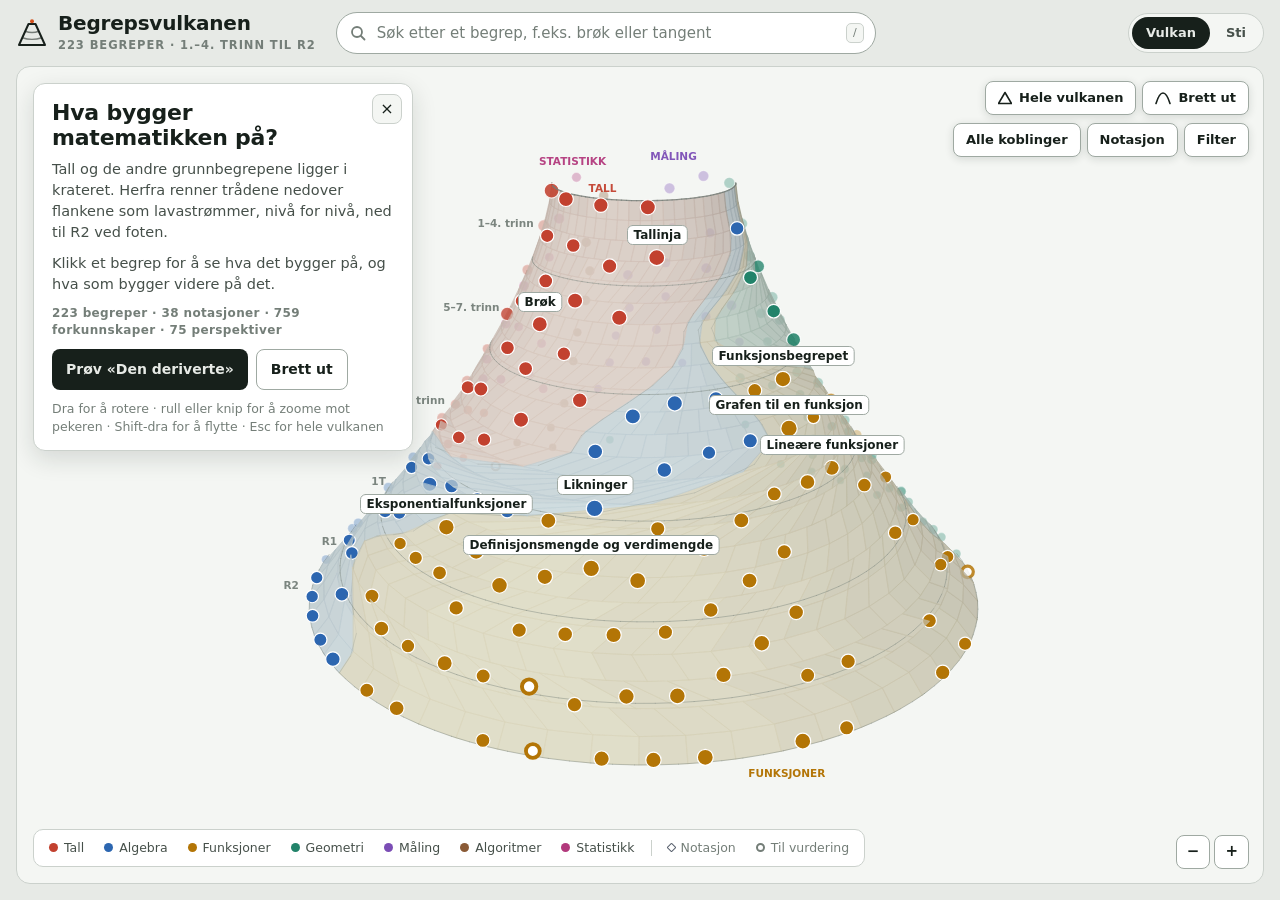
==== commit 26b81315: "Update index.html" ====
--- a/Begrepsvulkanen/index.html
+++ b/Begrepsvulkanen/index.html
@@ -1465,7 +1465,7 @@
     ?`<div class="mixbar"><span style="--c:var(--N);width:100%"></span></div>`
     :`<div class="mixbar">${m.map(x=>`<span style="--c:var(--${x.k});width:${(x.w*100).toFixed(1)}%"></span>`).join("")}</div>`;
   c.innerHTML=`
-    <button class="x" data-vc="x" aria-label="Lukk og fjern valget">×</button>
+    <button class="x" data-vc="x" aria-label="Lukk">×</button>
     <div class="eyebrow">${esc(lvl)} · ${typ}</div>
     <h2>${n.sym?`<span class="sym">${esc(n.sym)}</span>`:""}${esc(n.n)}</h2>
     ${n.vurd?`<div class="badge">Til vurdering · utenfor læreplanen</div>`:""}
@@ -1477,7 +1477,7 @@
 }
 $("#vcard").addEventListener("click",e=>{
   const b=e.target.closest("[data-vc]"); if(!b) return;
-  if(b.getAttribute("data-vc")==="sti") openSti(); else clearSel();
+  if(b.getAttribute("data-vc")==="sti") openSti(); else { $("#vcard").hidden=true; $("#vulkanFull").classList.remove("has-card"); }
 });
 function select(id){
   if(!byId.has(id)) return;
